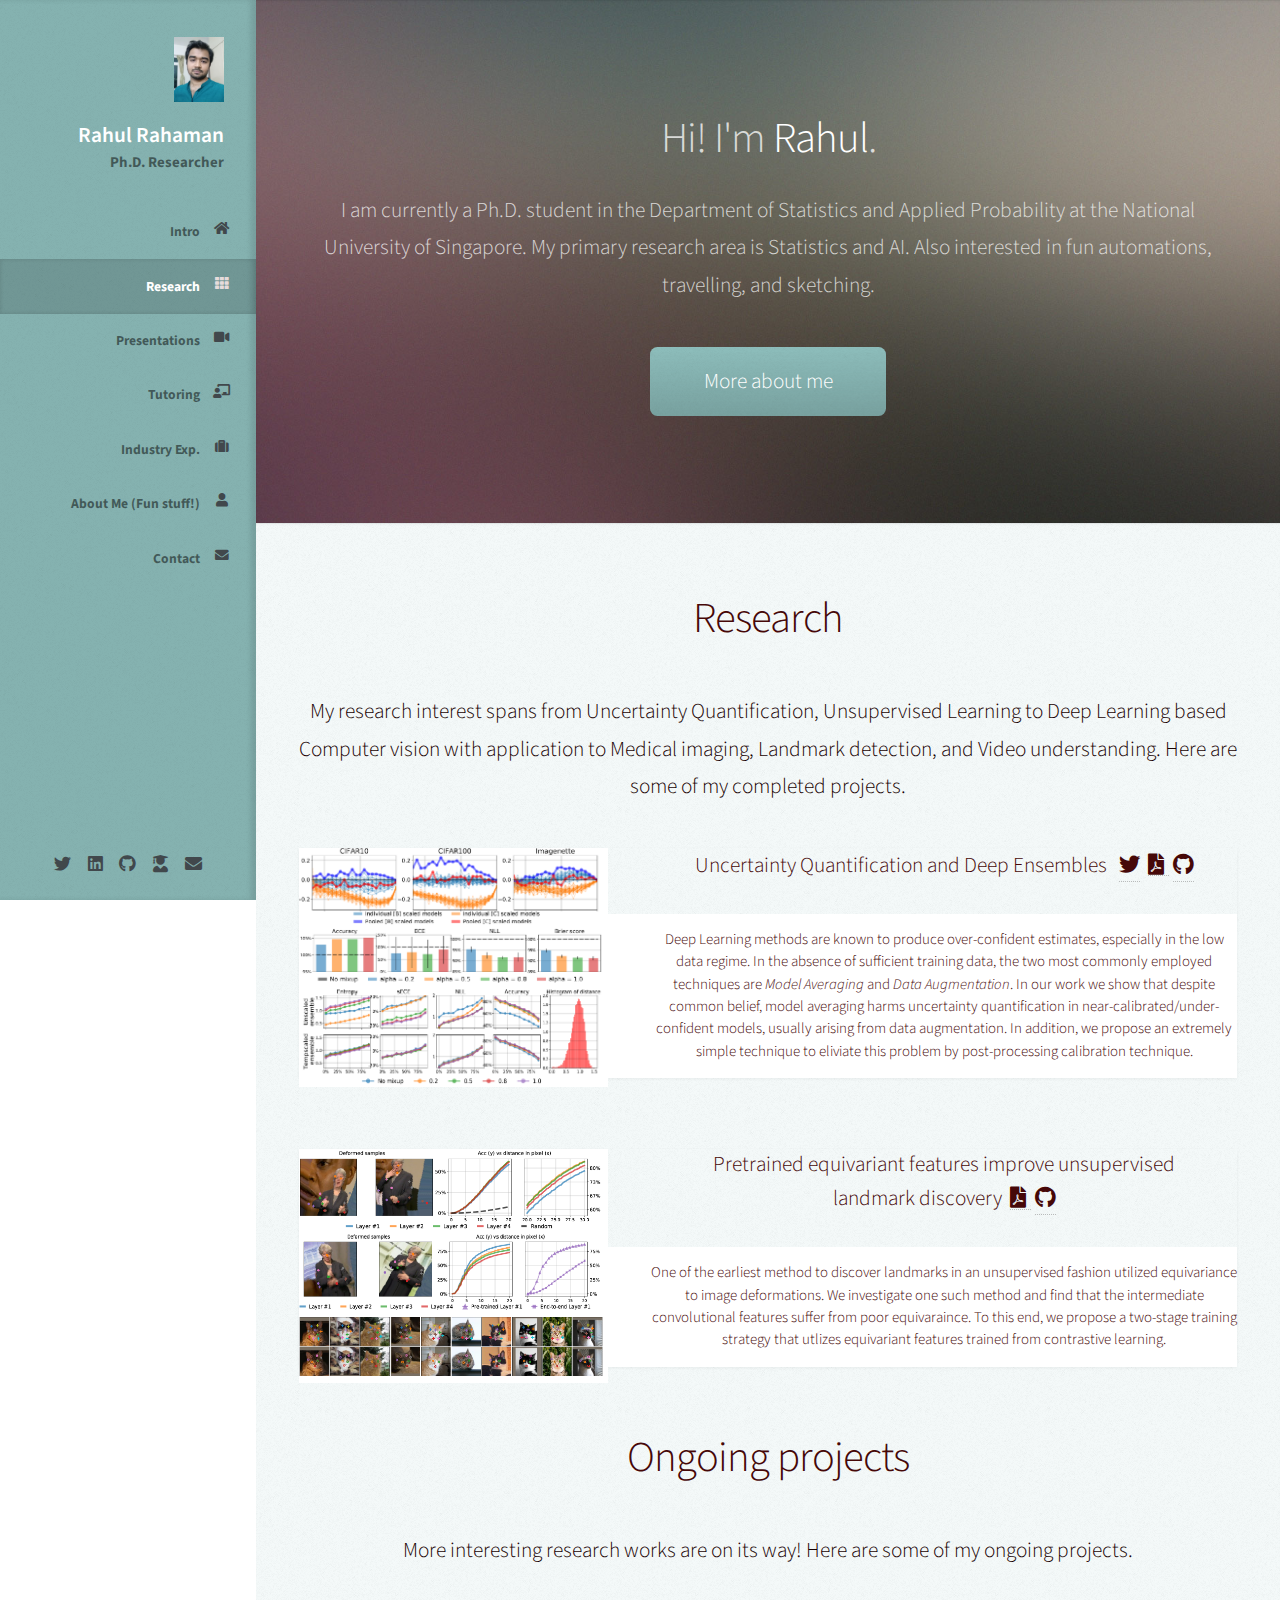
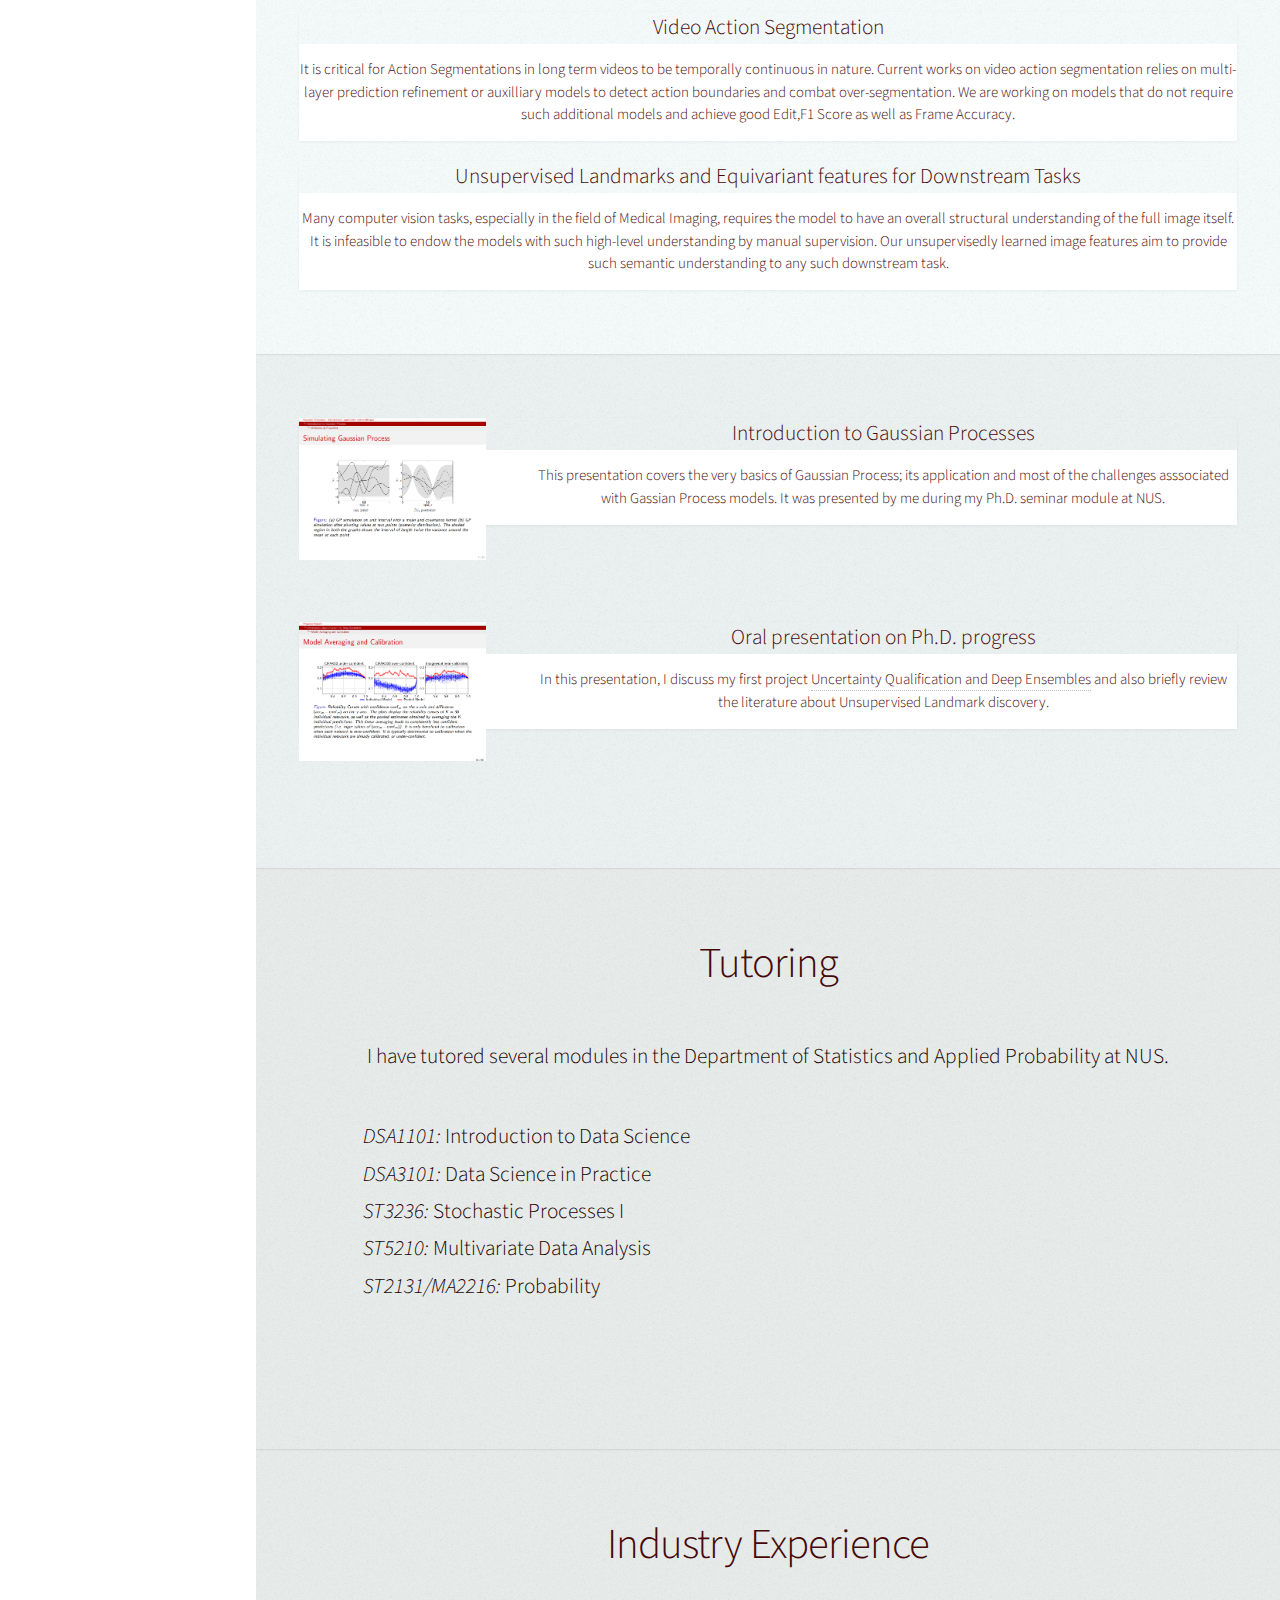
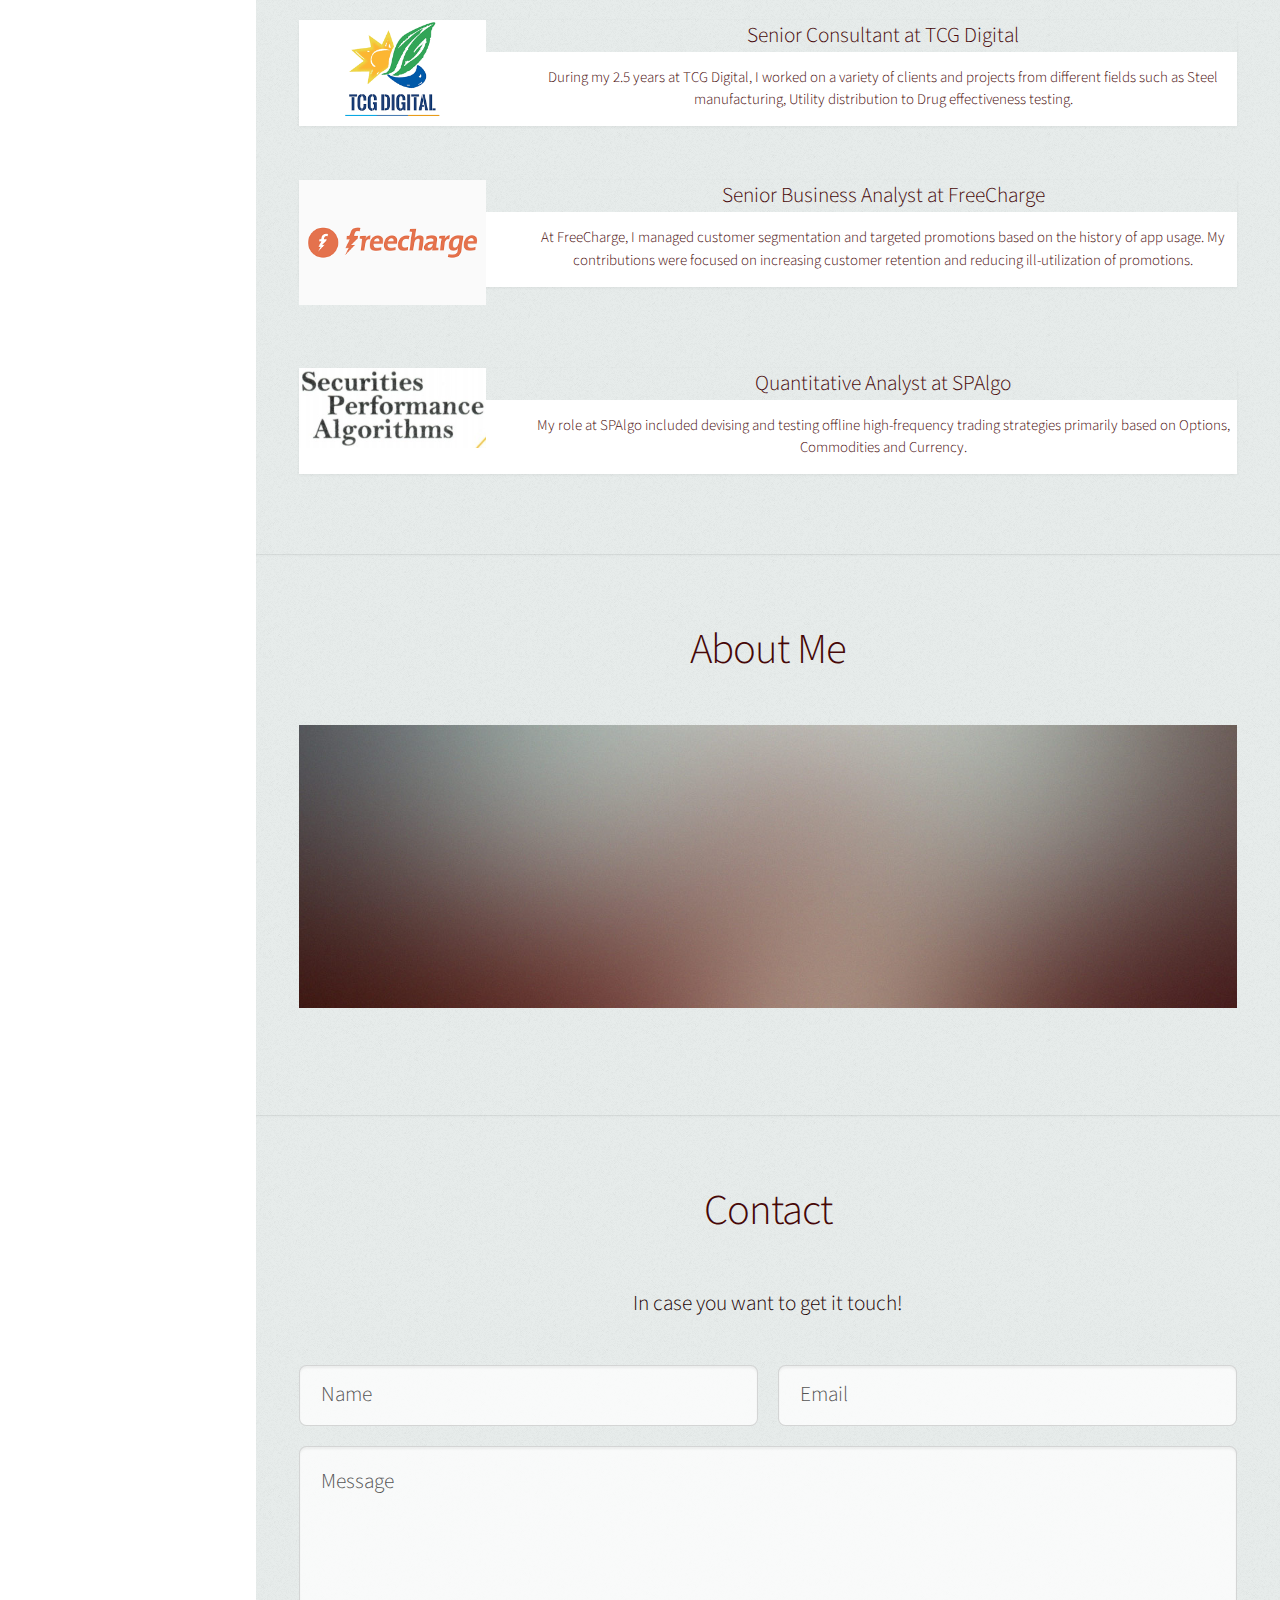
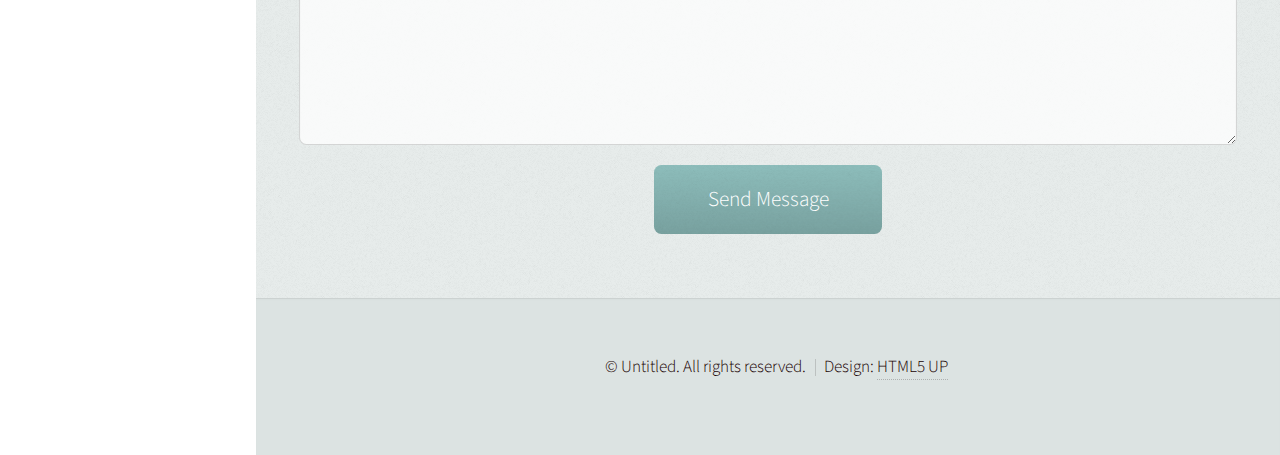
==== index.html @ bd205555 "some small changes" ====
<!DOCTYPE HTML>
<!--
	Prologue by HTML5 UP
	html5up.net | @ajlkn
	Free for personal and commercial use under the CCA 3.0 license (html5up.net/license)
-->
<html>
	<head>
		<title>Rahul Rahaman</title>
		<meta charset="utf-8" />
		<meta name="viewport" content="width=device-width, initial-scale=1, user-scalable=no" />
		<link rel="stylesheet" href="assets/css/main.css" />
	</head>
	<body class="is-preload">

		<!-- Header -->
			<div id="header">

				<div class="top">

					<!-- Logo -->
						<div id="logo">
							<span class="image avatar48"><img src="images/me_avatar.jpg" alt="" /></span>
							<h1 id="title">Rahul Rahaman</h1>
							<p>Ph.D. Researcher</p>
						</div>

					<!-- Nav -->
						<nav id="nav">
							<ul>
								<li><a href="#top" id="top-link"><span class="icon solid fa-home">Intro</span></a></li>
								<li><a href="#research" id="research-link"><span class="icon solid fa-th">Research</span></a></li>
								<li><a href="#presentation" id="portfolio-link"><span class="icon solid fa-video">Presentations</span></a></li>
								<li><a href="#tutoring" id="tutoring-link"><span class="icon solid fa-chalkboard-teacher">Tutoring</span></a></li>
								<li><a href="#workex" id="workex-link"><span class="icon solid fa-suitcase">Industry Exp.</span></a></li>
								<li><a href="#about" id="about-link"><span class="icon solid fa-user">About Me (Fun stuff!)</span></a></li>
								<li><a href="#contact" id="contact-link"><span class="icon solid fa-envelope">Contact</span></a></li>
							</ul>
						</nav>

				</div>

				<div class="bottom">

					<!-- Social Icons -->
						<ul class="icons">
							<li><a href="https://twitter.com/RahulRahaman_" class="icon brands fa-twitter"><span class="label">Twitter</span></a></li>
							<li><a href="https://www.linkedin.com/in/rahul-rahaman-8433b59a/" class="icon brands fa-linkedin"><span class="label">LinkedIn</span></a></li>
							<li><a href="https://github.com/rahulrahaman" class="icon brands fa-github"><span class="label">Github</span></a></li>
							<li><a href="https://scholar.google.com.sg/citations?user=TW2DK8cAAAAJ&hl=en" class="fas fa-user-graduate"><span class="label"> </span></a></li>
							<li><a href="mailto:rahul.rahaman@u.nus.edu" class="icon solid fa-envelope"><span class="label">Email</span></a></li>
						</ul>

				</div>

			</div>

		<!-- Main -->
			<div id="main">

				<!-- Intro -->
					<section id="top" class="one dark cover">
						<div class="container">

							<header>
								<h2 class="alt">Hi! I'm <strong>Rahul</strong>.</h2>
								<p>I am currently a Ph.D. student in the Department of Statistics and Applied
								Probability at the National University of Singapore. My primary research area is 
								Statistics and AI. Also interested in fun automations, travelling, and sketching.</p>
							</header>

							<footer>
								<a href="#research" class="button scrolly">More about me</a>
							</footer>

						</div>
					</section>

				<!-- Portfolio -->
					<section id="research" class="two">
						<div class="container">

							<header>
								<h2>Research</h2>
							</header>

							<p>My research interest spans from Uncertainty Quantification, Unsupervised Learning to Deep 
							Learning based Computer vision with application to Medical imaging, Landmark detection, and 
							Video understanding. Here are some of my completed projects.</p>

							<div class="row">
								<div id="project:UQDE" class="col-12 col-8-mobile">
									<article class="item">
										<a class="image left"><img src="images/Uncertainty_thumbnail.png" alt="" /></a>
										<h4><pre>Uncertainty Quantification and Deep Ensembles   <a href="https://twitter.com/alek_thiery/status/1285462192305827843" class="icon brands fa-twitter"><span class="label">Twitter</span></a>  <a href="https://arxiv.org/abs/2007.08792" class="fas fa-file-pdf"><span class="label"> </span></a> <a href="https://github.com/rahulrahaman" class="icon brands fa-github"><span class="label">Github</span></a>
										</pre></h4>
										<header>
											<h3>Deep Learning methods are known to produce over-confident estimates, especially in the low data regime. In the absence of sufficient training data, the two most commonly employed techniques are <i>Model Averaging</i> and <i>Data Augmentation</i>. In our work we show that despite common belief, model averaging harms uncertainty quantification in near-calibrated/under-confident models, usually arising from data augmentation. In addition, we propose an extremely simple technique to eliviate this problem by post-processing calibration technique.</h3>
										</header>
									</article>
								</div>
								<div id="project:Landmark" class="col-12 col-8-mobile">
									<article class="item">
										<a class="image left"><img src="images/Landmark_project_thumbnail.png" alt="" /></a>
										<h4>Pretrained equivariant features improve unsupervised 
										   <pre>landmark discovery  <a href="https://arxiv.org/abs/2104.02925" class="fas fa-file-pdf"><span class="label"> </span></a> <a href="https://github.com/rahulrahaman" class="icon brands fa-github"><span class="label">Github</span></a>
										</pre></h4>
										<header>
											<h3>One of the earliest method to discover landmarks in an unsupervised fashion utilized equivariance to image deformations. We investigate one such method and find that the intermediate convolutional features suffer from poor equivaraince. To this end, we propose a two-stage training strategy that utlizes equivariant features trained from contrastive learning.</h3>
										</header>
									</article>
								</div>
								
							</div>

							<header>
								<h2>Ongoing projects</h2>
							</header>

							<p>More interesting research works are on its way! Here are some of my ongoing projects. </p>

							<div class="row">
								<div class="col-12 col-8-mobile">
									<article class="item">
										<!--<a href="#" class="image left"><img src="images/pic02.jpg" alt="" /></a>-->
										<h4>Video Action Segmentation</h4>
										<header>
											<h3>It is critical for Action Segmentations in long term videos to be temporally continuous in nature. Current works on video action segmentation relies on multi-layer prediction refinement or auxilliary models to detect action boundaries and combat over-segmentation. We are working on models that do not require such additional models and achieve good Edit,F1 Score as well as Frame Accuracy.</h3>
										</header>
									</article>
								</div>
								
								<div class="col-12 col-8-mobile">
									<article class="item">
										<!--<a href="#" class="image left"><img src="images/pic02.jpg" alt="" /></a>-->
										<h4>Unsupervised Landmarks and Equivariant features for Downstream Tasks</h4>
										<header>
											<h3>Many computer vision tasks, especially in the field of Medical Imaging, requires the model to have
											an overall structural understanding of the full image itself. It is infeasible to endow the models with such high-level understanding by manual supervision. Our unsupervisedly learned image features aim to provide such semantic understanding to any such downstream task.</h3>
										</header>
									</article>
								</div>
								
							</div>

						</div>
					</section>
					
				<!-- Presentations -->
					<section id="presentation" class="three">
						<div class="container">
							<div class="row">
								<div class="col-12 col-8-mobile">
									<article class="item">
										<a href="shared/Gaussian process.pdf" class="image leftsmall"><img src="images/GP_presentation_thumbnail.PNG" alt="" /></a>
										<h4>Introduction to Gaussian Processes</h4>
										<header>
											<h3>This presentation covers the very basics of Gaussian Process; its application and most of the challenges asssociated with Gassian Process models. It was presented by me during my Ph.D. seminar module at NUS.</h3>
										</header>
									</article>
								</div>
								
								<div class="col-12 col-8-mobile">
									<article class="item">
										<a href="shared/Qualification exam.pdf" class="image leftsmall"><img src="images/Quals_presentation_thumbnail.PNG" alt="" /></a>
										<h4>Oral presentation on Ph.D. progress</h4>
										<header>
											<h3>In this presentation, I discuss my first project <a href="#project:UQDE">Uncertainty Qualification and Deep Ensembles</a> and also briefly review the literature about Unsupervised Landmark discovery.</h3>
										</header>
									</article>
								</div>
							</div>
						</div>
					</section>

					<!-- Tutoring -->
					<section id="tutoring" class="four">
						<div class="container">
							<header>
								<h2>Tutoring</h2>
							</header>

							<p>I have tutored several modules in the Department of Statistics and Applied Probability at NUS.</p>
							<pre ><p style="text-align:left;">		<i>DSA1101:</i> Introduction to Data Science
		<i>DSA3101:</i> Data Science in Practice
		<i>ST3236:</i> Stochastic Processes I
		<i>ST5210:</i> Multivariate Data Analysis
		<i>ST2131/MA2216:</i> Probability
							</p></pre>


						</div>
					</section>
					
					<!-- Workex -->
					<section id="workex" class="five">
						<div class="container">
							
							<header>
								<h2>Industry Experience</h2>
							</header>
							
							<div class="row">
								<div class="col-12 col-8-mobile">
									<article class="item">
										<a href="#" class="image leftsmall"><img src="images/tcg-digital.png" alt="" /></a>
										<h4><pre>Senior Consultant at TCG Digital</pre></h4>
										<header>
											<h3>During my 2.5 years at TCG Digital, I worked on a variety of clients and projects from different fields such as Steel manufacturing, Utility distribution to Drug effectiveness testing. </h3>
										</header>
									</article>
								</div>
								<div class="col-12 col-8-mobile">
									<article class="item">
										<a href="#" class="image leftsmall"><img src="images/freecharge.png" alt="" /></a>
										<h4><pre>Senior Business Analyst at FreeCharge</pre></h4>
										<header>
											<h3>At FreeCharge, I managed customer segmentation and targeted promotions based on the history of
											app usage. My contributions were focused on increasing customer retention and reducing ill-utilization
											of promotions.</h3>
										</header>
									</article>
								</div>
								
								<div class="col-12 col-8-mobile">
									<article class="item">
										<a href="#" class="image leftsmall"><img src="images/spalgo.jpeg" alt="" /></a>
										<h4><pre>Quantitative Analyst at SPAlgo</pre></h4>
										<header>
											<h3>My role at SPAlgo included devising and testing offline high-frequency trading strategies primarily based on Options, Commodities and Currency.</h3>
										</header>
									</article>
								</div>
								
							</div>

						</div>
					</section>
					
				<!-- About Me -->
					<section id="about" class="six">
						<div class="container">

							<header>
								<h2>About Me</h2>
							</header>

							<a href="#" class="image featured"><img src="images/pic08.jpg" alt="" /></a>

							<!-- <p>Blah Blah Blah!</p> -->

						</div>
					</section>

				<!-- Contact -->
					<section id="contact" class="seven">
						<div class="container">

							<header>
								<h2>Contact</h2>
							</header>

							<p>In case you want to get it touch!</p>

							<form method="post" action="#">
								<div class="row">
									<div class="col-6 col-12-mobile"><input type="text" name="name" placeholder="Name" /></div>
									<div class="col-6 col-12-mobile"><input type="text" name="email" placeholder="Email" /></div>
									<div class="col-12">
										<textarea name="message" placeholder="Message"></textarea>
									</div>
									<div class="col-12">
										<input type="submit" value="Send Message" />
									</div>
								</div>
							</form>

						</div>
					</section>

			</div>

		<!-- Footer -->
			<div id="footer">

				<!-- Copyright -->
					<ul class="copyright">
						<li>&copy; Untitled. All rights reserved.</li><li>Design: <a href="http://html5up.net">HTML5 UP</a></li>
					</ul>

			</div>

		<!-- Scripts -->
			<script src="assets/js/jquery.min.js"></script>
			<script src="assets/js/jquery.scrolly.min.js"></script>
			<script src="assets/js/jquery.scrollex.min.js"></script>
			<script src="assets/js/browser.min.js"></script>
			<script src="assets/js/breakpoints.min.js"></script>
			<script src="assets/js/util.js"></script>
			<script src="assets/js/main.js"></script>

	</body>
</html>
---- assets/css/main.css ----
@import url("fontawesome-all.min.css");
@import url("https://fonts.googleapis.com/css?family=Source+Sans+Pro:300,300italic,400,600");

/*
	Prologue by HTML5 UP
	html5up.net | @ajlkn
	Free for personal and commercial use under the CCA 3.0 license (html5up.net/license)
*/

html, body, div, span, applet, object,
iframe, h1, h2, h3, h4, h5, h6, p, blockquote,
pre, a, abbr, acronym, address, big, cite,
code, del, dfn, em, img, ins, kbd, q, s, samp,
small, strike, strong, sub, sup, tt, var, b,
u, i, center, dl, dt, dd, ol, ul, li, fieldset,
form, label, legend, table, caption, tbody,
tfoot, thead, tr, th, td, article, aside,
canvas, details, embed, figure, figcaption,
footer, header, hgroup, menu, nav, output, ruby,
section, summary, time, mark, audio, video {
	margin: 0;
	padding: 0;
	border: 0;
	font-size: 100%;
	font: inherit;
	vertical-align: baseline;}

article, aside, details, figcaption, figure,
footer, header, hgroup, menu, nav, section {
	display: block;}

body {
	line-height: 1;
}

ol, ul {
	list-style: none;
}

blockquote, q {
	quotes: none;
}

	blockquote:before, blockquote:after, q:before, q:after {
		content: '';
		content: none;
	}

table {
	border-collapse: collapse;
	border-spacing: 0;
}

body {
	-webkit-text-size-adjust: none;
}

mark {
	background-color: transparent;
	color: inherit;
}

input::-moz-focus-inner {
	border: 0;
	padding: 0;
}

input, select, textarea {
	-moz-appearance: none;
	-webkit-appearance: none;
	-ms-appearance: none;
	appearance: none;
}

/* Basic */

	html {
		box-sizing: border-box;
	}

	*, *:before, *:after {
		box-sizing: inherit;
	}

	body {
		background: #fff;
		font-family: 'Source Sans Pro', sans-serif;
		font-size: 19pt;
		font-weight: 300;
		line-height: 1.75em;
		color: #190101;
	}

		body.is-preload *, body.is-preload *:before, body.is-preload *:after {
			-moz-animation: none !important;
			-webkit-animation: none !important;
			-ms-animation: none !important;
			animation: none !important;
			-moz-transition: none !important;
			-webkit-transition: none !important;
			-ms-transition: none !important;
			transition: none !important;
		}

	input, textarea, select {
		font-family: 'Source Sans Pro', sans-serif;
		font-size: 19pt;
		font-weight: 300;
		line-height: 1.75em;
		color: #888;
	}

	h1, h2, h3, h4, h5, h6 {
		font-weight: 300;
		color: #460808;
		line-height: 1.5em;
	}

	h1 a, h2 a, h3 a, h4 a, h5 a, h6 a {
		color: inherit;
		text-decoration: none;
	}

		h1 a strong, h2 a strong, h3 a strong, h4 a strong, h5 a strong, h6 a strong {
			color: #333;
		}

	h2 {
		font-size: 2em;
		letter-spacing: -1px;
	}

		h2.alt {
			color: #888;
		}

			h2.alt strong {
				color: #666;
			}

	h3 {
		font-size: 1.5em;
	}

	header {
		margin: 0 0 2em 0;
	}

		header > p {
			margin: 1em 0 0 0;
		}

	footer {
		margin: 2em 0 0 0;
	}

	strong, b {
		font-weight: 300;
		color: #666;
	}

	em, i {
		font-style: italic;
	}

	a {
		text-decoration: none;
		color: inherit;
		border-bottom: dotted 1px rgba(128, 128, 128, 0.5);
		-moz-transition: color 0.35s ease-in-out, border-bottom-color 0.35s ease-in-out;
		-webkit-transition: color 0.35s ease-in-out, border-bottom-color 0.35s ease-in-out;
		-ms-transition: color 0.35s ease-in-out, border-bottom-color 0.35s ease-in-out;
		transition: color 0.35s ease-in-out, border-bottom-color 0.35s ease-in-out;
		outline: 0;
	}

		a:hover {
			color: #E27689;
			border-bottom-color: rgba(255, 255, 255, 0);
		}

	sub {
		position: left;
		top: 0.5em;
		font-size: 0.8em;
	}
	
	sup {
		position: relative;
		top: -0.5em;
		font-size: 0.8em;
	}

	hr {
		border: 0;
		border-top: solid 1px #ddd;
	}

	blockquote {
		border-left: solid 0.5em #ddd;
		padding: 1em 0 1em 2em;
		font-style: italic;
	}

	p, ul, ol, dl, table {
		margin-bottom: 2em;
	}

	br.clear {
		clear: both;
	}

/* Container */

	.container {
		margin: 0 auto;
		max-width: 100%;
		width: 1400px;
	}

		@media screen and (min-width: 961px) and (max-width: 1880px) {

			.container {
				width: 1200px;
			}

		}

		@media screen and (min-width: 961px) and (max-width: 1620px) {

			.container {
				width: 960px;
			}

		}

		@media screen and (min-width: 961px) and (max-width: 1320px) {

			.container {
				width: 100%;
			}

		}

		@media screen and (max-width: 960px) {

			.container {
				width: 100%;
			}

		}

		@media screen and (max-width: 736px) {

			.container {
				width: 100%;
			}

		}

/* Row */

	.row {
		display: grid;
		flex-wrap: wrap;
		box-sizing: border-box;
		align-items: stretch;
	}

		.row > * {
			box-sizing: border-box;
		}

		.row.gtr-uniform > * > :last-child {
			margin-bottom: 0;
		}

		.row.aln-left {
			justify-content: flex-start;
		}

		.row.aln-center {
			justify-content: center;
		}

		.row.aln-right {
			justify-content: flex-end;
		}

		.row.aln-top {
			align-items: flex-start;
		}

		.row.aln-middle {
			align-items: center;
		}

		.row.aln-bottom {
			align-items: flex-end;
		}

		.row > .imp {
			order: -1;
		}

		.row > .col-1 {
			width: 8.33333%;
		}

		.row > .off-1 {
			margin-left: 8.33333%;
		}

		.row > .col-2 {
			width: 16.66667%;
		}

		.row > .off-2 {
			margin-left: 16.66667%;
		}

		.row > .col-3 {
			width: 25%;
		}

		.row > .off-3 {
			margin-left: 25%;
		}

		.row > .col-4 {
			width: 33.33333%;
		}

		.row > .off-4 {
			margin-left: 33.33333%;
		}

		.row > .col-5 {
			width: 41.66667%;
		}

		.row > .off-5 {
			margin-left: 41.66667%;
		}

		.row > .col-6 {
			width: 50%;
		}

		.row > .off-6 {
			margin-left: 50%;
		}

		.row > .col-7 {
			width: 58.33333%;
		}

		.row > .off-7 {
			margin-left: 58.33333%;
		}

		.row > .col-8 {
			width: 66.66667%;
		}

		.row > .off-8 {
			margin-left: 66.66667%;
		}

		.row > .col-9 {
			width: 75%;
		}

		.row > .off-9 {
			margin-left: 75%;
		}

		.row > .col-10 {
			width: 83.33333%;
		}

		.row > .off-10 {
			margin-left: 83.33333%;
		}

		.row > .col-11 {
			width: 91.66667%;
		}

		.row > .off-11 {
			margin-left: 91.66667%;
		}

		.row > .col-12 {
			width: 100%;
		}

		.row > .off-12 {
			margin-left: 100%;
		}

		.row.gtr-0 {
			margin-top: 0px;
			margin-left: 0px;
		}

			.row.gtr-0 > * {
				padding: 0px 0 0 0px;
			}

			.row.gtr-0.gtr-uniform {
				margin-top: 0px;
			}

				.row.gtr-0.gtr-uniform > * {
					padding-top: 0px;
				}

		.row.gtr-25 {
			margin-top: -10px;
			margin-left: -10px;
		}

			.row.gtr-25 > * {
				padding: 10px 0 0 10px;
			}

			.row.gtr-25.gtr-uniform {
				margin-top: -10px;
			}

				.row.gtr-25.gtr-uniform > * {
					padding-top: 10px;
				}

		.row.gtr-50 {
			margin-top: -20px;
			margin-left: -20px;
		}

			.row.gtr-50 > * {
				padding: 20px 0 0 20px;
			}

			.row.gtr-50.gtr-uniform {
				margin-top: -20px;
			}

				.row.gtr-50.gtr-uniform > * {
					padding-top: 20px;
				}

		.row {
			margin-top: -40px;
			margin-left: -40px;
		}

			.row > * {
				padding: 40px 0 0 40px;
			}

			.row.gtr-uniform {
				margin-top: -40px;
			}

				.row.gtr-uniform > * {
					padding-top: 40px;
				}

		.row.gtr-150 {
			margin-top: -60px;
			margin-left: -60px;
		}

			.row.gtr-150 > * {
				padding: 60px 0 0 60px;
			}

			.row.gtr-150.gtr-uniform {
				margin-top: -60px;
			}

				.row.gtr-150.gtr-uniform > * {
					padding-top: 60px;
				}

		.row.gtr-200 {
			margin-top: -80px;
			margin-left: -80px;
		}

			.row.gtr-200 > * {
				padding: 80px 0 0 80px;
			}

			.row.gtr-200.gtr-uniform {
				margin-top: -80px;
			}

				.row.gtr-200.gtr-uniform > * {
					padding-top: 80px;
				}

		@media screen and (min-width: 961px) and (max-width: 1880px) {

			.row {
				display: flex;
				flex-wrap: wrap;
				box-sizing: border-box;
				align-items: stretch;
			}

				.row > * {
					box-sizing: border-box;
				}

				.row.gtr-uniform > * > :last-child {
					margin-bottom: 0;
				}

				.row.aln-left {
					justify-content: flex-start;
				}

				.row.aln-center {
					justify-content: center;
				}

				.row.aln-right {
					justify-content: flex-end;
				}

				.row.aln-top {
					align-items: flex-start;
				}

				.row.aln-middle {
					align-items: center;
				}

				.row.aln-bottom {
					align-items: flex-end;
				}

				.row > .imp-wide {
					order: -1;
				}

				.row > .col-1-wide {
					width: 8.33333%;
				}

				.row > .off-1-wide {
					margin-left: 8.33333%;
				}

				.row > .col-2-wide {
					width: 16.66667%;
				}

				.row > .off-2-wide {
					margin-left: 16.66667%;
				}

				.row > .col-3-wide {
					width: 25%;
				}

				.row > .off-3-wide {
					margin-left: 25%;
				}

				.row > .col-4-wide {
					width: 33.33333%;
				}

				.row > .off-4-wide {
					margin-left: 33.33333%;
				}

				.row > .col-5-wide {
					width: 41.66667%;
				}

				.row > .off-5-wide {
					margin-left: 41.66667%;
				}

				.row > .col-6-wide {
					width: 50%;
				}

				.row > .off-6-wide {
					margin-left: 50%;
				}

				.row > .col-7-wide {
					width: 58.33333%;
				}

				.row > .off-7-wide {
					margin-left: 58.33333%;
				}

				.row > .col-8-wide {
					width: 66.66667%;
				}

				.row > .off-8-wide {
					margin-left: 66.66667%;
				}

				.row > .col-9-wide {
					width: 75%;
				}

				.row > .off-9-wide {
					margin-left: 75%;
				}

				.row > .col-10-wide {
					width: 83.33333%;
				}

				.row > .off-10-wide {
					margin-left: 83.33333%;
				}

				.row > .col-11-wide {
					width: 91.66667%;
				}

				.row > .off-11-wide {
					margin-left: 91.66667%;
				}

				.row > .col-12-wide {
					width: 100%;
				}

				.row > .off-12-wide {
					margin-left: 100%;
				}

				.row.gtr-0 {
					margin-top: 0px;
					margin-left: 0px;
				}

					.row.gtr-0 > * {
						padding: 0px 0 0 0px;
					}

					.row.gtr-0.gtr-uniform {
						margin-top: 0px;
					}

						.row.gtr-0.gtr-uniform > * {
							padding-top: 0px;
						}

				.row.gtr-25 {
					margin-top: -10px;
					margin-left: -10px;
				}

					.row.gtr-25 > * {
						padding: 10px 0 0 10px;
					}

					.row.gtr-25.gtr-uniform {
						margin-top: -10px;
					}

						.row.gtr-25.gtr-uniform > * {
							padding-top: 10px;
						}

				.row.gtr-50 {
					margin-top: -20px;
					margin-left: -20px;
				}

					.row.gtr-50 > * {
						padding: 20px 0 0 20px;
					}

					.row.gtr-50.gtr-uniform {
						margin-top: -20px;
					}

						.row.gtr-50.gtr-uniform > * {
							padding-top: 20px;
						}

				.row {
					margin-top: -40px;
					margin-left: -40px;
				}

					.row > * {
						padding: 40px 0 0 40px;
					}

					.row.gtr-uniform {
						margin-top: -40px;
					}

						.row.gtr-uniform > * {
							padding-top: 40px;
						}

				.row.gtr-150 {
					margin-top: -60px;
					margin-left: -60px;
				}

					.row.gtr-150 > * {
						padding: 60px 0 0 60px;
					}

					.row.gtr-150.gtr-uniform {
						margin-top: -60px;
					}

						.row.gtr-150.gtr-uniform > * {
							padding-top: 60px;
						}

				.row.gtr-200 {
					margin-top: -80px;
					margin-left: -80px;
				}

					.row.gtr-200 > * {
						padding: 80px 0 0 80px;
					}

					.row.gtr-200.gtr-uniform {
						margin-top: -80px;
					}

						.row.gtr-200.gtr-uniform > * {
							padding-top: 80px;
						}

		}

		@media screen and (min-width: 961px) and (max-width: 1620px) {

			.row {
				display: flex;
				flex-wrap: wrap;
				box-sizing: border-box;
				align-items: stretch;
			}

				.row > * {
					box-sizing: border-box;
				}

				.row.gtr-uniform > * > :last-child {
					margin-bottom: 0;
				}

				.row.aln-left {
					justify-content: flex-start;
				}

				.row.aln-center {
					justify-content: center;
				}

				.row.aln-right {
					justify-content: flex-end;
				}

				.row.aln-top {
					align-items: flex-start;
				}

				.row.aln-middle {
					align-items: center;
				}

				.row.aln-bottom {
					align-items: flex-end;
				}

				.row > .imp-normal {
					order: -1;
				}

				.row > .col-1-normal {
					width: 8.33333%;
				}

				.row > .off-1-normal {
					margin-left: 8.33333%;
				}

				.row > .col-2-normal {
					width: 16.66667%;
				}

				.row > .off-2-normal {
					margin-left: 16.66667%;
				}

				.row > .col-3-normal {
					width: 25%;
				}

				.row > .off-3-normal {
					margin-left: 25%;
				}

				.row > .col-4-normal {
					width: 33.33333%;
				}

				.row > .off-4-normal {
					margin-left: 33.33333%;
				}

				.row > .col-5-normal {
					width: 41.66667%;
				}

				.row > .off-5-normal {
					margin-left: 41.66667%;
				}

				.row > .col-6-normal {
					width: 50%;
				}

				.row > .off-6-normal {
					margin-left: 50%;
				}

				.row > .col-7-normal {
					width: 58.33333%;
				}

				.row > .off-7-normal {
					margin-left: 58.33333%;
				}

				.row > .col-8-normal {
					width: 66.66667%;
				}

				.row > .off-8-normal {
					margin-left: 66.66667%;
				}

				.row > .col-9-normal {
					width: 75%;
				}

				.row > .off-9-normal {
					margin-left: 75%;
				}

				.row > .col-10-normal {
					width: 83.33333%;
				}

				.row > .off-10-normal {
					margin-left: 83.33333%;
				}

				.row > .col-11-normal {
					width: 91.66667%;
				}

				.row > .off-11-normal {
					margin-left: 91.66667%;
				}

				.row > .col-12-normal {
					width: 100%;
				}

				.row > .off-12-normal {
					margin-left: 100%;
				}

				.row.gtr-0 {
					margin-top: 0px;
					margin-left: 0px;
				}

					.row.gtr-0 > * {
						padding: 0px 0 0 0px;
					}

					.row.gtr-0.gtr-uniform {
						margin-top: 0px;
					}

						.row.gtr-0.gtr-uniform > * {
							padding-top: 0px;
						}

				.row.gtr-25 {
					margin-top: -10px;
					margin-left: -10px;
				}

					.row.gtr-25 > * {
						padding: 10px 0 0 10px;
					}

					.row.gtr-25.gtr-uniform {
						margin-top: -10px;
					}

						.row.gtr-25.gtr-uniform > * {
							padding-top: 10px;
						}

				.row.gtr-50 {
					margin-top: -20px;
					margin-left: -20px;
				}

					.row.gtr-50 > * {
						padding: 20px 0 0 20px;
					}

					.row.gtr-50.gtr-uniform {
						margin-top: -20px;
					}

						.row.gtr-50.gtr-uniform > * {
							padding-top: 20px;
						}

				.row {
					margin-top: -40px;
					margin-left: -40px;
				}

					.row > * {
						padding: 40px 0 0 40px;
					}

					.row.gtr-uniform {
						margin-top: -40px;
					}

						.row.gtr-uniform > * {
							padding-top: 40px;
						}

				.row.gtr-150 {
					margin-top: -60px;
					margin-left: -60px;
				}

					.row.gtr-150 > * {
						padding: 60px 0 0 60px;
					}

					.row.gtr-150.gtr-uniform {
						margin-top: -60px;
					}

						.row.gtr-150.gtr-uniform > * {
							padding-top: 60px;
						}

				.row.gtr-200 {
					margin-top: -80px;
					margin-left: -80px;
				}

					.row.gtr-200 > * {
						padding: 80px 0 0 80px;
					}

					.row.gtr-200.gtr-uniform {
						margin-top: -80px;
					}

						.row.gtr-200.gtr-uniform > * {
							padding-top: 80px;
						}

		}

		@media screen and (min-width: 961px) and (max-width: 1320px) {

			.row {
				display: flex;
				flex-wrap: wrap;
				box-sizing: border-box;
				align-items: stretch;
			}

				.row > * {
					box-sizing: border-box;
				}

				.row.gtr-uniform > * > :last-child {
					margin-bottom: 0;
				}

				.row.aln-left {
					justify-content: flex-start;
				}

				.row.aln-center {
					justify-content: center;
				}

				.row.aln-right {
					justify-content: flex-end;
				}

				.row.aln-top {
					align-items: flex-start;
				}

				.row.aln-middle {
					align-items: center;
				}

				.row.aln-bottom {
					align-items: flex-end;
				}

				.row > .imp-narrow {
					order: -1;
				}

				.row > .col-1-narrow {
					width: 8.33333%;
				}

				.row > .off-1-narrow {
					margin-left: 8.33333%;
				}

				.row > .col-2-narrow {
					width: 16.66667%;
				}

				.row > .off-2-narrow {
					margin-left: 16.66667%;
				}

				.row > .col-3-narrow {
					width: 25%;
				}

				.row > .off-3-narrow {
					margin-left: 25%;
				}

				.row > .col-4-narrow {
					width: 33.33333%;
				}

				.row > .off-4-narrow {
					margin-left: 33.33333%;
				}

				.row > .col-5-narrow {
					width: 41.66667%;
				}

				.row > .off-5-narrow {
					margin-left: 41.66667%;
				}

				.row > .col-6-narrow {
					width: 50%;
				}

				.row > .off-6-narrow {
					margin-left: 50%;
				}

				.row > .col-7-narrow {
					width: 58.33333%;
				}

				.row > .off-7-narrow {
					margin-left: 58.33333%;
				}

				.row > .col-8-narrow {
					width: 66.66667%;
				}

				.row > .off-8-narrow {
					margin-left: 66.66667%;
				}

				.row > .col-9-narrow {
					width: 75%;
				}

				.row > .off-9-narrow {
					margin-left: 75%;
				}

				.row > .col-10-narrow {
					width: 83.33333%;
				}

				.row > .off-10-narrow {
					margin-left: 83.33333%;
				}

				.row > .col-11-narrow {
					width: 91.66667%;
				}

				.row > .off-11-narrow {
					margin-left: 91.66667%;
				}

				.row > .col-12-narrow {
					width: 100%;
				}

				.row > .off-12-narrow {
					margin-left: 100%;
				}

				.row.gtr-0 {
					margin-top: 0px;
					margin-left: 0px;
				}

					.row.gtr-0 > * {
						padding: 0px 0 0 0px;
					}

					.row.gtr-0.gtr-uniform {
						margin-top: 0px;
					}

						.row.gtr-0.gtr-uniform > * {
							padding-top: 0px;
						}

				.row.gtr-25 {
					margin-top: -5px;
					margin-left: -5px;
				}

					.row.gtr-25 > * {
						padding: 5px 0 0 5px;
					}

					.row.gtr-25.gtr-uniform {
						margin-top: -5px;
					}

						.row.gtr-25.gtr-uniform > * {
							padding-top: 5px;
						}

				.row.gtr-50 {
					margin-top: -10px;
					margin-left: -10px;
				}

					.row.gtr-50 > * {
						padding: 10px 0 0 10px;
					}

					.row.gtr-50.gtr-uniform {
						margin-top: -10px;
					}

						.row.gtr-50.gtr-uniform > * {
							padding-top: 10px;
						}

				.row {
					margin-top: -20px;
					margin-left: -20px;
				}

					.row > * {
						padding: 20px 0 0 20px;
					}

					.row.gtr-uniform {
						margin-top: -20px;
					}

						.row.gtr-uniform > * {
							padding-top: 20px;
						}

				.row.gtr-150 {
					margin-top: -30px;
					margin-left: -30px;
				}

					.row.gtr-150 > * {
						padding: 30px 0 0 30px;
					}

					.row.gtr-150.gtr-uniform {
						margin-top: -30px;
					}

						.row.gtr-150.gtr-uniform > * {
							padding-top: 30px;
						}

				.row.gtr-200 {
					margin-top: -40px;
					margin-left: -40px;
				}

					.row.gtr-200 > * {
						padding: 40px 0 0 40px;
					}

					.row.gtr-200.gtr-uniform {
						margin-top: -40px;
					}

						.row.gtr-200.gtr-uniform > * {
							padding-top: 40px;
						}

		}

		@media screen and (max-width: 960px) {

			.row {
				display: flex;
				flex-wrap: wrap;
				box-sizing: border-box;
				align-items: stretch;
			}

				.row > * {
					box-sizing: border-box;
				}

				.row.gtr-uniform > * > :last-child {
					margin-bottom: 0;
				}

				.row.aln-left {
					justify-content: flex-start;
				}

				.row.aln-center {
					justify-content: center;
				}

				.row.aln-right {
					justify-content: flex-end;
				}

				.row.aln-top {
					align-items: flex-start;
				}

				.row.aln-middle {
					align-items: center;
				}

				.row.aln-bottom {
					align-items: flex-end;
				}

				.row > .imp-narrower {
					order: -1;
				}

				.row > .col-1-narrower {
					width: 8.33333%;
				}

				.row > .off-1-narrower {
					margin-left: 8.33333%;
				}

				.row > .col-2-narrower {
					width: 16.66667%;
				}

				.row > .off-2-narrower {
					margin-left: 16.66667%;
				}

				.row > .col-3-narrower {
					width: 25%;
				}

				.row > .off-3-narrower {
					margin-left: 25%;
				}

				.row > .col-4-narrower {
					width: 33.33333%;
				}

				.row > .off-4-narrower {
					margin-left: 33.33333%;
				}

				.row > .col-5-narrower {
					width: 41.66667%;
				}

				.row > .off-5-narrower {
					margin-left: 41.66667%;
				}

				.row > .col-6-narrower {
					width: 50%;
				}

				.row > .off-6-narrower {
					margin-left: 50%;
				}

				.row > .col-7-narrower {
					width: 58.33333%;
				}

				.row > .off-7-narrower {
					margin-left: 58.33333%;
				}

				.row > .col-8-narrower {
					width: 66.66667%;
				}

				.row > .off-8-narrower {
					margin-left: 66.66667%;
				}

				.row > .col-9-narrower {
					width: 75%;
				}

				.row > .off-9-narrower {
					margin-left: 75%;
				}

				.row > .col-10-narrower {
					width: 83.33333%;
				}

				.row > .off-10-narrower {
					margin-left: 83.33333%;
				}

				.row > .col-11-narrower {
					width: 91.66667%;
				}

				.row > .off-11-narrower {
					margin-left: 91.66667%;
				}

				.row > .col-12-narrower {
					width: 100%;
				}

				.row > .off-12-narrower {
					margin-left: 100%;
				}

				.row.gtr-0 {
					margin-top: 0px;
					margin-left: 0px;
				}

					.row.gtr-0 > * {
						padding: 0px 0 0 0px;
					}

					.row.gtr-0.gtr-uniform {
						margin-top: 0px;
					}

						.row.gtr-0.gtr-uniform > * {
							padding-top: 0px;
						}

				.row.gtr-25 {
					margin-top: -5px;
					margin-left: -5px;
				}

					.row.gtr-25 > * {
						padding: 5px 0 0 5px;
					}

					.row.gtr-25.gtr-uniform {
						margin-top: -5px;
					}

						.row.gtr-25.gtr-uniform > * {
							padding-top: 5px;
						}

				.row.gtr-50 {
					margin-top: -10px;
					margin-left: -10px;
				}

					.row.gtr-50 > * {
						padding: 10px 0 0 10px;
					}

					.row.gtr-50.gtr-uniform {
						margin-top: -10px;
					}

						.row.gtr-50.gtr-uniform > * {
							padding-top: 10px;
						}

				.row {
					margin-top: -20px;
					margin-left: -20px;
				}

					.row > * {
						padding: 20px 0 0 20px;
					}

					.row.gtr-uniform {
						margin-top: -20px;
					}

						.row.gtr-uniform > * {
							padding-top: 20px;
						}

				.row.gtr-150 {
					margin-top: -30px;
					margin-left: -30px;
				}

					.row.gtr-150 > * {
						padding: 30px 0 0 30px;
					}

					.row.gtr-150.gtr-uniform {
						margin-top: -30px;
					}

						.row.gtr-150.gtr-uniform > * {
							padding-top: 30px;
						}

				.row.gtr-200 {
					margin-top: -40px;
					margin-left: -40px;
				}

					.row.gtr-200 > * {
						padding: 40px 0 0 40px;
					}

					.row.gtr-200.gtr-uniform {
						margin-top: -40px;
					}

						.row.gtr-200.gtr-uniform > * {
							padding-top: 40px;
						}

		}

		@media screen and (max-width: 736px) {

			.row {
				display: flex;
				flex-wrap: wrap;
				box-sizing: border-box;
				align-items: stretch;
			}

				.row > * {
					box-sizing: border-box;
				}

				.row.gtr-uniform > * > :last-child {
					margin-bottom: 0;
				}

				.row.aln-left {
					justify-content: flex-start;
				}

				.row.aln-center {
					justify-content: center;
				}

				.row.aln-right {
					justify-content: flex-end;
				}

				.row.aln-top {
					align-items: flex-start;
				}

				.row.aln-middle {
					align-items: center;
				}

				.row.aln-bottom {
					align-items: flex-end;
				}

				.row > .imp-mobile {
					order: -1;
				}

				.row > .col-1-mobile {
					width: 8.33333%;
				}

				.row > .off-1-mobile {
					margin-left: 8.33333%;
				}

				.row > .col-2-mobile {
					width: 16.66667%;
				}

				.row > .off-2-mobile {
					margin-left: 16.66667%;
				}

				.row > .col-3-mobile {
					width: 25%;
				}

				.row > .off-3-mobile {
					margin-left: 25%;
				}

				.row > .col-4-mobile {
					width: 33.33333%;
				}

				.row > .off-4-mobile {
					margin-left: 33.33333%;
				}

				.row > .col-5-mobile {
					width: 41.66667%;
				}

				.row > .off-5-mobile {
					margin-left: 41.66667%;
				}

				.row > .col-6-mobile {
					width: 50%;
				}

				.row > .off-6-mobile {
					margin-left: 50%;
				}

				.row > .col-7-mobile {
					width: 58.33333%;
				}

				.row > .off-7-mobile {
					margin-left: 58.33333%;
				}

				.row > .col-8-mobile {
					width: 66.66667%;
				}

				.row > .off-8-mobile {
					margin-left: 66.66667%;
				}

				.row > .col-9-mobile {
					width: 75%;
				}

				.row > .off-9-mobile {
					margin-left: 75%;
				}

				.row > .col-10-mobile {
					width: 83.33333%;
				}

				.row > .off-10-mobile {
					margin-left: 83.33333%;
				}

				.row > .col-11-mobile {
					width: 91.66667%;
				}

				.row > .off-11-mobile {
					margin-left: 91.66667%;
				}

				.row > .col-12-mobile {
					width: 100%;
				}

				.row > .off-12-mobile {
					margin-left: 100%;
				}

				.row.gtr-0 {
					margin-top: 0px;
					margin-left: 0px;
				}

					.row.gtr-0 > * {
						padding: 0px 0 0 0px;
					}

					.row.gtr-0.gtr-uniform {
						margin-top: 0px;
					}

						.row.gtr-0.gtr-uniform > * {
							padding-top: 0px;
						}

				.row.gtr-25 {
					margin-top: -5px;
					margin-left: -5px;
				}

					.row.gtr-25 > * {
						padding: 5px 0 0 5px;
					}

					.row.gtr-25.gtr-uniform {
						margin-top: -5px;
					}

						.row.gtr-25.gtr-uniform > * {
							padding-top: 5px;
						}

				.row.gtr-50 {
					margin-top: -10px;
					margin-left: -10px;
				}

					.row.gtr-50 > * {
						padding: 10px 0 0 10px;
					}

					.row.gtr-50.gtr-uniform {
						margin-top: -10px;
					}

						.row.gtr-50.gtr-uniform > * {
							padding-top: 10px;
						}

				.row {
					margin-top: -20px;
					margin-left: -20px;
				}

					.row > * {
						padding: 20px 0 0 20px;
					}

					.row.gtr-uniform {
						margin-top: -20px;
					}

						.row.gtr-uniform > * {
							padding-top: 20px;
						}

				.row.gtr-150 {
					margin-top: -30px;
					margin-left: -30px;
				}

					.row.gtr-150 > * {
						padding: 30px 0 0 30px;
					}

					.row.gtr-150.gtr-uniform {
						margin-top: -30px;
					}

						.row.gtr-150.gtr-uniform > * {
							padding-top: 30px;
						}

				.row.gtr-200 {
					margin-top: -40px;
					margin-left: -40px;
				}

					.row.gtr-200 > * {
						padding: 40px 0 0 40px;
					}

					.row.gtr-200.gtr-uniform {
						margin-top: -40px;
					}

						.row.gtr-200.gtr-uniform > * {
							padding-top: 40px;
						}

		}

/* Sections/Article */

	section, article {
		margin-bottom: 3em;
	}

		section > :last-child,
		section > .container, section:last-child, article > :last-child,
		article > .container, article:last-child {
			margin-bottom: 0;
		}

		.row > section, .row > article {
			margin-bottom: 0;
		}

/* Image */

	.image {
		display: inline-block;
		border: 0;
	}

		.image img {
			display: block;
			width: 100%;
		}

		.image.avatar48 {
			width: 50px;
			height: 65px;
			background: #f00;
		}

			.image.avatar48 img {
				width: 50px;
				height: 65px;
			}

		.image.fit {
			display: block;
			width: 100%;
		}

		.image.featured {
			display: block;
			width: 100%;
			margin: 0 0 2em 0;
		}

		.image.left {
			float: left;
			width: 33%;
			margin: 0 2em 2em 0;
		}

		.image.leftsmall {
			float: left;
			width: 20%;
			margin: 0 2em 2em 0;
		}
		
		.image.leftsmaller {
			float: left;
			width: 10%;
			margin: 0 2em 2em 0;
		}

		.image.centered {
			display: block;
			margin: 0 0 2em 0;
		}

			.image.centered img {
				margin: 0 auto;
				width: auto;
			}

/* List */

	ul {
		list-style: disc;
		padding-left: 1em;
	}

		ul li {
			padding-left: 0.5em;
		}

	ol {
		list-style: decimal;
		padding-left: 1.25em;
	}

		ol li {
			padding-left: 0.25em;
		}

/* Icons */

	ul.icons {
		cursor: default;
		list-style: none;
		padding-left: 0;
	}

		ul.icons li {
			display: inline-block;
			padding-left: 0;
		}

		ul.icons a {
			display: inline-block;
			width: 2em;
			height: 2em;
			line-height: 2em;
			text-align: center;
			border: 0;
		}

/* Form */

	form label {
		display: block;
		text-align: left;
		margin-bottom: 0.5em;
	}

	form input[type="text"],
	form input[type="email"],
	form input[type="password"],
	form select,
	form textarea {
		position: relative;
		-webkit-appearance: none;
		display: block;
		border: 0;
		outline: 0;
		background: #fff;
		background: rgba(255, 255, 255, 0.75);
		width: 100%;
		border-radius: 0.35em;
		padding: 0.75em 1em 0.75em 1em;
		box-shadow: inset 0 0.1em 0.1em 0 rgba(0, 0, 0, 0.05);
		border: solid 1px rgba(0, 0, 0, 0.15);
		-moz-transition: all 0.35s ease-in-out;
		-webkit-transition: all 0.35s ease-in-out;
		-ms-transition: all 0.35s ease-in-out;
		transition: all 0.35s ease-in-out;
	}

		form input[type="text"]:focus,
		form input[type="email"]:focus,
		form input[type="password"]:focus,
		form select:focus,
		form textarea:focus {
			box-shadow: 0 0 2px 1px #8ebebc;
			background: #fff;
		}

	form input[type="text"],
	form input[type="email"],
	form input[type="password"],
	form select {
		line-height: 1.25em;
	}

	form textarea {
		min-height: 14em;
	}

	form ::-webkit-input-placeholder {
		color: #555 !important;
	}

	form :-moz-placeholder {
		color: #555 !important;
	}

	form ::-moz-placeholder {
		color: #555 !important;
	}

	form :-ms-input-placeholder {
		color: #555 !important;
	}

	form ::-moz-focus-inner {
		border: 0;
	}

/* Table */

	table {
		width: 100%;
		text-align: left;
	}

		table tbody tr:nth-child(2n+2) {
			background: #f4f4f4;
		}

		table td {
			padding: 0.5em 1em 0.5em 1em;
		}

		table th {
			text-align: left;
			padding: 0.5em 1em 0.5em 1em;
			color: #fff;
			background: #222729 url("images/overlay.png");
		}

		table thead {
			background: #444;
			color: #fff;
		}

		table tfoot {
			background: #eee;
		}

/* Button */

	input[type="button"],
	input[type="submit"],
	input[type="reset"],
	button,
	.button {
		position: relative;
		display: inline-block;
		border-radius: 0.35em;
		color: #fff !important;
		text-decoration: none;
		padding: 0.75em 2.5em 0.75em 2.5em;
		background-color: #8ebebc;
		border: 0;
		cursor: pointer;
		background-image: -moz-linear-gradient(top, rgba(0, 0, 0, 0), rgba(0, 0, 0, 0.15)), url("images/overlay.png");
		background-image: -webkit-linear-gradient(top, rgba(0, 0, 0, 0), rgba(0, 0, 0, 0.15)), url("images/overlay.png");
		background-image: -ms-linear-gradient(top, rgba(0, 0, 0, 0), rgba(0, 0, 0, 0.15)), url("images/overlay.png");
		background-image: linear-gradient(top, rgba(0, 0, 0, 0), rgba(0, 0, 0, 0.15)), url("images/overlay.png");
		-moz-transition: background-color 0.35s ease-in-out;
		-webkit-transition: background-color 0.35s ease-in-out;
		-ms-transition: background-color 0.35s ease-in-out;
		transition: background-color 0.35s ease-in-out;
	}

		input[type="button"]:hover,
		input[type="submit"]:hover,
		input[type="reset"]:hover,
		button:hover,
		.button:hover {
			background-color: #9ececc;
		}

		input[type="button"]:active,
		input[type="submit"]:active,
		input[type="reset"]:active,
		button:active,
		.button:active {
			background-color: #7eaeac;
		}

/* Item */

	.item {
		box-shadow: 0 0.05em 0.15em 0 rgba(0, 0, 0, 0.05);
		margin-bottom: 40px;
	}

		.item header {
			background: #fff;
			margin: 0;
			padding: 1em 0 1em 0;
			font-size: 0.7em;
		}

			.item header h3 {
				font-size: 1em;
			}

/* Icons */

	.icon {
		text-decoration: none;
		text-decoration: none;
	}

		.icon:before {
			-moz-osx-font-smoothing: grayscale;
			-webkit-font-smoothing: antialiased;
			display: inline-block;
			font-style: normal;
			font-variant: normal;
			text-rendering: auto;
			line-height: 1;
			text-transform: none !important;
			font-family: 'Font Awesome 5 Free';
			font-weight: 400;
		}

		.icon:before {
			line-height: inherit;
		}

		.icon > .label {
			display: none;
		}

		.icon.solid:before {
			font-weight: 900;
		}

		.icon.brands:before {
			font-family: 'Font Awesome 5 Brands';
		}

/* Header */

	#header {
		display: -moz-flex;
		display: -webkit-flex;
		display: -ms-flex;
		display: flex;
		-moz-flex-direction: column;
		-webkit-flex-direction: column;
		-ms-flex-direction: column;
		flex-direction: column;
		-moz-justify-content: space-between;
		-webkit-justify-content: space-between;
		-ms-justify-content: space-between;
		justify-content: space-between;
		background: #86b3b1 url("images/overlay.png");
		box-shadow: inset -0.25em 0 0.25em 0 rgba(0, 0, 0, 0.1);
		color: #fff;
		height: 100%;
		left: 0;
		overflow-y: auto;
		position: fixed;
		text-align: right;
		top: 0;
		width: 375px;
	}

		#header .top {
			-moz-flex-grow: 1;
			-webkit-flex-grow: 1;
			-ms-flex-grow: 1;
			flex-grow: 1;
		}

		#header .bottom {
			-moz-flex-shrink: 0;
			-webkit-flex-shrink: 0;
			-ms-flex-shrink: 0;
			flex-shrink: 0;
			padding: 1.5em 0 0.75em 0;
		}

			#header .bottom > :last-child {
				margin-bottom: 0;
			}

		#header .icons {
			font-size: 0.8em;
			text-align: center;
		}

			#header .icons a {
				color: #41484c;
				-moz-transition: color 0.35s ease-in-out;
				-webkit-transition: color 0.35s ease-in-out;
				-ms-transition: color 0.35s ease-in-out;
				transition: color 0.35s ease-in-out;
			}

				#header .icons a:hover {
					color: #fff;
				}

	#logo {
		position: relative;
		margin: 1.75em 1.5em 1.5em 1.5em;
		min-height: 48px;
		cursor: default;
	}

		#logo h1 {
			position: relative;
			color: #fff;
			font-weight: 600;
			font-size: 1em;
			line-height: 1em;
		}

		#logo p {
			position: relative;
			display: block;
			font-size: 0.7em;
			color: rgba(0, 0, 0, 0.5);
			font-weight: bold;
			line-height: 1.25em;
			margin: 0.5em 0 0 0;
		}

		#logo .image {
			position: absolute;
			left: 0;
			top: 0;
		}

	#nav ul {
		list-style: none;
		padding-left: 0;
		margin-bottom: 0;
	}

		#nav ul li {
			padding-left: 0;
		}

			#nav ul li a {
				display: block;
				padding: 0.5em 1.5em 0.5em 1.5em;
				color: rgba(0, 0, 0, 0.5);
				font-weight: bold;
				text-decoration: none;
				outline: 0;
				border: 0;
				-moz-transition: none;
				-webkit-transition: none;
				-ms-transition: none;
				transition: none;
			}

				#nav ul li a span {
					position: relative;
					display: block;
					font-size: 0.8em;
				}

					#nav ul li a span:before {
						position: absolute;
						left: 0;
						color: #41484c;
						text-align: center;
						width: 1.25em;
						line-height: 1.75em;
					}

				#nav ul li a.active {
					background: rgba(0, 0, 0, 0.15);
					box-shadow: inset 0 0 0.25em 0 rgba(0, 0, 0, 0.125);
					color: #fff;
				}

					#nav ul li a.active span:before {
						color: #e6dbdb;
					}

/* Footer */

	#footer {
		margin-left: 375px;
		text-align: center;
		background-color: #dce3e2;
		padding: 3em 0 4em 0;
		box-shadow: inset 0 1px 0 0 rgba(0, 0, 0, 0.05), inset 0 0.1em 0.1em 0 rgba(0, 0, 0, 0.025);
		font-size: 0.8em;
	}

		#footer .copyright {
			cursor: default;
			margin: 0;
		}

			#footer .copyright li {
				display: inline-block;
				line-height: 1em;
				border-left: solid 1px rgba(128, 128, 128, 0.35);
				padding: 0 0 0 0.5em;
				margin: 0 0 0 0.5em;
			}

				#footer .copyright li:first-child {
					border-left: 0;
					padding-left: 0;
					margin-left: 0;
				}

/* Main */

	#main {
		margin-left: 375px;
	}

		#main > section {
			margin: 0;
			overflow: hidden;
			padding: 4em 0;
			box-shadow: inset 0 1px 0 0 rgba(0, 0, 0, 0.05), inset 0 0.1em 0.1em 0 rgba(0, 0, 0, 0.025);
			text-align: center;
			background-image: url("images/overlay.png");
		}

			#main > section.dark {
				color: #ddd;
				color: rgba(255, 255, 255, 0.75);
			}

				#main > section.dark h2, #main > section.dark h3, #main > section.dark h4, #main > section.dark h5, #main > section.dark h6 {
					color: inherit;
				}

				#main > section.dark strong {
					color: #fff;
					border-color: inherit;
				}

				#main > section.dark a {
					color: #fff;
					border-color: inherit;
				}

					#main > section.dark a:hover {
						border-bottom-color: rgba(255, 255, 255, 0);
					}

			#main > section.cover {
				padding: 10em 0;
				background-size: cover;
				background-position: center center;
			}

			#main > section.one {
				background-color: #81918E;
				background-image: url("../../images/banner.jpg");
			}

			#main > section.two {
				background-color: #f5fafa;
			}

			#main > section.three {
				background-color: #ecf1f1;
			}

			#main > section.four {
				background-color: #e8edec;
			}
			
			#main > section.five {
				background-color: #e8edec;
			}

			#main > section.six {
				background-color: #e8edec;
			}

			#main > section.seven {
				background-color: #e8edec;
			}


/* Wide */

	@media screen and (min-width: 961px) and (max-width: 1880px) {

		/* Basic */

			body, input, textarea, select {
				font-size: 17pt;
			}

		/* Header */

			#header {
				width: 300px;
			}

		/* Footer */

			#footer {
				margin-left: 300px;
			}

		/* Main */

			#main {
				margin-left: 300px;
			}

	}

/* Normal */

	@media screen and (min-width: 961px) and (max-width: 1620px) {

		/* Main */

			#main > section {
				padding: 3em 0;
			}

			#main section.cover {
				padding: 5em 0;
			}

	}

/* Narrow */

	@media screen and (min-width: 961px) and (max-width: 1320px) {

		/* Basic */

			body, input, textarea, select {
				font-size: 16pt;
			}

			.container {
				padding: 0 2em 0 2em;
			}

		/* Icons */

			ul.icons li a {
				width: 1.75em;
			}

		/* Item */

			.item {
				margin-bottom: 20px;
			}

		/* Header */

			#header {
				width: 20%;
			}

			#logo .image {
				position: relative;
				margin: 0 0 0.5em 0;
			}

			#nav ul li a {
				font-size: 0.8em;
				padding-top: 0.5em;
				padding-bottom: 0.5em;
			}

				#nav ul li a span {
					padding-right: 2.25em;
				}

					#nav ul li a span:before {
						left: 100%;
						margin-left: -1.25em;
						line-height: 2.25em;
					}

		/* Footer */

			#footer {
				margin-left: 20%;
			}

		/* Main */

			#main {
				margin-left: 20%;
			}

	}

/* Narrower */

	#headerToggle {
		display: none;
	}

	@media screen and (max-width: 960px) {

		/* Basic */

			html, body {
				overflow-x: hidden;
			}

			body, input, textarea, select {
				font-size: 16pt;
			}

			header br {
				display: none;
			}

			.container {
				padding: 0 2em 0 2em;
			}

		/* Item */

			.item {
				margin-bottom: 15px;
			}

		/* Icons */

			ul.icons a {
				width: 1.75em;
				font-size: 1.25em;
			}

		/* Header */

			#header {
				-moz-backface-visibility: hidden;
				-webkit-backface-visibility: hidden;
				-ms-backface-visibility: hidden;
				backface-visibility: hidden;
				-moz-transform: translateX(-275px);
				-webkit-transform: translateX(-275px);
				-ms-transform: translateX(-275px);
				transform: translateX(-275px);
				-moz-transition: -moz-transform 0.5s ease;
				-webkit-transition: -webkit-transform 0.5s ease;
				-ms-transition: -ms-transform 0.5s ease;
				transition: transform 0.5s ease;
				-webkit-overflow-scrolling: touch;
				display: block;
				height: 100%;
				left: 0;
				overflow-y: auto;
				position: fixed;
				top: 0;
				width: 275px;
				z-index: 10002;
				width: 275px;
				background: #86b3b1 url("images/overlay.png");
				box-shadow: inset -0.25em 0 0.25em 0 rgba(0, 0, 0, 0.125);
			}

				#header .top {
					position: relative;
				}

				#header .bottom {
					border-top: solid 1px rgba(255, 255, 255, 0.05);
					box-shadow: 0 -1px 0 0 rgba(0, 0, 0, 0.15);
					padding-top: 2em;
					margin-top: 2em;
					position: relative;
				}

			#logo {
				margin: 1.5em 1.25em 1.25em 1.25em;
			}

			#nav ul li a {
				padding: 0.5em 1.25em 0.5em 1.25em;
			}

			#headerToggle {
				-moz-backface-visibility: hidden;
				-webkit-backface-visibility: hidden;
				-ms-backface-visibility: hidden;
				backface-visibility: hidden;
				-moz-transition: -moz-transform 0.5s ease;
				-webkit-transition: -webkit-transform 0.5s ease;
				-ms-transition: -ms-transform 0.5s ease;
				transition: transform 0.5s ease;
				display: block;
				height: 2.25em;
				left: 0;
				position: fixed;
				top: 0;
				width: 3.25em;
				z-index: 10001;
			}

				#headerToggle .toggle {
					text-decoration: none;
					position: absolute;
					left: 0;
					top: 0;
					width: 100%;
					height: 100%;
					outline: 0;
					border: 0;
				}

					#headerToggle .toggle:before {
						-moz-osx-font-smoothing: grayscale;
						-webkit-font-smoothing: antialiased;
						display: inline-block;
						font-style: normal;
						font-variant: normal;
						text-rendering: auto;
						line-height: 1;
						text-transform: none !important;
						font-family: 'Font Awesome 5 Free';
						font-weight: 900;
					}

					#headerToggle .toggle:before {
						text-decoration: none;
						content: '\f0c9';
						color: #fff;
						font-size: 18px;
						background: rgba(128, 136, 144, 0.5);
						border-radius: 0.35em;
						text-align: center;
						position: absolute;
						left: 0.5em;
						top: 0.5em;
						display: block;
						width: 3.25em;
						height: 2.25em;
						line-height: 2.25em;
					}

			body.header-visible #main {
				-moz-transform: translateX(275px);
				-webkit-transform: translateX(275px);
				-ms-transform: translateX(275px);
				transform: translateX(275px);
			}

			body.header-visible #headerToggle {
				-moz-transform: translateX(275px);
				-webkit-transform: translateX(275px);
				-ms-transform: translateX(275px);
				transform: translateX(275px);
			}

			body.header-visible #header {
				-moz-transform: translateX(0);
				-webkit-transform: translateX(0);
				-ms-transform: translateX(0);
				transform: translateX(0);
			}

		/* Footer */

			#footer {
				margin-left: 0;
			}

		/* Main */

			#main {
				-moz-backface-visibility: hidden;
				-webkit-backface-visibility: hidden;
				-ms-backface-visibility: hidden;
				backface-visibility: hidden;
				-moz-transition: -moz-transform 0.5s ease;
				-webkit-transition: -webkit-transform 0.5s ease;
				-ms-transition: -ms-transform 0.5s ease;
				transition: transform 0.5s ease;
				padding-bottom: 1px;
				margin-left: 0;
			}

				#main > section {
					padding: 3em 0;
				}

				#main section.cover {
					padding: 4em 0;
				}

	}

/* Mobile */

	@media screen and (max-width: 736px) {

		/* Basic */

			body, input, textarea, select {
				font-size: 14pt;
			}

			h2 {
				font-size: 1.5em;
				letter-spacing: 0;
				font-weight: 300;
			}

			.container {
				padding: 0 15px 0 15px;
			}

		/* List */

			ul.icons a {
				width: 2em;
				font-size: 1.25em;
			}

		/* Main */

			#main > section {
				padding: 2em 0;
			}

			#main section.cover {
				padding: 4em 0em;
			}

				#main section.cover header {
					padding: 0 1em;
				}

		/* Footer */

			#footer .copyright li {
				display: block;
				line-height: 1.25em;
				border: 0;
				padding: 0;
				margin: 1em 0 0 0;
			}

				#footer .copyright li:first-child {
					margin-top: 0;
				}

	}
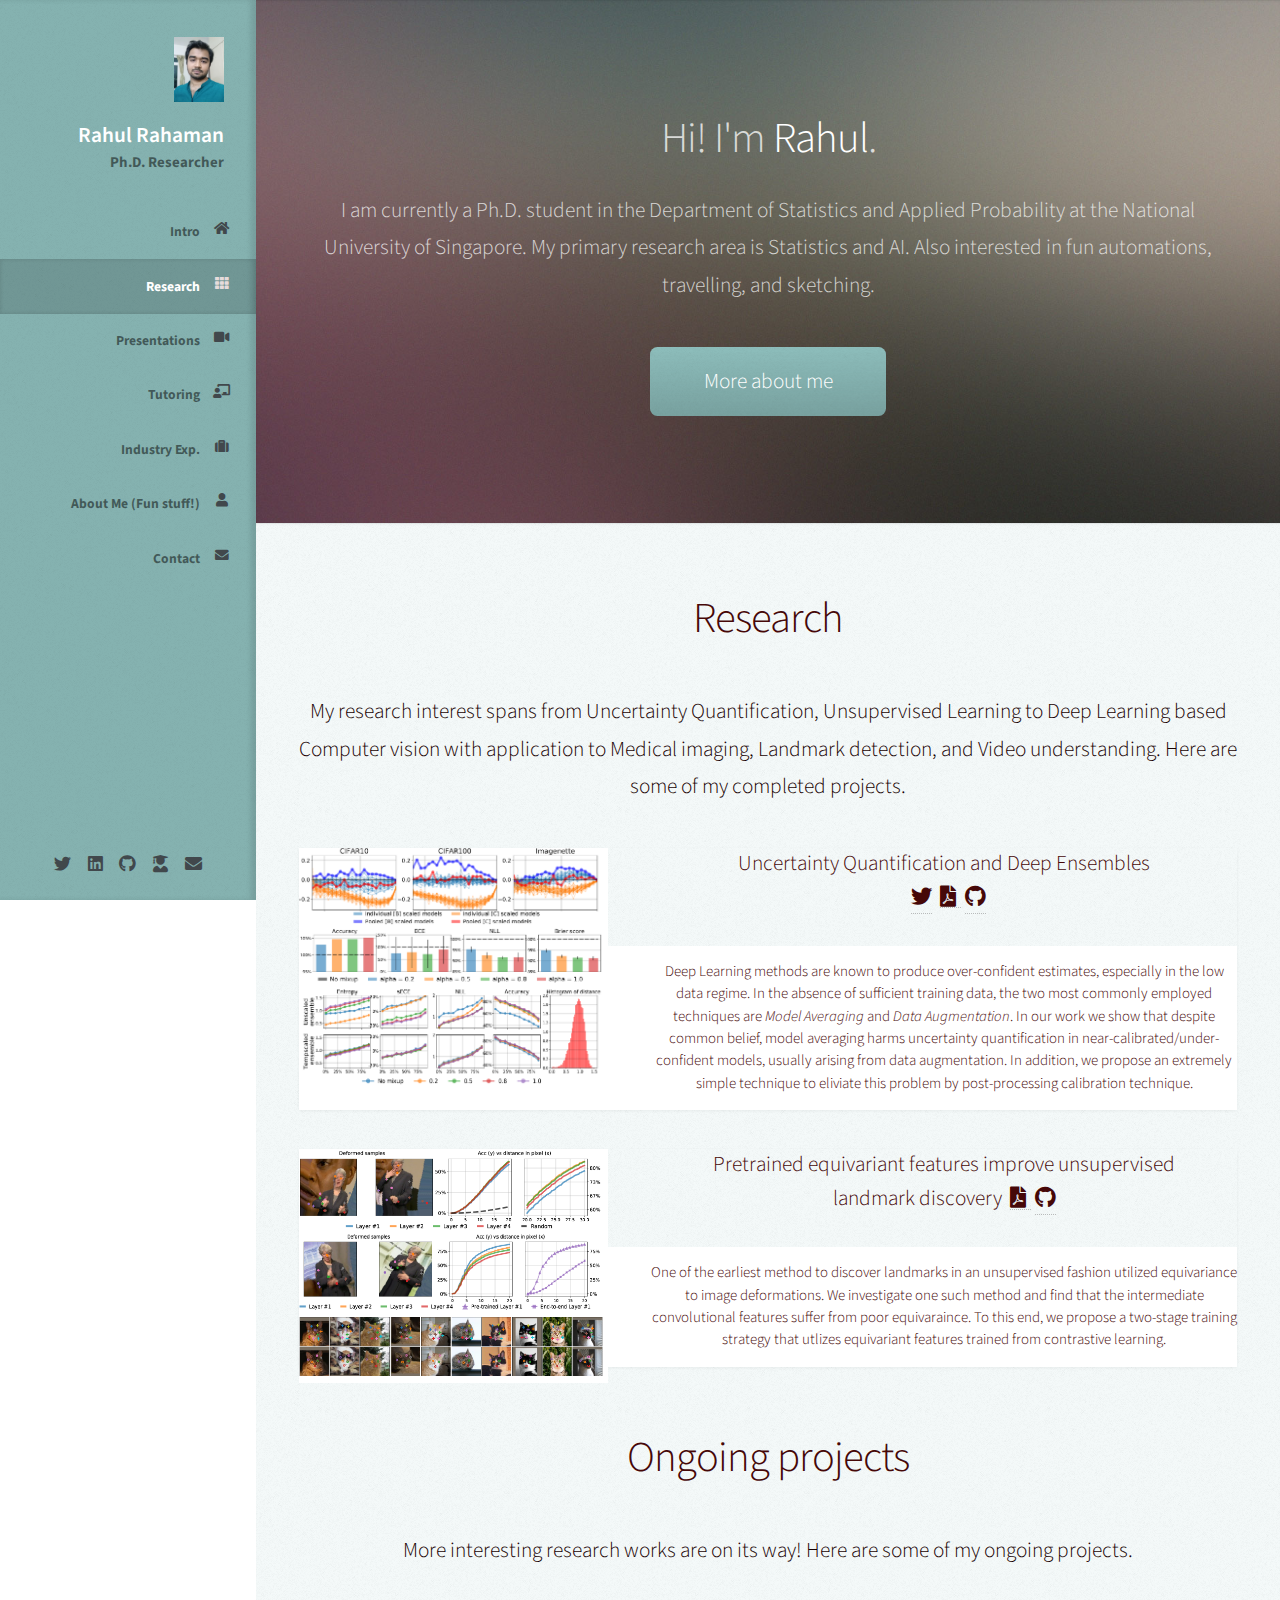
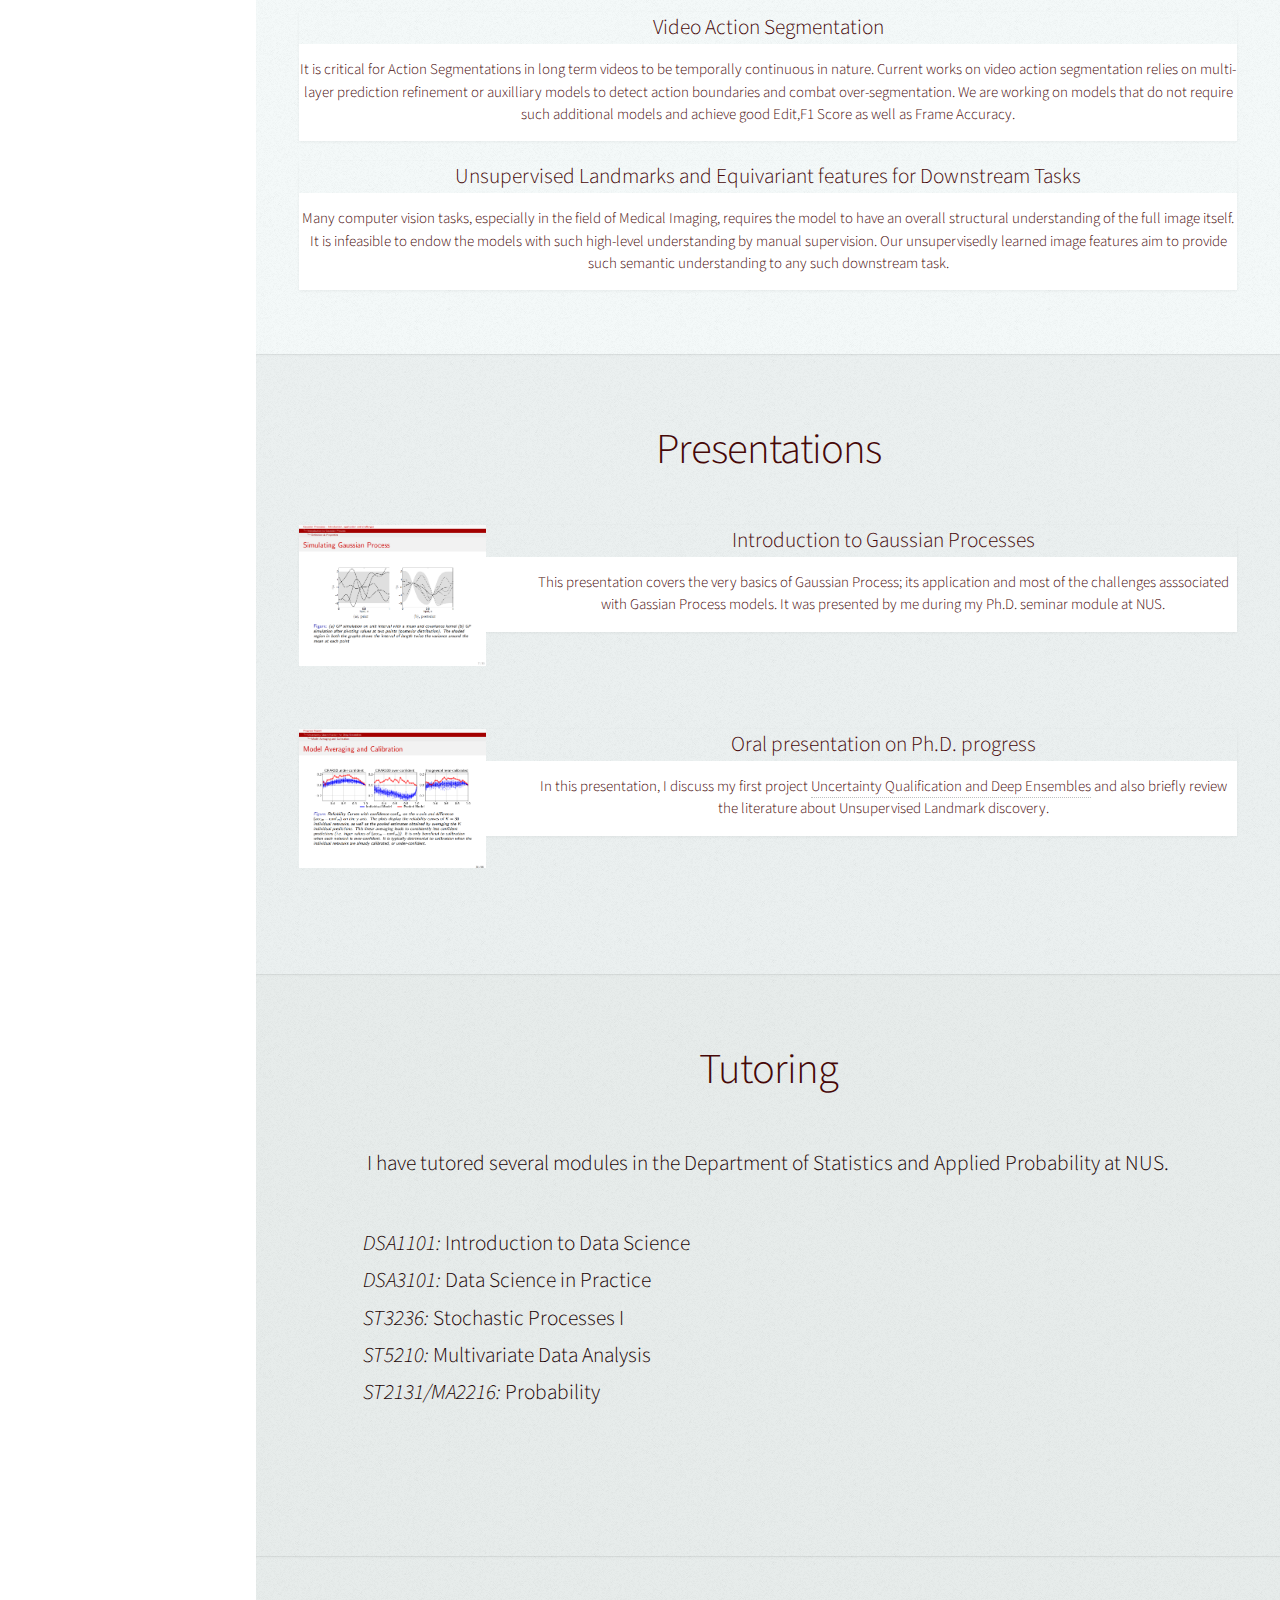
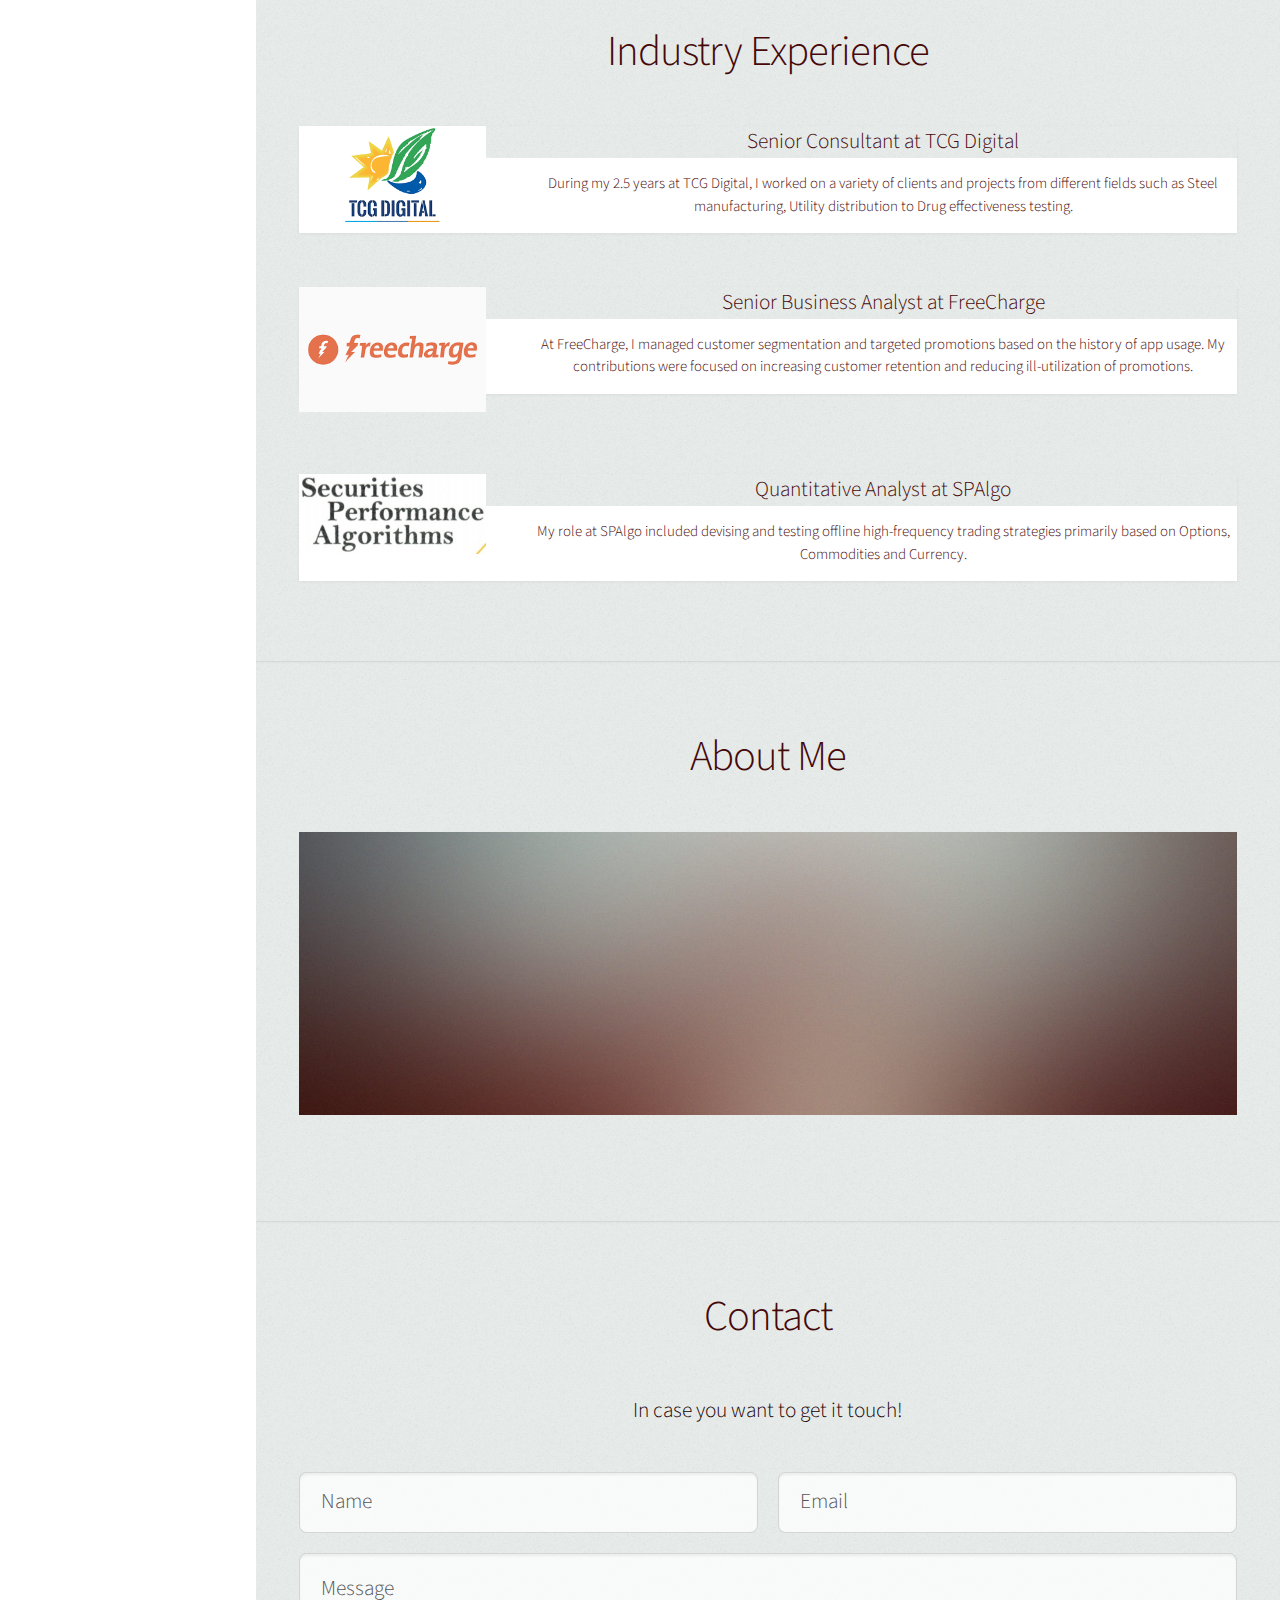
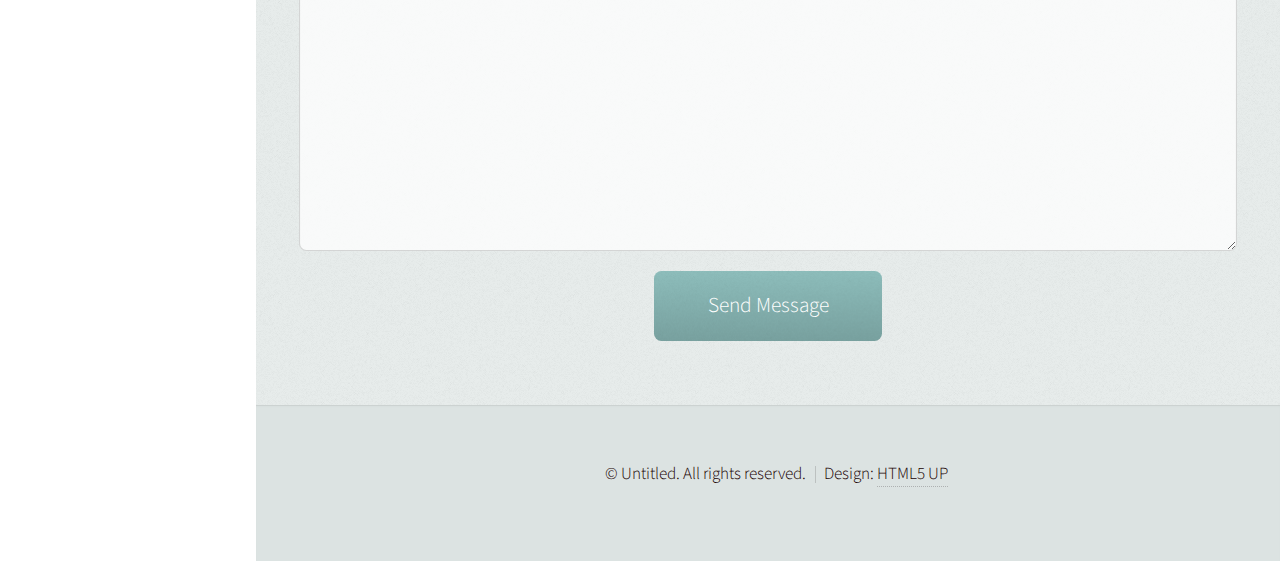
==== commit 5f865761: "fixed mobile view" ====
--- a/index.html
+++ b/index.html
@@ -89,17 +89,17 @@
 							Video understanding. Here are some of my completed projects.</p>
 
 							<div class="row">
-								<div id="project:UQDE" class="col-12 col-8-mobile">
+								<div id="project:UQDE" class="col-12 col-12-mobile">
 									<article class="item">
 										<a class="image left"><img src="images/Uncertainty_thumbnail.png" alt="" /></a>
-										<h4><pre>Uncertainty Quantification and Deep Ensembles   <a href="https://twitter.com/alek_thiery/status/1285462192305827843" class="icon brands fa-twitter"><span class="label">Twitter</span></a>  <a href="https://arxiv.org/abs/2007.08792" class="fas fa-file-pdf"><span class="label"> </span></a> <a href="https://github.com/rahulrahaman" class="icon brands fa-github"><span class="label">Github</span></a>
+										<h4>Uncertainty Quantification and Deep Ensembles <pre>  <a href "https://twitter.com/alek_thiery/status/1285462192305827843" class="icon brands fa-twitter"><span class="label">Twitter</span></a>  <a href="https://arxiv.org/abs/2007.08792" class="fas fa-file-pdf"><span class="label"> </span></a> <a href="https://github.com/rahulrahaman" class="icon brands fa-github"><span class="label">Github</span></a>
 										</pre></h4>
 										<header>
 											<h3>Deep Learning methods are known to produce over-confident estimates, especially in the low data regime. In the absence of sufficient training data, the two most commonly employed techniques are <i>Model Averaging</i> and <i>Data Augmentation</i>. In our work we show that despite common belief, model averaging harms uncertainty quantification in near-calibrated/under-confident models, usually arising from data augmentation. In addition, we propose an extremely simple technique to eliviate this problem by post-processing calibration technique.</h3>
 										</header>
 									</article>
 								</div>
-								<div id="project:Landmark" class="col-12 col-8-mobile">
+								<div id="project:Landmark" class="col-12 col-12-mobile">
 									<article class="item">
 										<a class="image left"><img src="images/Landmark_project_thumbnail.png" alt="" /></a>
 										<h4>Pretrained equivariant features improve unsupervised 
@@ -120,7 +120,7 @@
 							<p>More interesting research works are on its way! Here are some of my ongoing projects. </p>
 
 							<div class="row">
-								<div class="col-12 col-8-mobile">
+								<div class="col-12 col-12-mobile">
 									<article class="item">
 										<!--<a href="#" class="image left"><img src="images/pic02.jpg" alt="" /></a>-->
 										<h4>Video Action Segmentation</h4>
@@ -130,7 +130,7 @@
 									</article>
 								</div>
 								
-								<div class="col-12 col-8-mobile">
+								<div class="col-12 col-12-mobile">
 									<article class="item">
 										<!--<a href="#" class="image left"><img src="images/pic02.jpg" alt="" /></a>-->
 										<h4>Unsupervised Landmarks and Equivariant features for Downstream Tasks</h4>
@@ -149,8 +149,13 @@
 				<!-- Presentations -->
 					<section id="presentation" class="three">
 						<div class="container">
+							
+							<header>
+								<h2>Presentations</h2>
+							</header>
+							
 							<div class="row">
-								<div class="col-12 col-8-mobile">
+								<div class="col-12 col-12-mobile">
 									<article class="item">
 										<a href="shared/Gaussian process.pdf" class="image leftsmall"><img src="images/GP_presentation_thumbnail.PNG" alt="" /></a>
 										<h4>Introduction to Gaussian Processes</h4>
@@ -160,7 +165,7 @@
 									</article>
 								</div>
 								
-								<div class="col-12 col-8-mobile">
+								<div class="col-12 col-12-mobile">
 									<article class="item">
 										<a href="shared/Qualification exam.pdf" class="image leftsmall"><img src="images/Quals_presentation_thumbnail.PNG" alt="" /></a>
 										<h4>Oral presentation on Ph.D. progress</h4>
@@ -201,19 +206,19 @@
 							</header>
 							
 							<div class="row">
-								<div class="col-12 col-8-mobile">
-									<article class="item">
-										<a href="#" class="image leftsmall"><img src="images/tcg-digital.png" alt="" /></a>
-										<h4><pre>Senior Consultant at TCG Digital</pre></h4>
+								<div class="col-12 col-12-mobile">
+									<article class="item">
+										<a class="image leftsmall"><img src="images/tcg-digital.png" alt="" /></a>
+										<h4>Senior Consultant at TCG Digital</h4>
 										<header>
 											<h3>During my 2.5 years at TCG Digital, I worked on a variety of clients and projects from different fields such as Steel manufacturing, Utility distribution to Drug effectiveness testing. </h3>
 										</header>
 									</article>
 								</div>
-								<div class="col-12 col-8-mobile">
-									<article class="item">
-										<a href="#" class="image leftsmall"><img src="images/freecharge.png" alt="" /></a>
-										<h4><pre>Senior Business Analyst at FreeCharge</pre></h4>
+								<div class="col-12 col-12-mobile">
+									<article class="item">
+										<a class="image leftsmall"><img src="images/freecharge.png" alt="" /></a>
+										<h4>Senior Business Analyst at FreeCharge</h4>
 										<header>
 											<h3>At FreeCharge, I managed customer segmentation and targeted promotions based on the history of
 											app usage. My contributions were focused on increasing customer retention and reducing ill-utilization
@@ -222,10 +227,10 @@
 									</article>
 								</div>
 								
-								<div class="col-12 col-8-mobile">
-									<article class="item">
-										<a href="#" class="image leftsmall"><img src="images/spalgo.jpeg" alt="" /></a>
-										<h4><pre>Quantitative Analyst at SPAlgo</pre></h4>
+								<div class="col-12 col-12-mobile">
+									<article class="item">
+										<a class="image leftsmall"><img src="images/spalgo.jpeg" alt="" /></a>
+										<h4>Quantitative Analyst at SPAlgo</h4>
 										<header>
 											<h3>My role at SPAlgo included devising and testing offline high-frequency trading strategies primarily based on Options, Commodities and Currency.</h3>
 										</header>
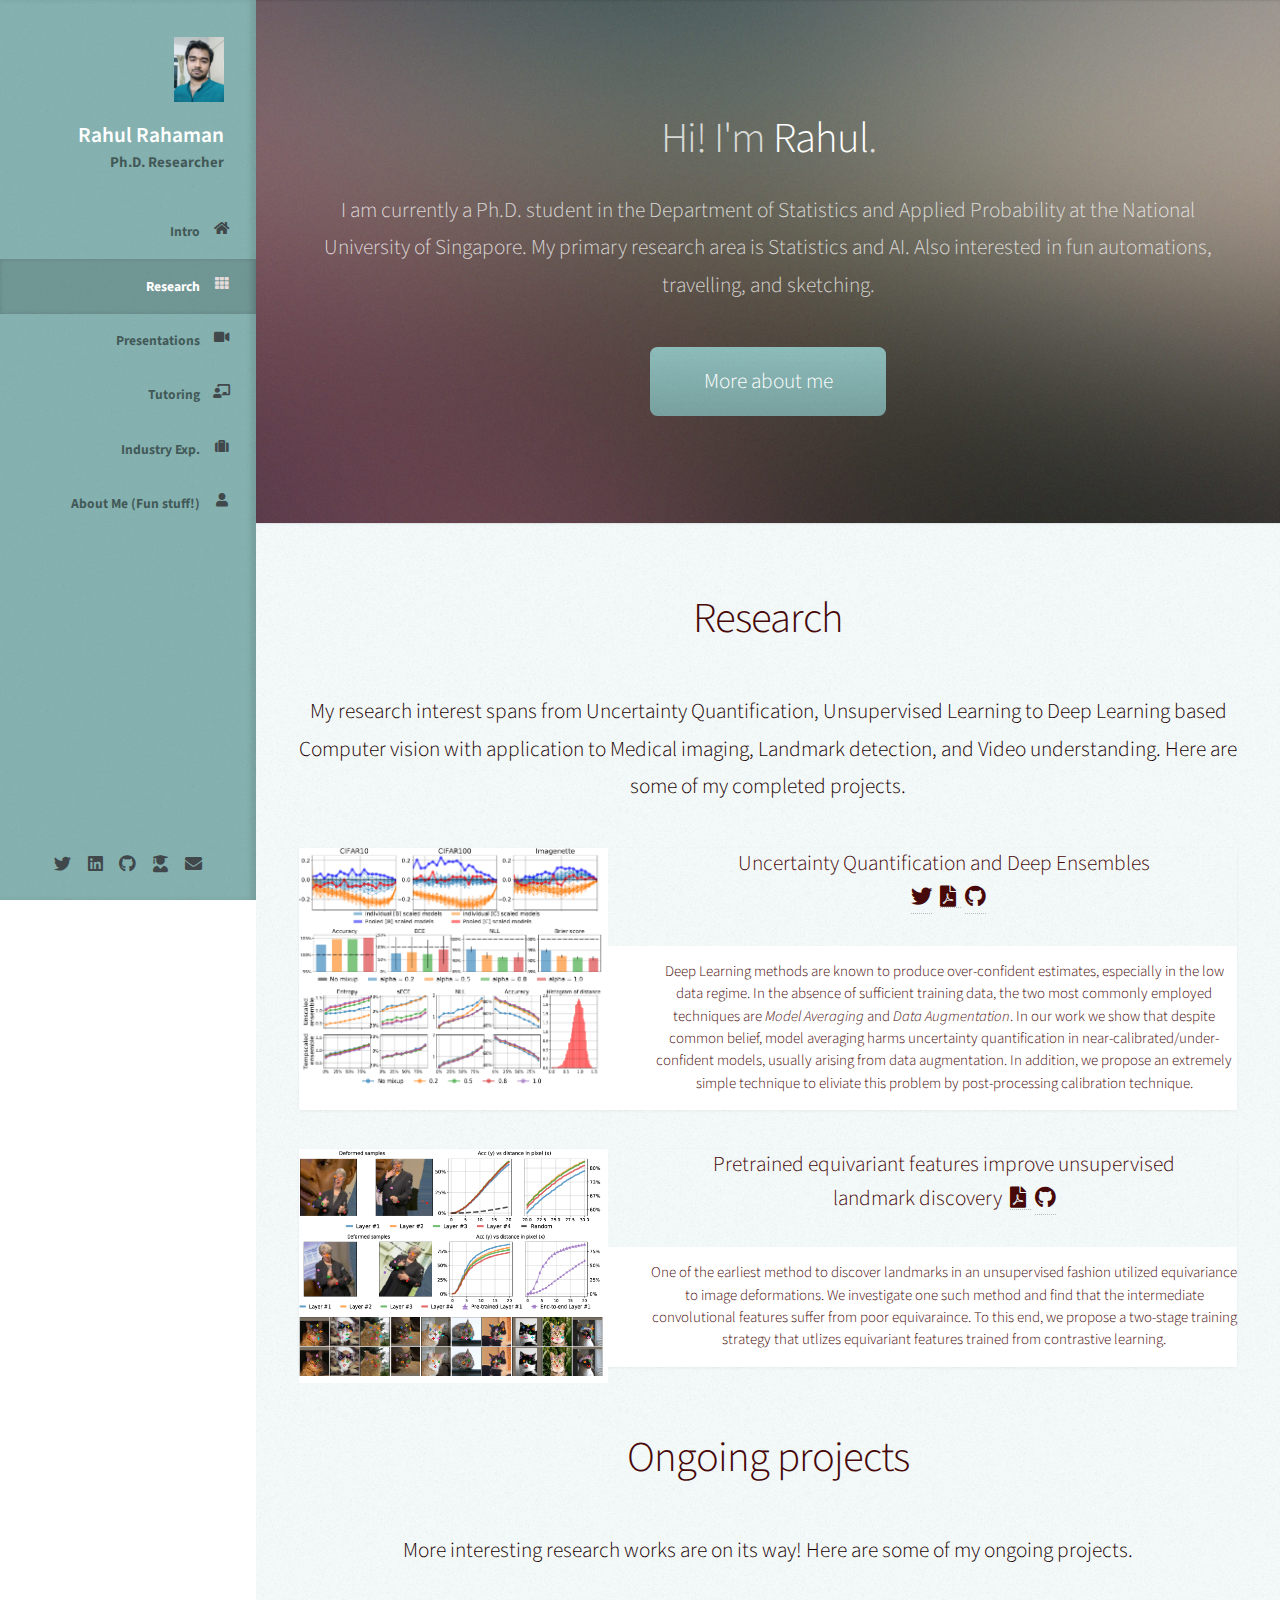
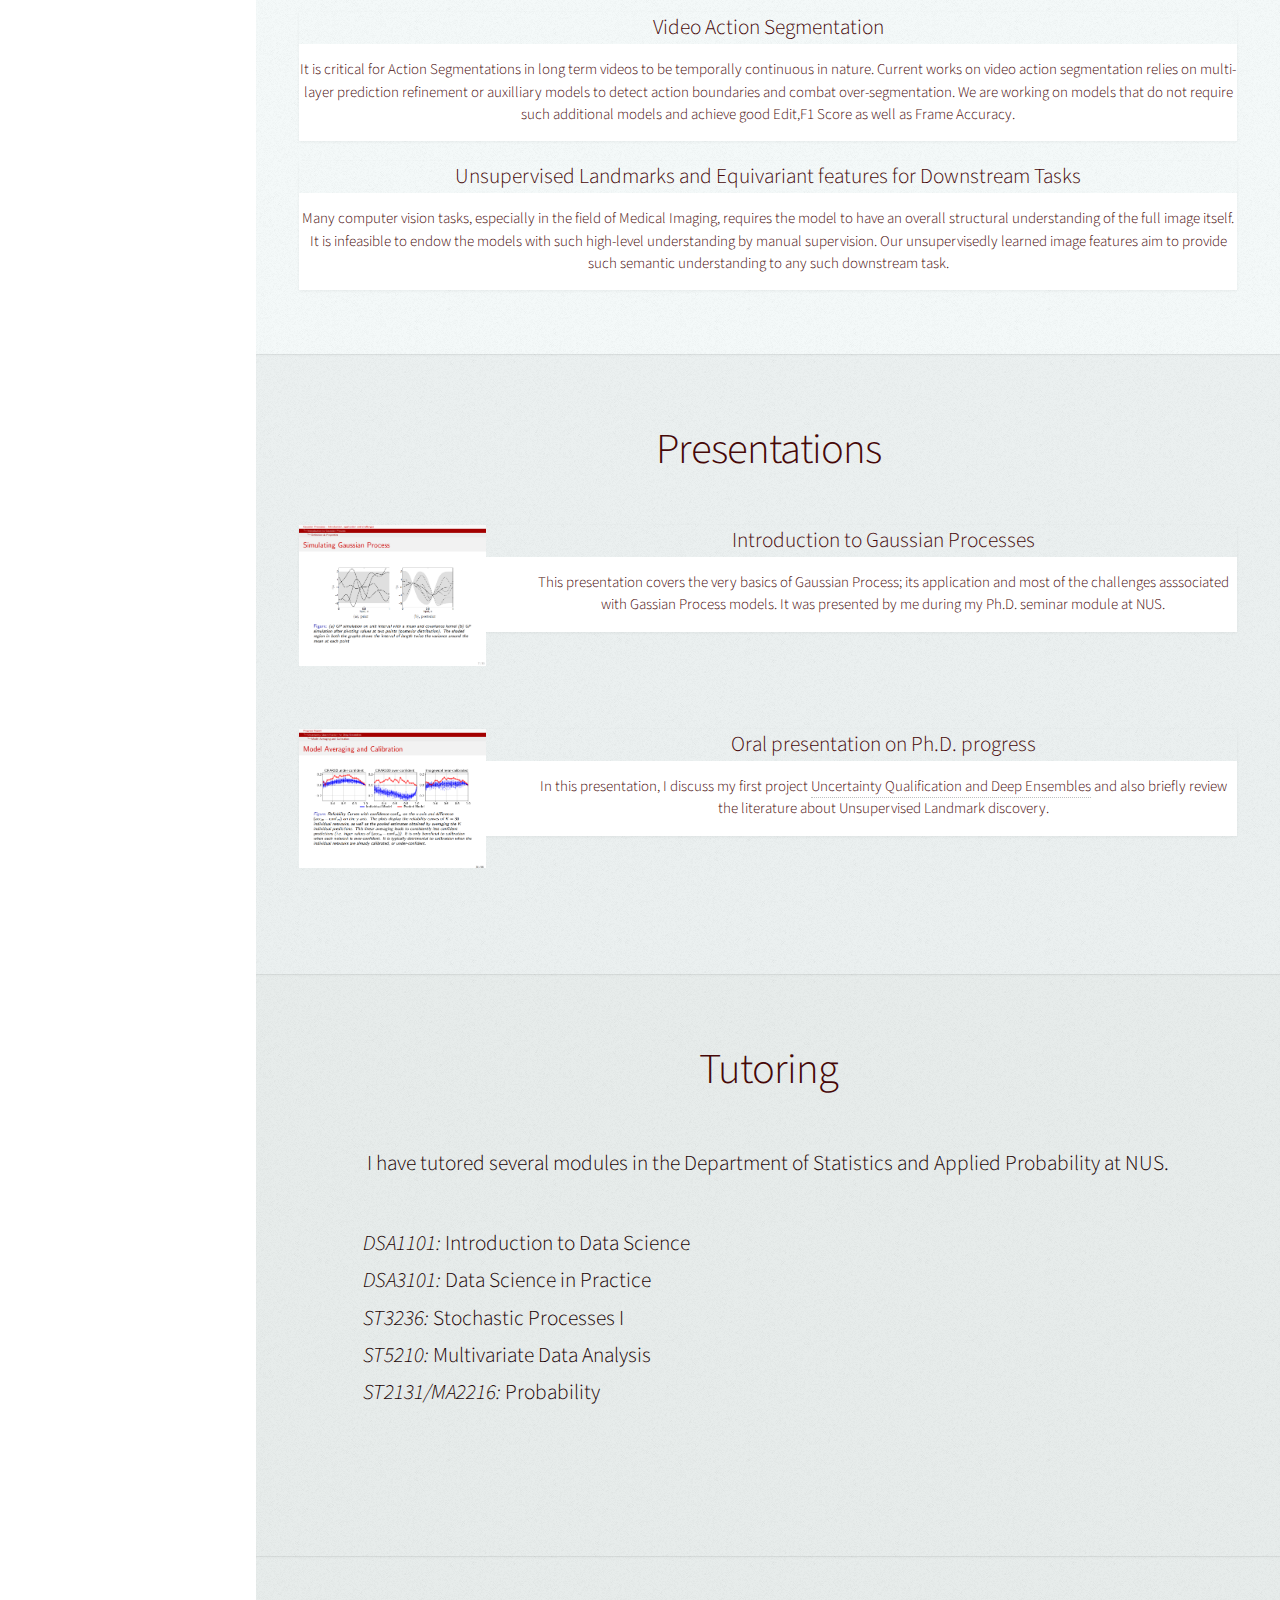
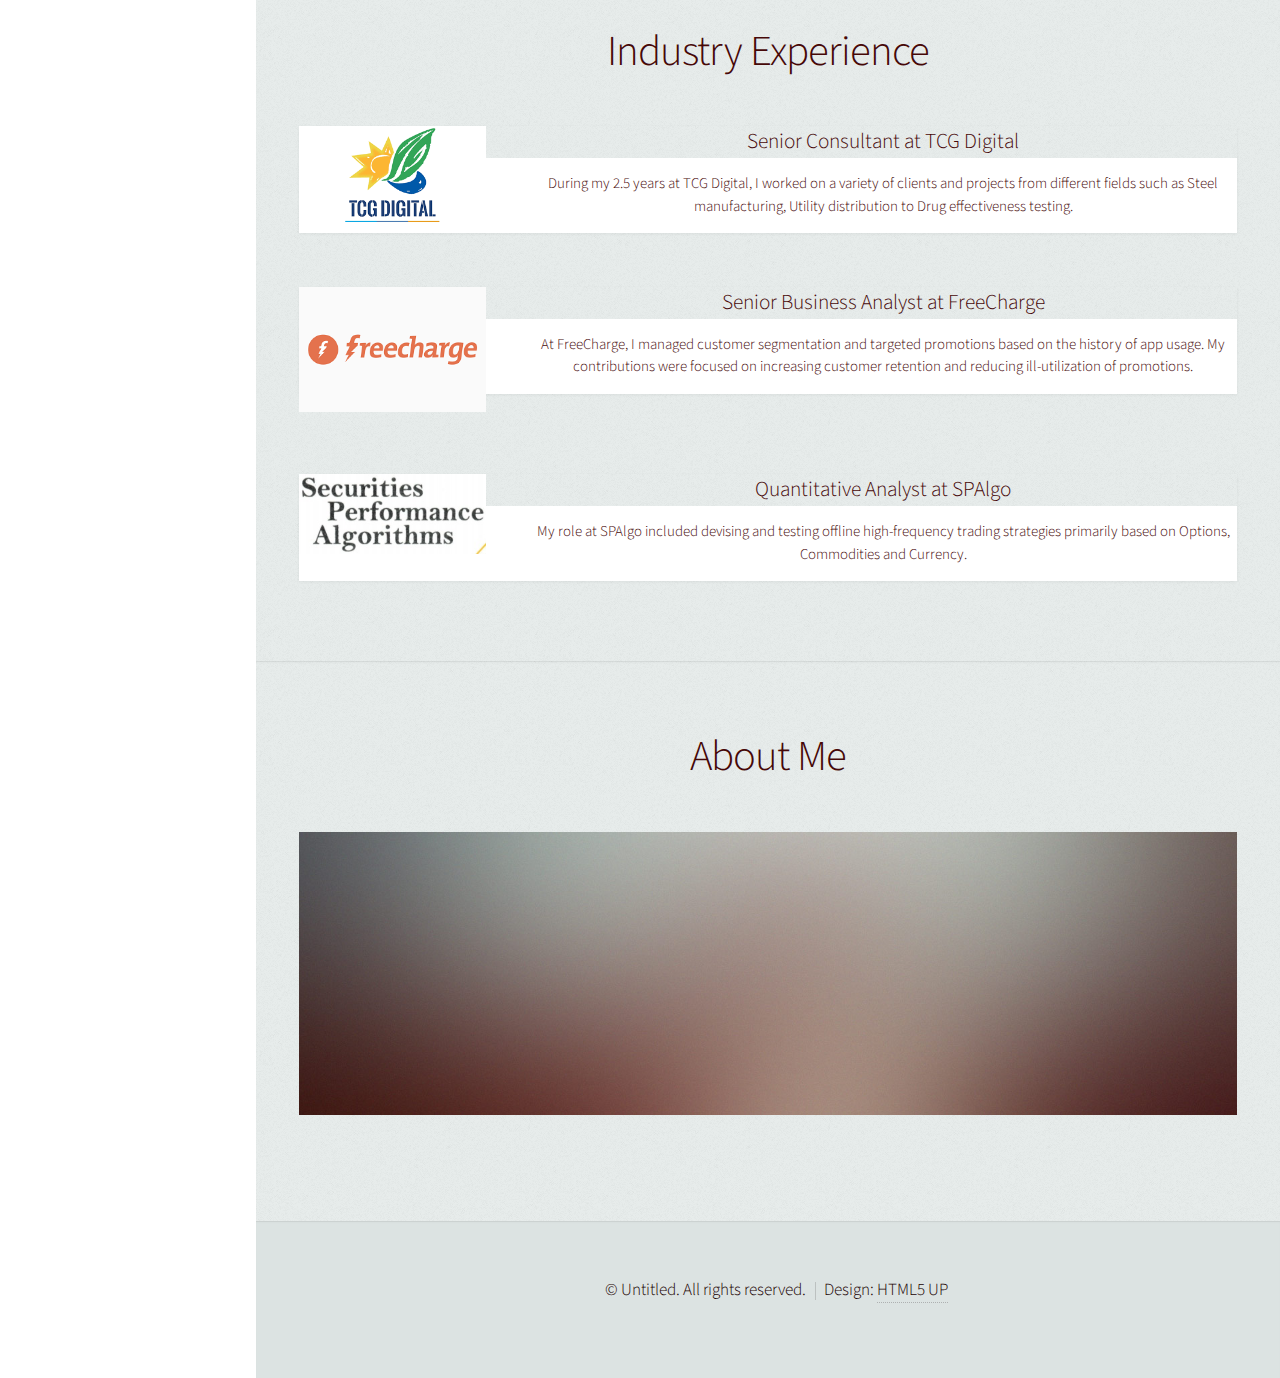
==== commit 2d19c924: "removed contact me" ====
--- a/index.html
+++ b/index.html
@@ -34,7 +34,7 @@
 								<li><a href="#tutoring" id="tutoring-link"><span class="icon solid fa-chalkboard-teacher">Tutoring</span></a></li>
 								<li><a href="#workex" id="workex-link"><span class="icon solid fa-suitcase">Industry Exp.</span></a></li>
 								<li><a href="#about" id="about-link"><span class="icon solid fa-user">About Me (Fun stuff!)</span></a></li>
-								<li><a href="#contact" id="contact-link"><span class="icon solid fa-envelope">Contact</span></a></li>
+								<!--<li><a href="#contact" id="contact-link"><span class="icon solid fa-envelope">Contact</span></a></li>-->
 							</ul>
 						</nav>
 
@@ -257,7 +257,7 @@
 						</div>
 					</section>
 
-				<!-- Contact -->
+				<!-- Contact 
 					<section id="contact" class="seven">
 						<div class="container">
 
@@ -267,7 +267,7 @@
 
 							<p>In case you want to get it touch!</p>
 
-							<form method="post" action="#">
+							<form method="post" action="mailto:rahul.rahaman@u.nus.edu">
 								<div class="row">
 									<div class="col-6 col-12-mobile"><input type="text" name="name" placeholder="Name" /></div>
 									<div class="col-6 col-12-mobile"><input type="text" name="email" placeholder="Email" /></div>
@@ -275,13 +275,13 @@
 										<textarea name="message" placeholder="Message"></textarea>
 									</div>
 									<div class="col-12">
-										<input type="submit" value="Send Message" />
+										<input type="submit" value="Send Message" /> 
 									</div>
 								</div>
 							</form>
 
 						</div>
-					</section>
+					</section> -->
 
 			</div>
 
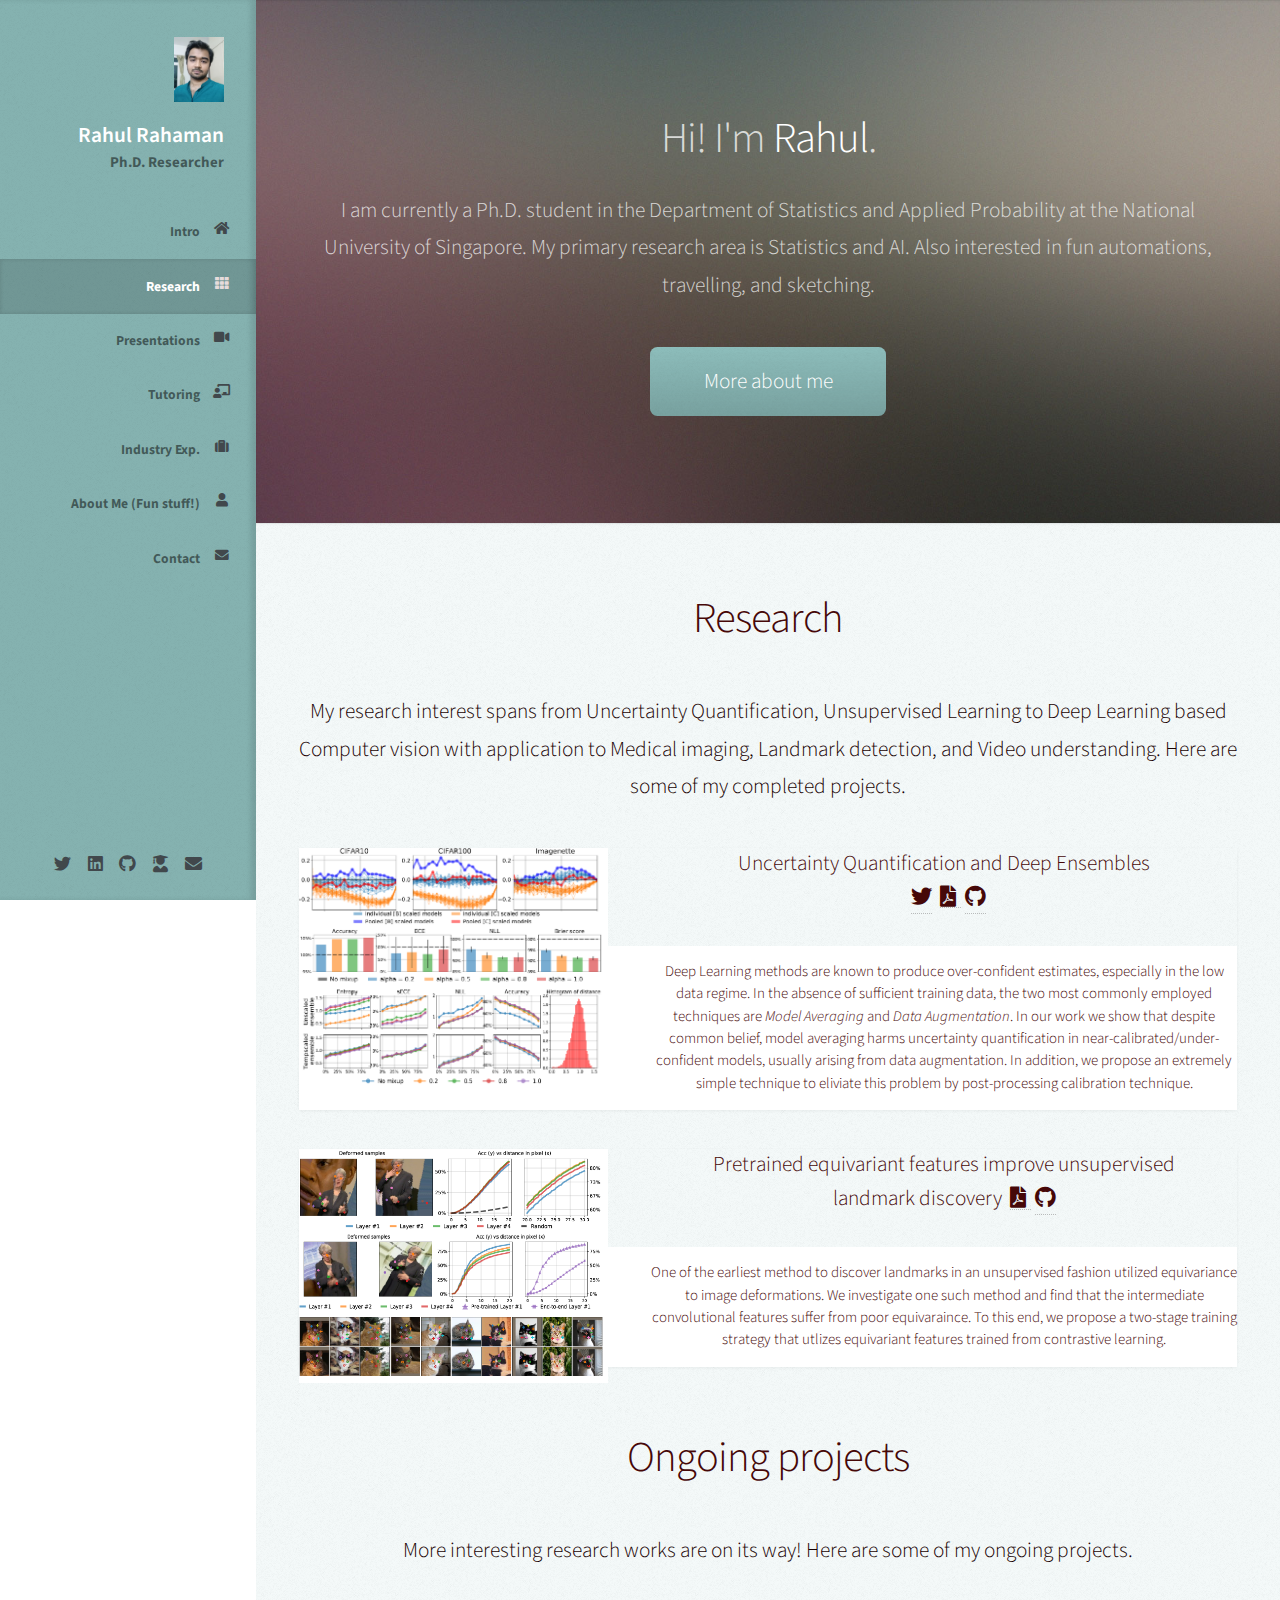
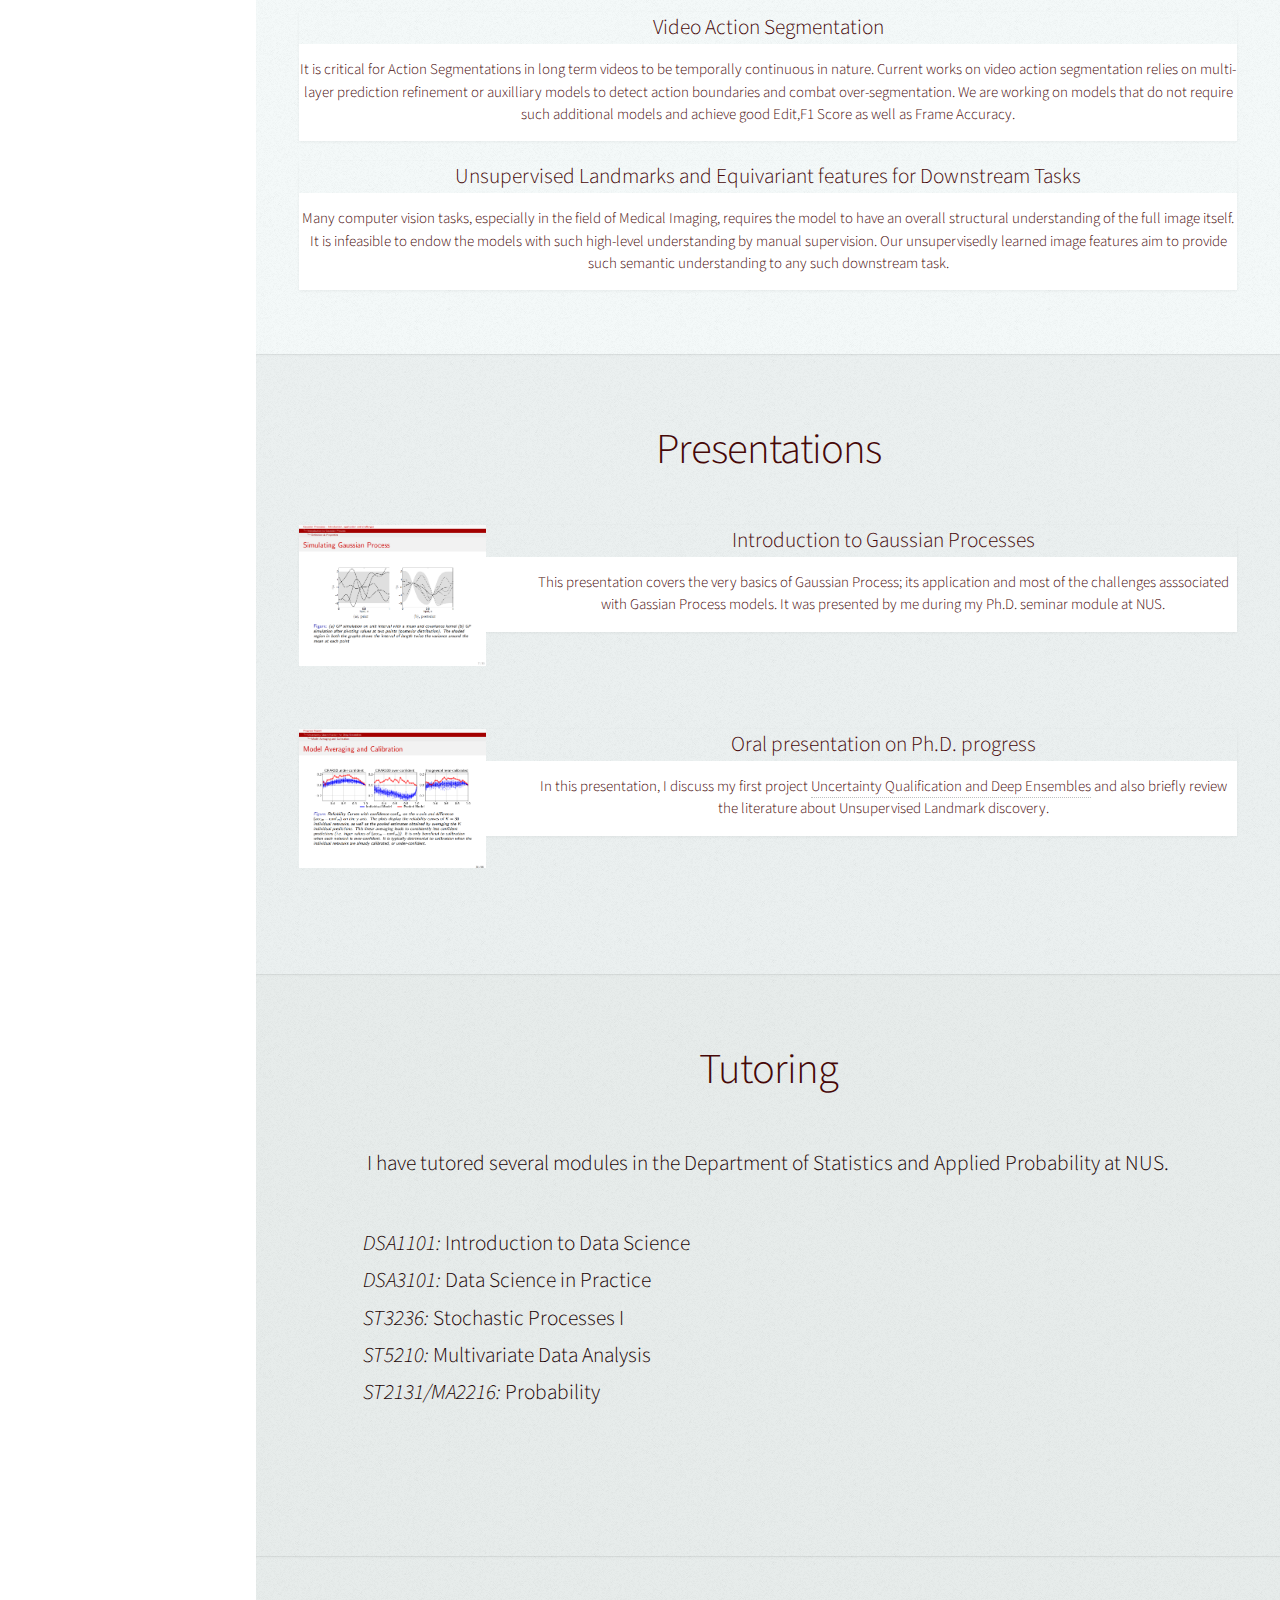
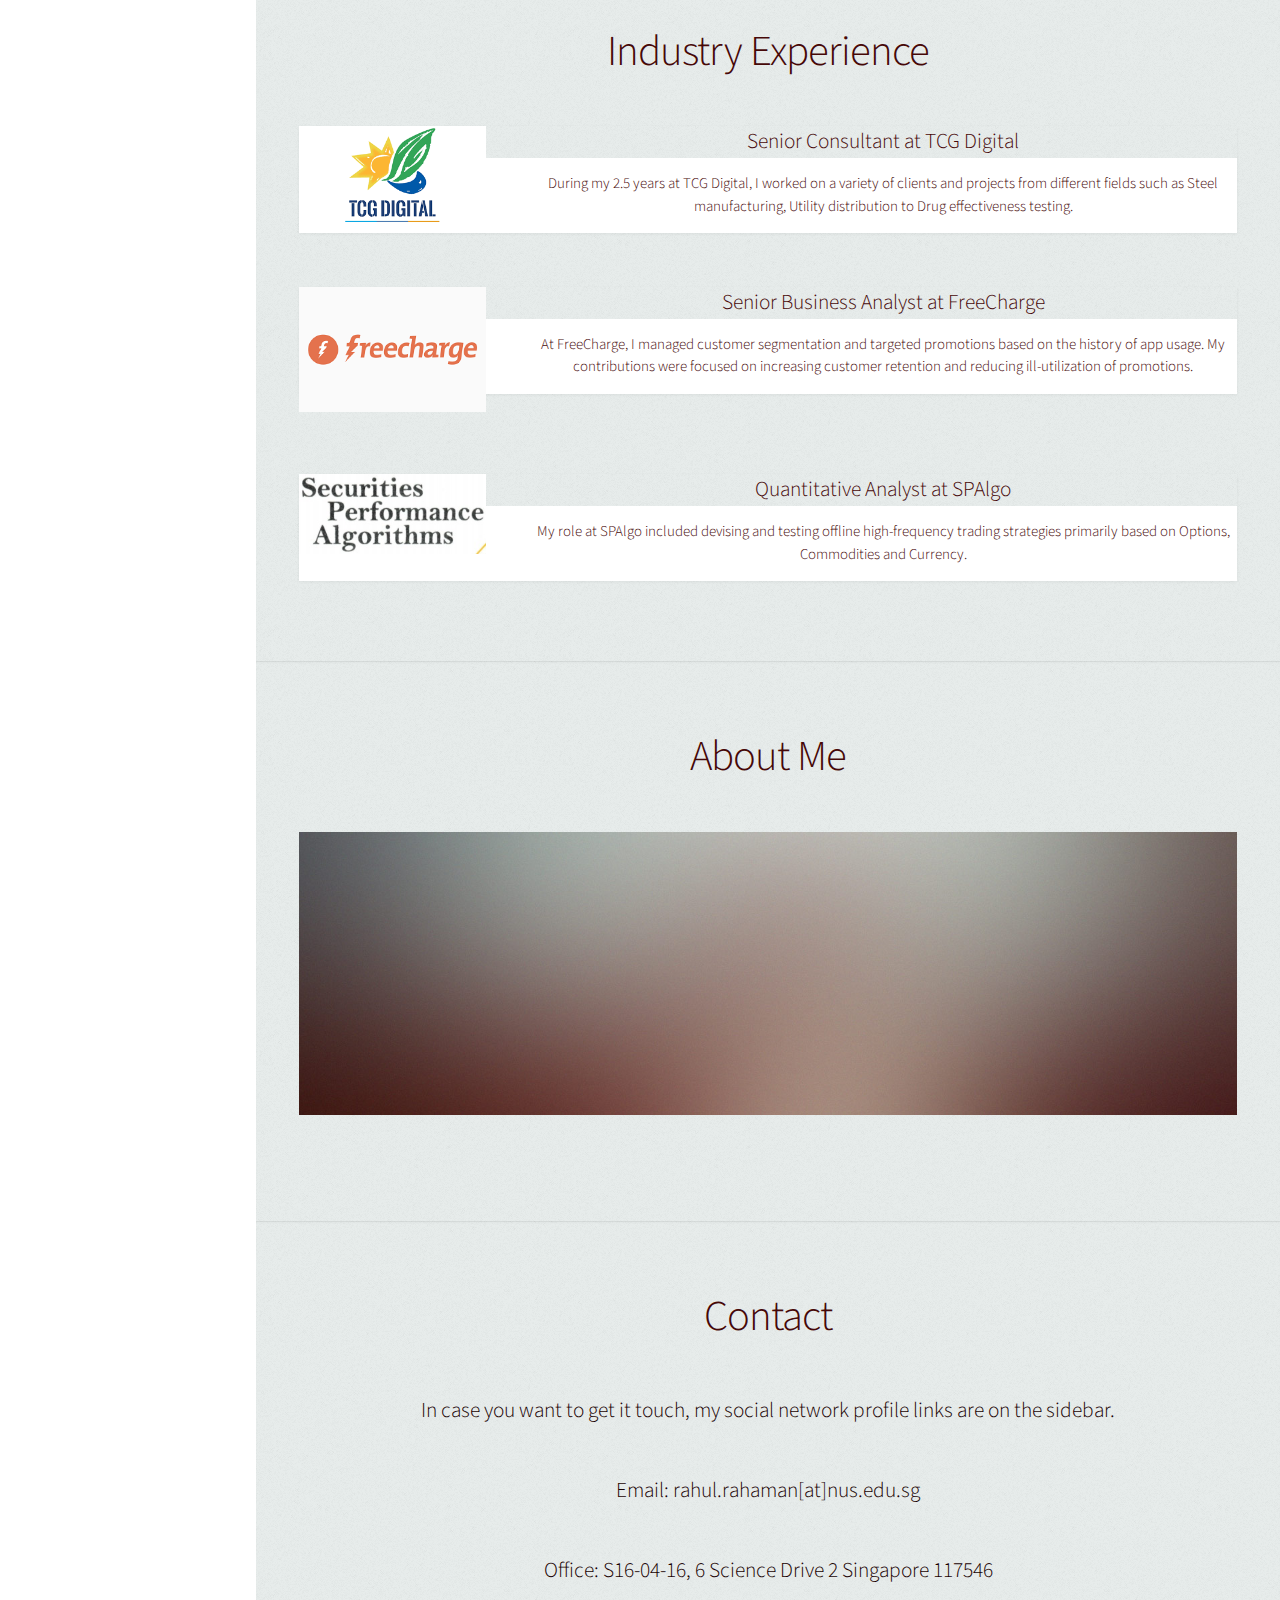
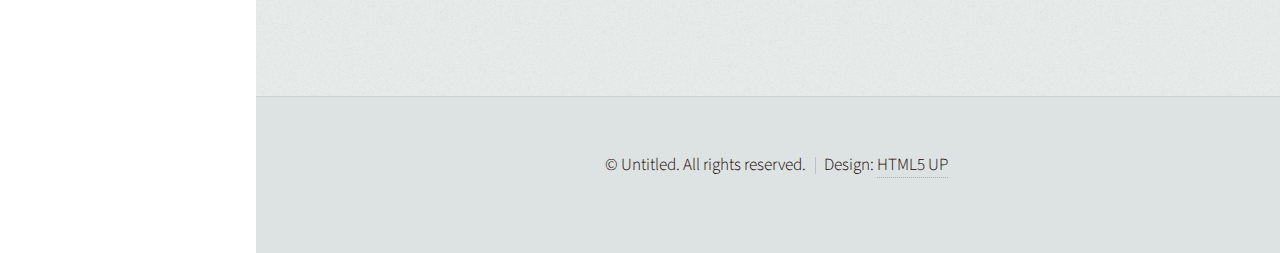
==== commit 14b6574b: "updated temporary contact me" ====
--- a/index.html
+++ b/index.html
@@ -34,7 +34,7 @@
 								<li><a href="#tutoring" id="tutoring-link"><span class="icon solid fa-chalkboard-teacher">Tutoring</span></a></li>
 								<li><a href="#workex" id="workex-link"><span class="icon solid fa-suitcase">Industry Exp.</span></a></li>
 								<li><a href="#about" id="about-link"><span class="icon solid fa-user">About Me (Fun stuff!)</span></a></li>
-								<!--<li><a href="#contact" id="contact-link"><span class="icon solid fa-envelope">Contact</span></a></li>-->
+								<li><a href="#contact" id="contact-link"><span class="icon solid fa-envelope">Contact</span></a></li>
 							</ul>
 						</nav>
 
@@ -257,7 +257,7 @@
 						</div>
 					</section>
 
-				<!-- Contact 
+				<!-- Contact -->
 					<section id="contact" class="seven">
 						<div class="container">
 
@@ -265,9 +265,12 @@
 								<h2>Contact</h2>
 							</header>
 
-							<p>In case you want to get it touch!</p>
-
-							<form method="post" action="mailto:rahul.rahaman@u.nus.edu">
+							<p>In case you want to get it touch, my social network profile links are on the sidebar.</p>
+							<p>Email: rahul.rahaman[at]nus.edu.sg</p>
+							<p>Office: S16-04-16, 6 Science Drive 2 Singapore 117546<p>
+
+							<!--
+							<form method="POST" action="https://script.google.com/macros/s/AKfycbx1yQWpqP1LX5u7OV6pIMZWGnuFu3R0oiE7g3BGE_zY5iJkMsDU16XHbQUY4aVgfdha0A/exec">
 								<div class="row">
 									<div class="col-6 col-12-mobile"><input type="text" name="name" placeholder="Name" /></div>
 									<div class="col-6 col-12-mobile"><input type="text" name="email" placeholder="Email" /></div>
@@ -278,10 +281,14 @@
 										<input type="submit" value="Send Message" /> 
 									</div>
 								</div>
-							</form>
-
-						</div>
-					</section> -->
+								<div style="display:none" class="thankyou_message">
+								<h2><em>Thanks</em> for contacting me! I will get back to you soon!
+								</h2>
+								</div>
+							</form>-->
+
+						</div>
+					</section>
 
 			</div>
 
@@ -303,6 +310,7 @@
 			<script src="assets/js/breakpoints.min.js"></script>
 			<script src="assets/js/util.js"></script>
 			<script src="assets/js/main.js"></script>
+			<script data-cfasync="false" type="text/javascript" src="assets/js/form-submission-handler.js"></script>
 
 	</body>
 </html>
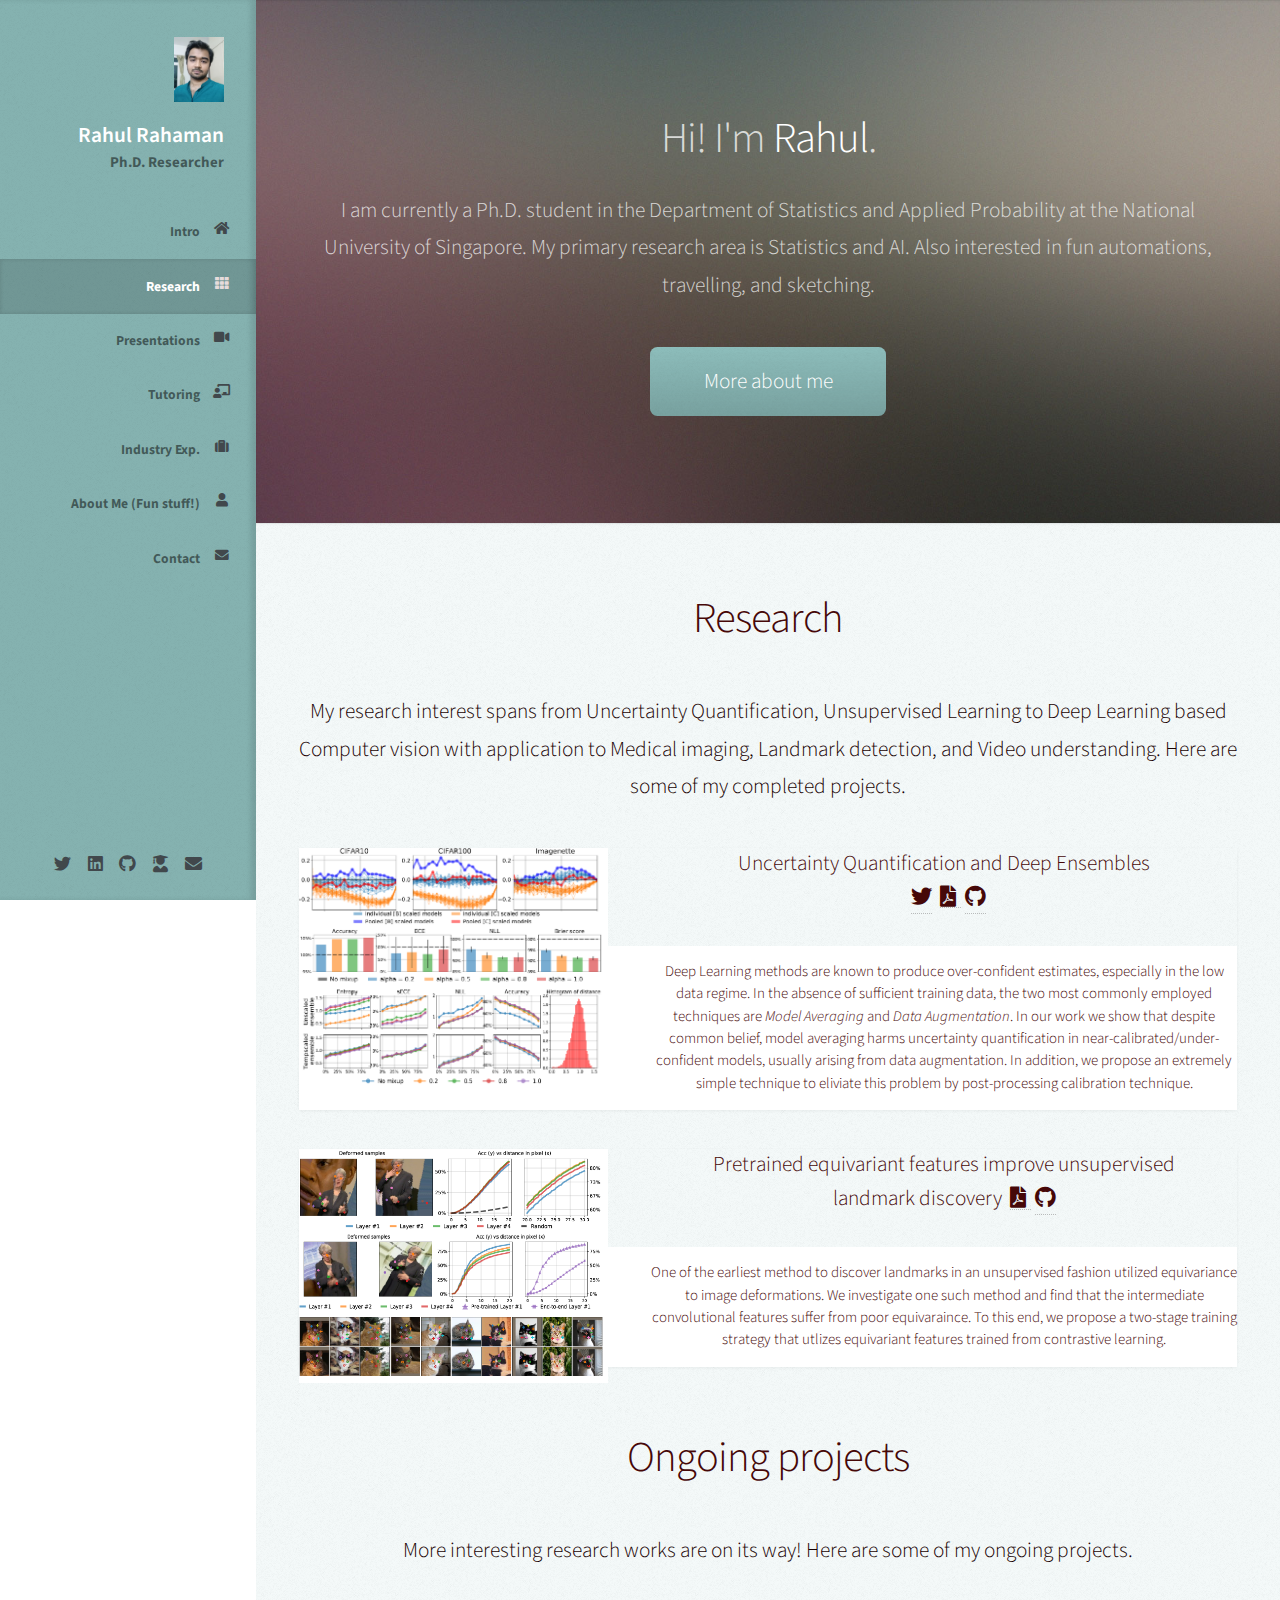
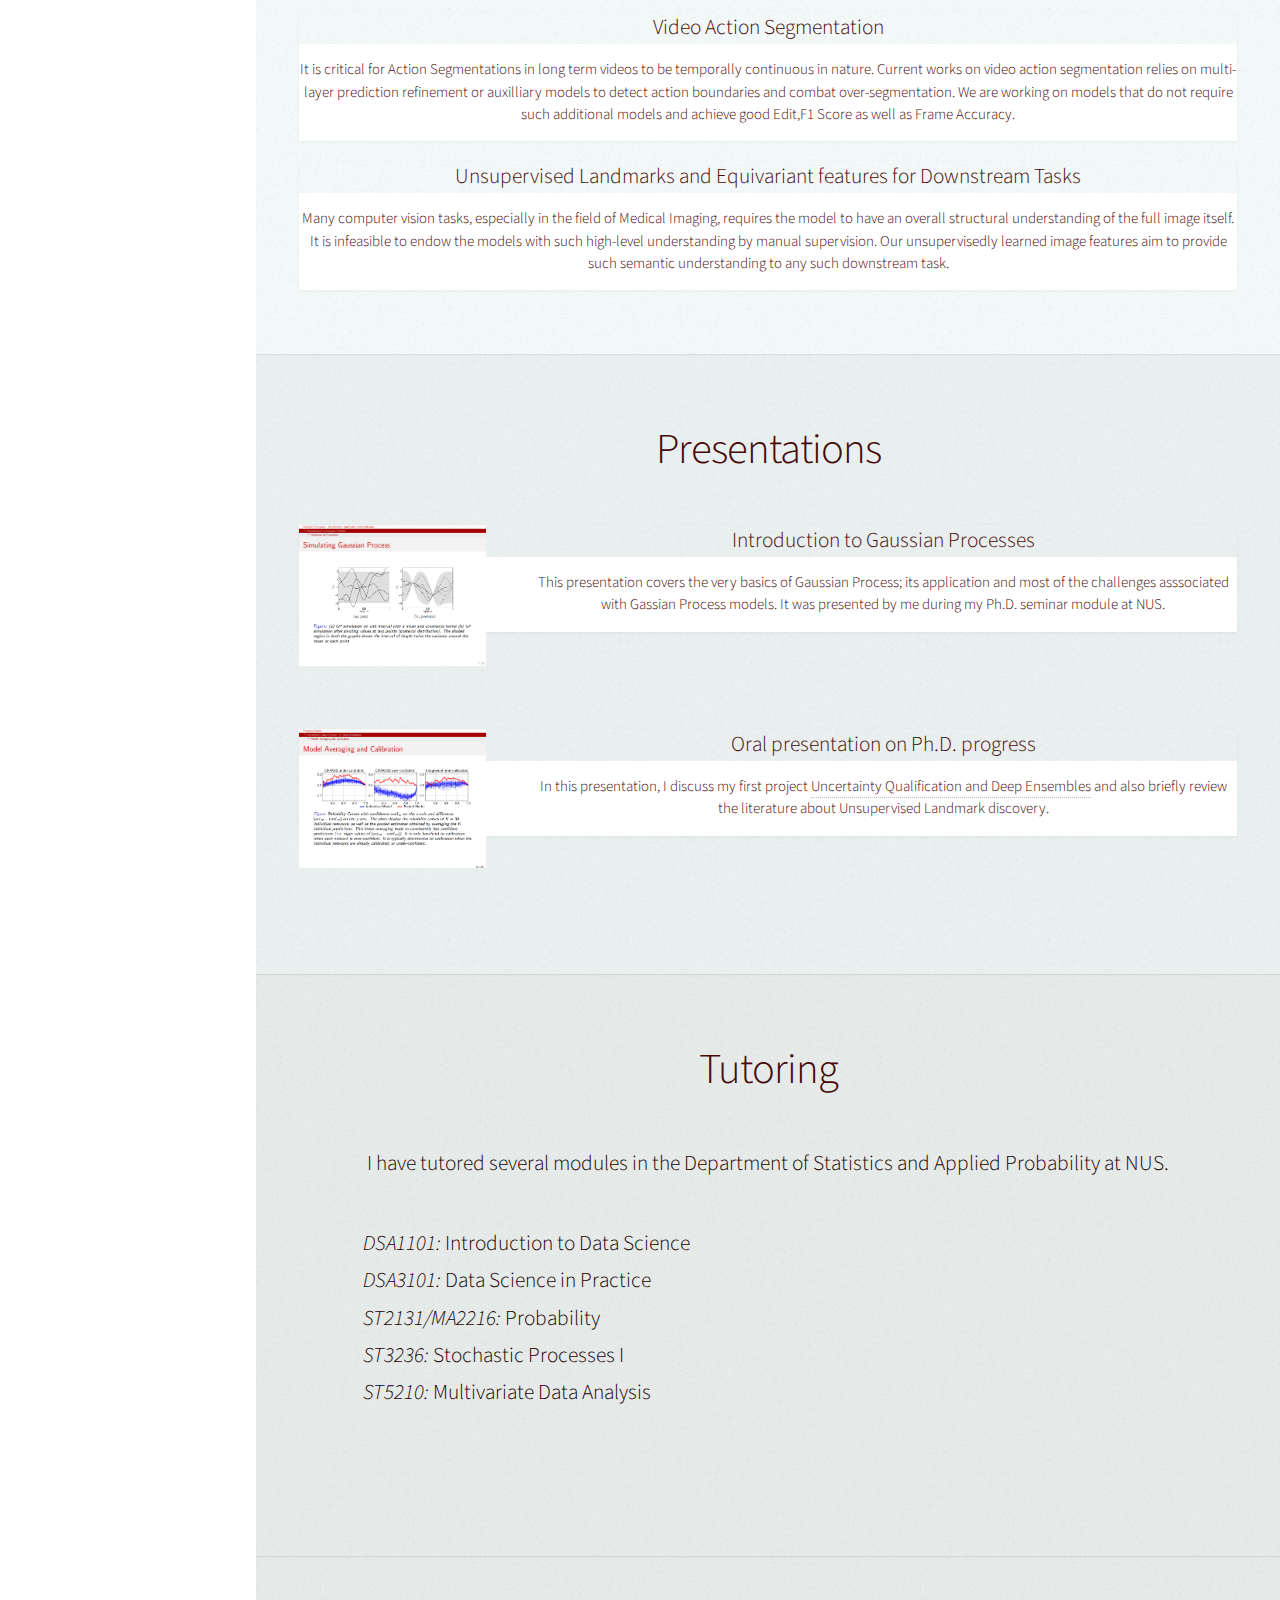
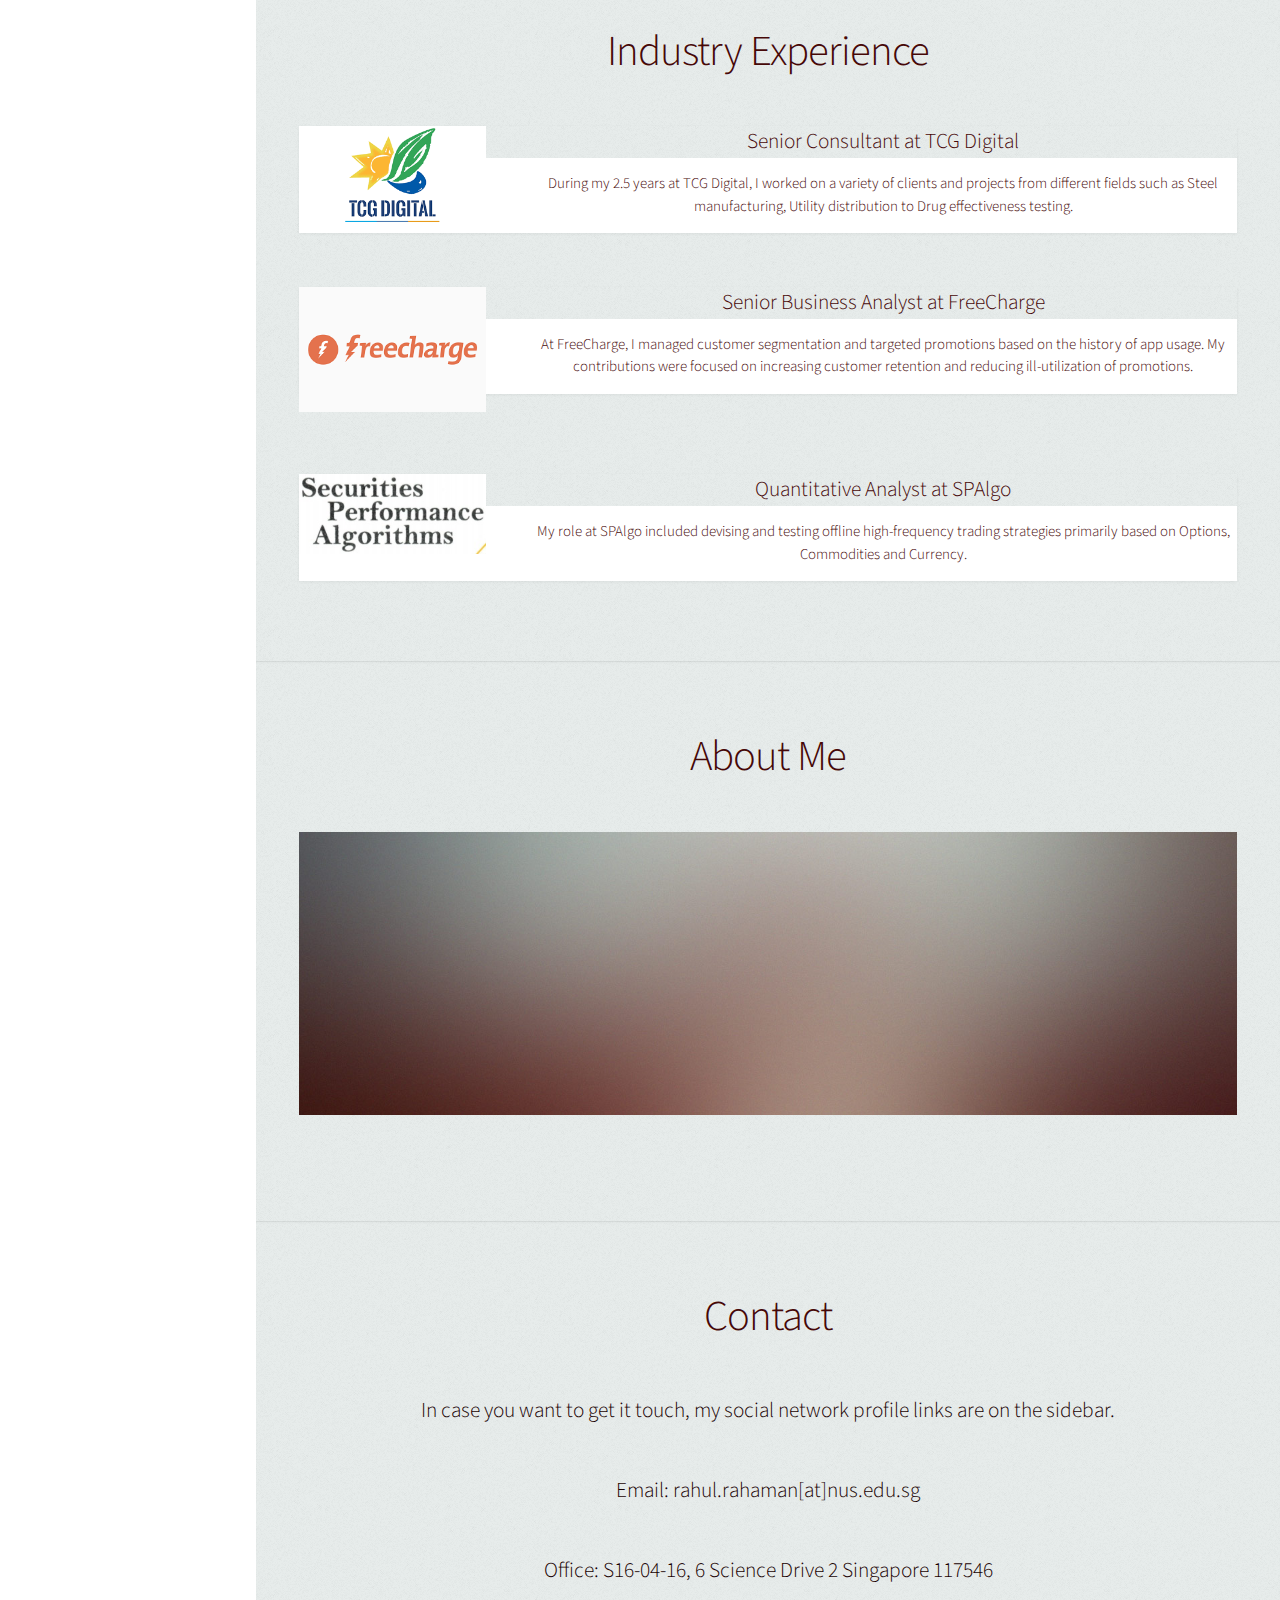
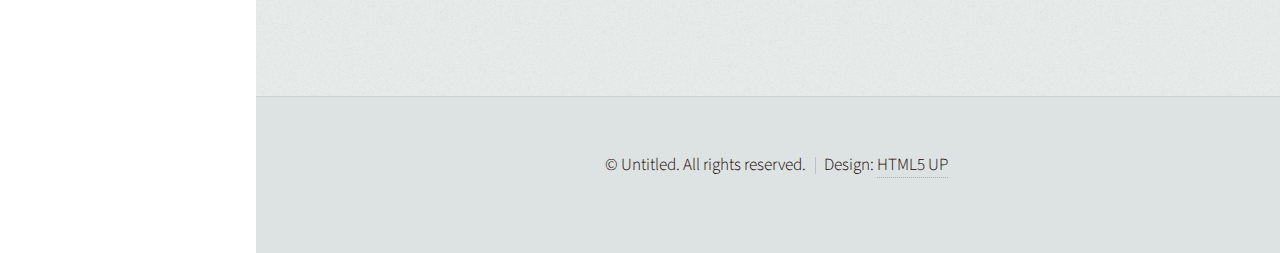
==== commit 26d3b26d: "reorder ST modules" ====
--- a/index.html
+++ b/index.html
@@ -188,9 +188,9 @@
 							<p>I have tutored several modules in the Department of Statistics and Applied Probability at NUS.</p>
 							<pre ><p style="text-align:left;">		<i>DSA1101:</i> Introduction to Data Science
 		<i>DSA3101:</i> Data Science in Practice
+		<i>ST2131/MA2216:</i> Probability
 		<i>ST3236:</i> Stochastic Processes I
 		<i>ST5210:</i> Multivariate Data Analysis
-		<i>ST2131/MA2216:</i> Probability
 							</p></pre>
 
 
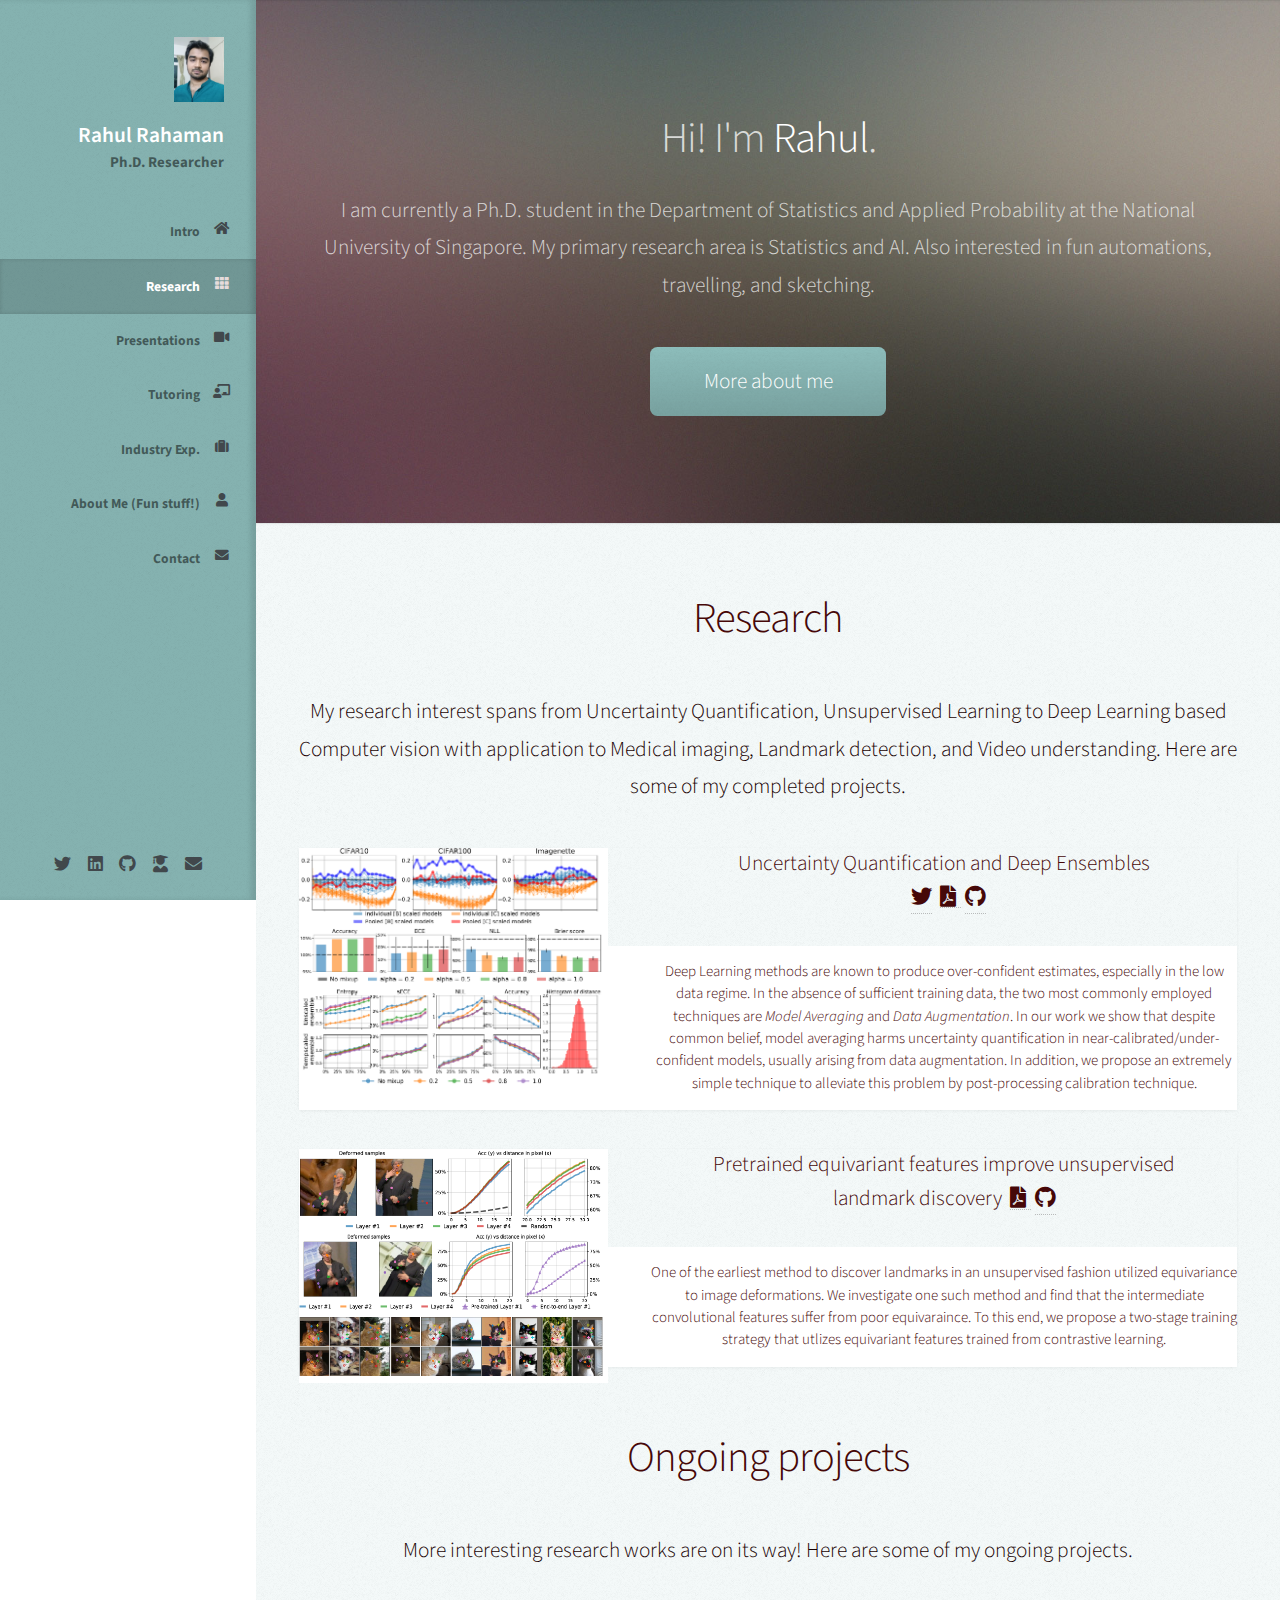
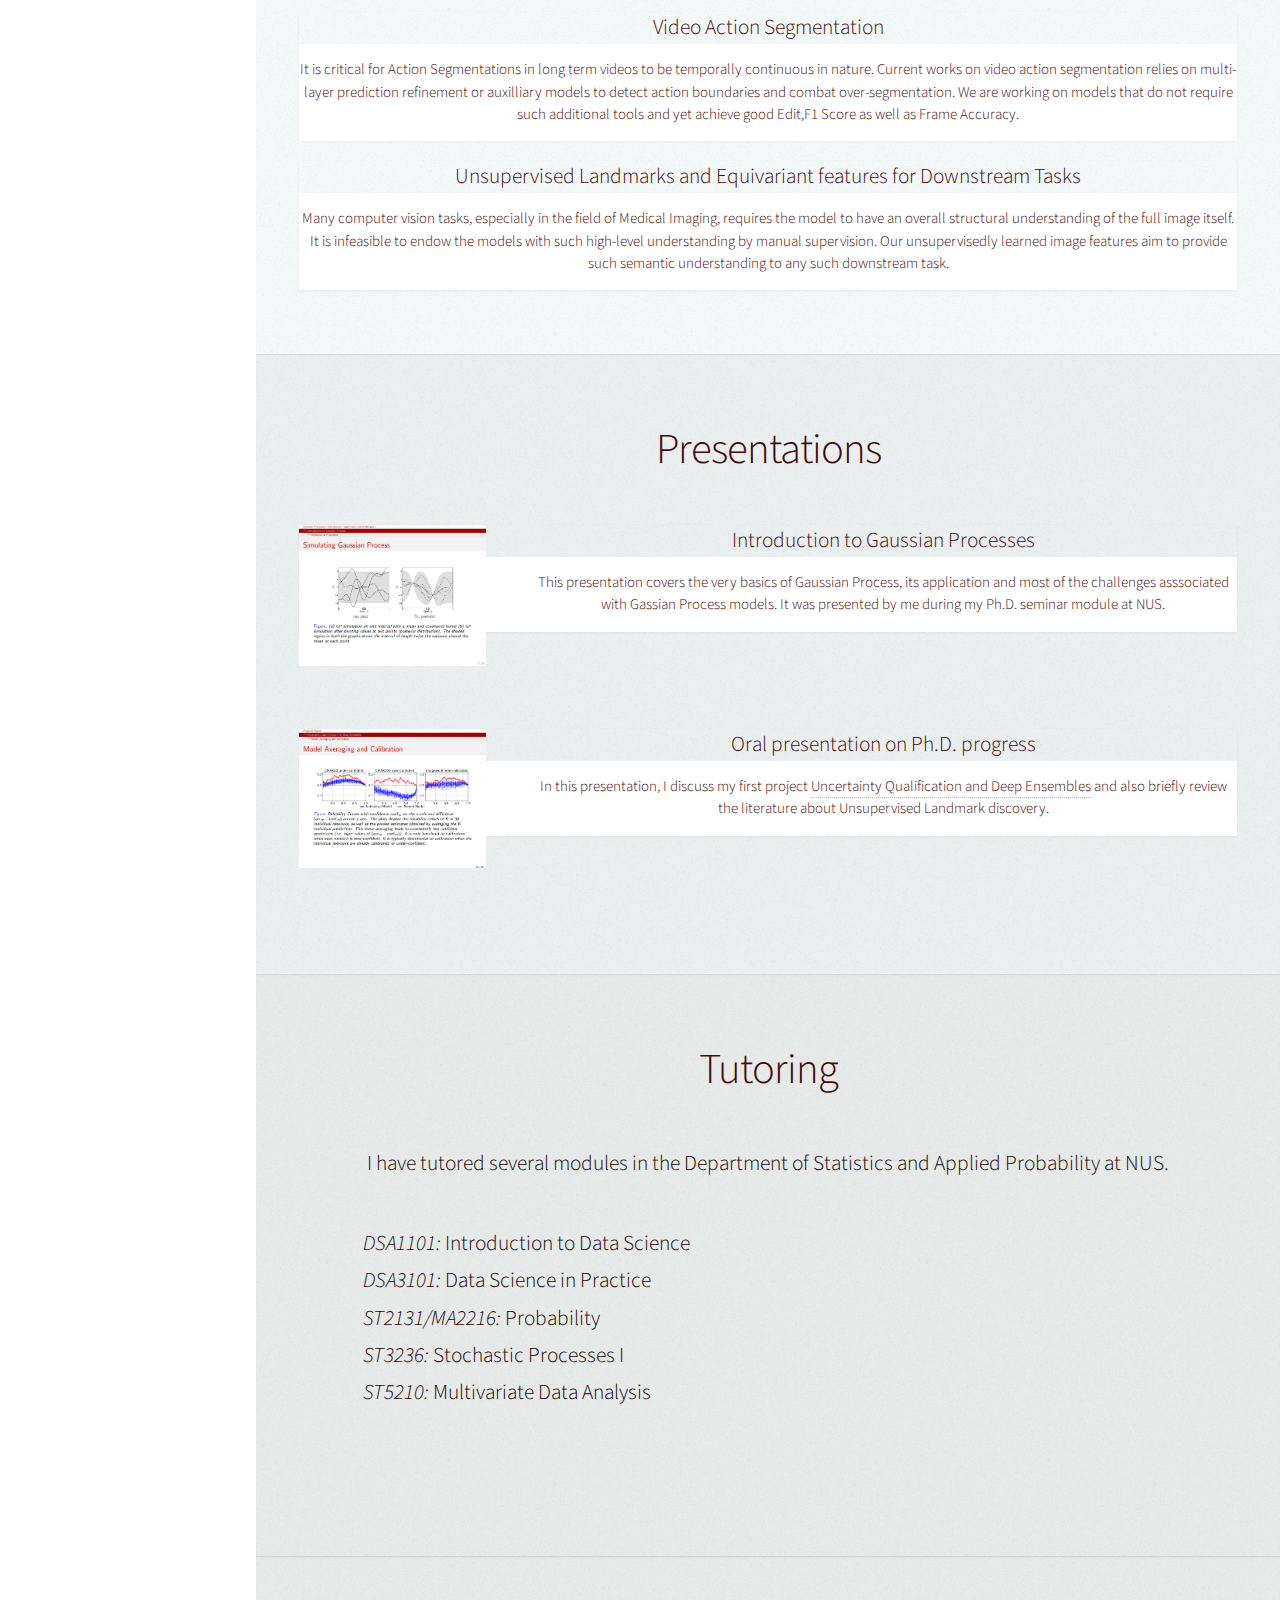
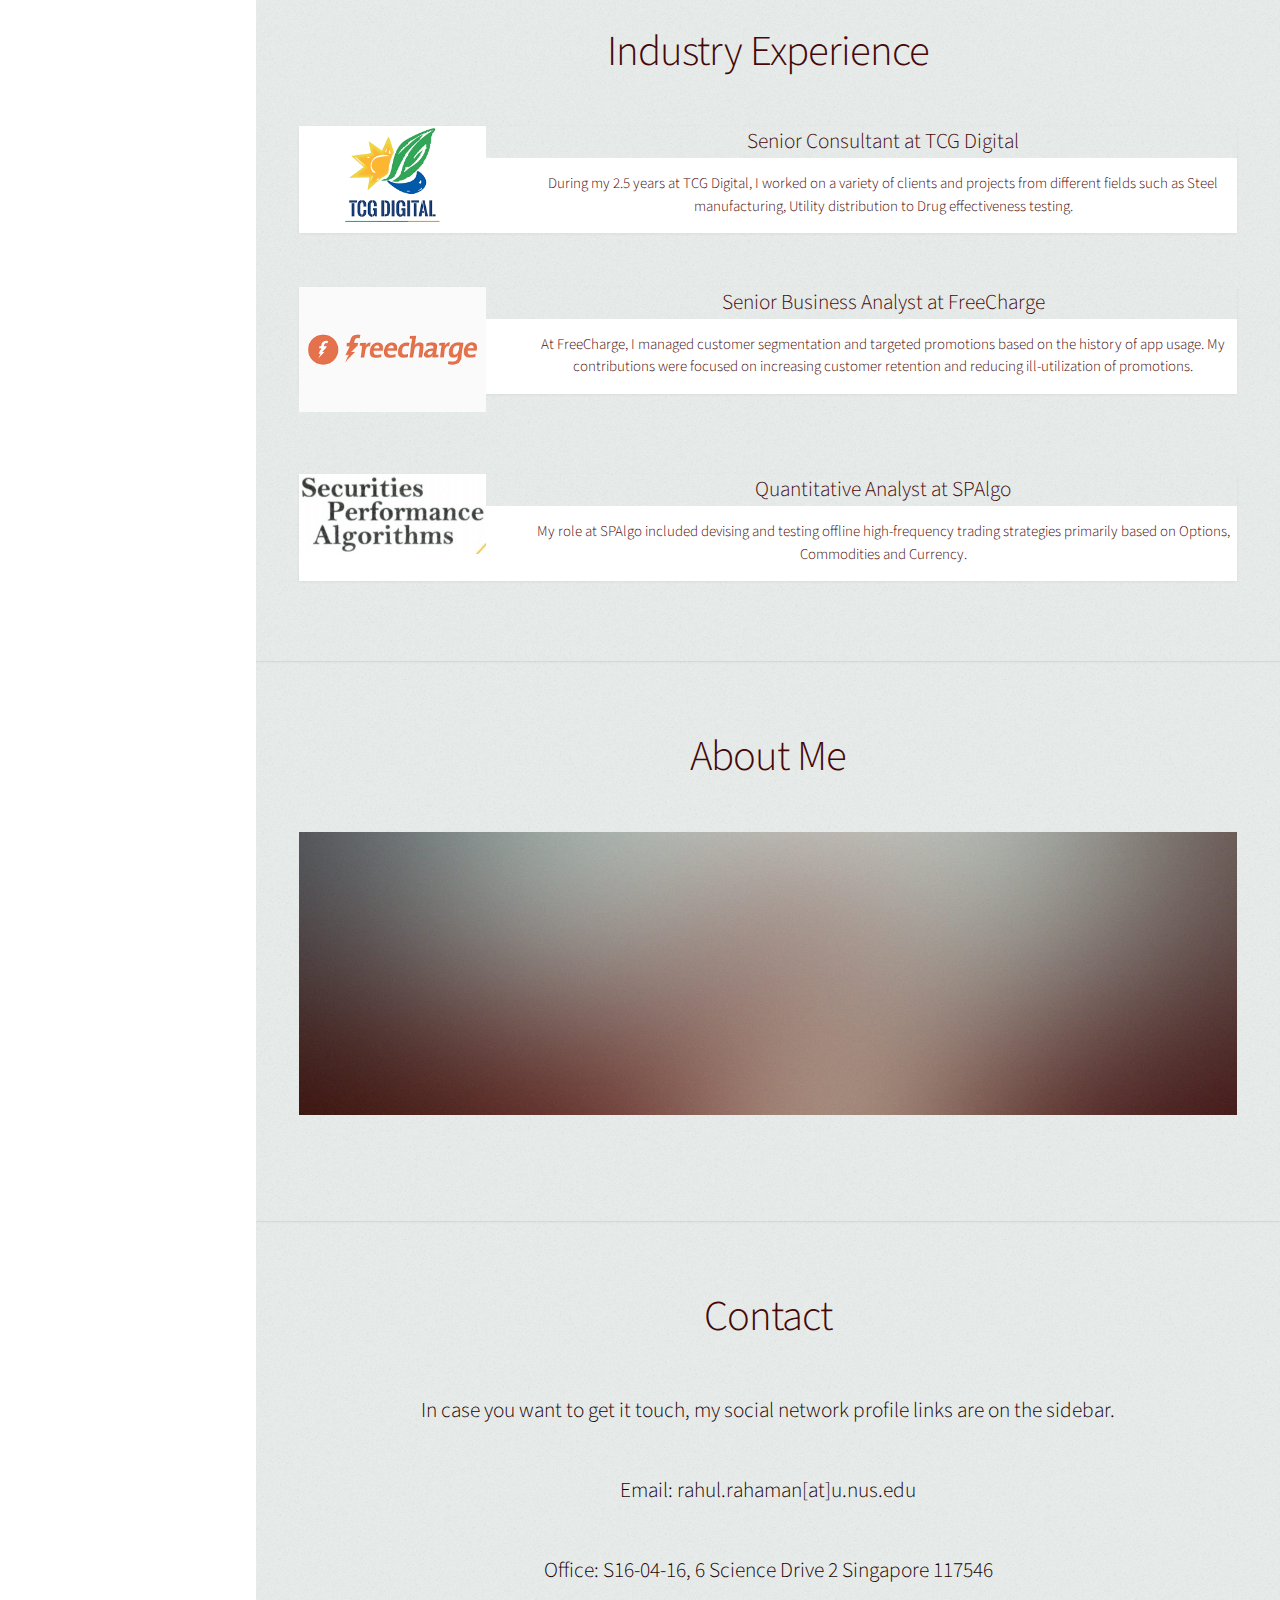
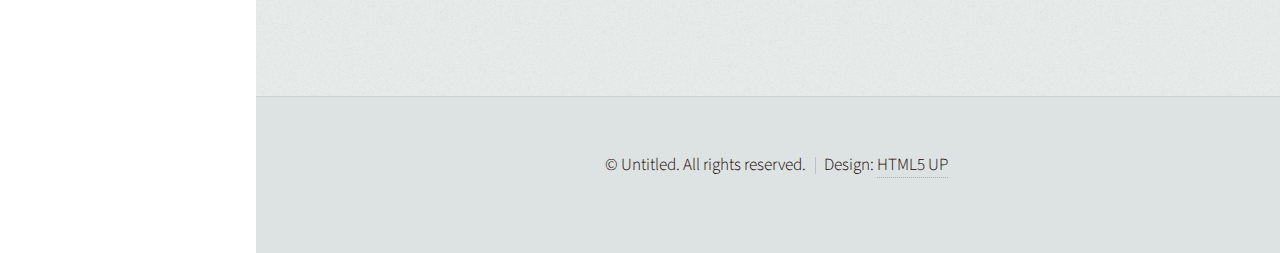
==== commit d9c9ceab: "minor spelling" ====
--- a/index.html
+++ b/index.html
@@ -95,7 +95,7 @@
 										<h4>Uncertainty Quantification and Deep Ensembles <pre>  <a href "https://twitter.com/alek_thiery/status/1285462192305827843" class="icon brands fa-twitter"><span class="label">Twitter</span></a>  <a href="https://arxiv.org/abs/2007.08792" class="fas fa-file-pdf"><span class="label"> </span></a> <a href="https://github.com/rahulrahaman" class="icon brands fa-github"><span class="label">Github</span></a>
 										</pre></h4>
 										<header>
-											<h3>Deep Learning methods are known to produce over-confident estimates, especially in the low data regime. In the absence of sufficient training data, the two most commonly employed techniques are <i>Model Averaging</i> and <i>Data Augmentation</i>. In our work we show that despite common belief, model averaging harms uncertainty quantification in near-calibrated/under-confident models, usually arising from data augmentation. In addition, we propose an extremely simple technique to eliviate this problem by post-processing calibration technique.</h3>
+											<h3>Deep Learning methods are known to produce over-confident estimates, especially in the low data regime. In the absence of sufficient training data, the two most commonly employed techniques are <i>Model Averaging</i> and <i>Data Augmentation</i>. In our work we show that despite common belief, model averaging harms uncertainty quantification in near-calibrated/under-confident models, usually arising from data augmentation. In addition, we propose an extremely simple technique to alleviate this problem by post-processing calibration technique.</h3>
 										</header>
 									</article>
 								</div>
@@ -125,7 +125,7 @@
 										<!--<a href="#" class="image left"><img src="images/pic02.jpg" alt="" /></a>-->
 										<h4>Video Action Segmentation</h4>
 										<header>
-											<h3>It is critical for Action Segmentations in long term videos to be temporally continuous in nature. Current works on video action segmentation relies on multi-layer prediction refinement or auxilliary models to detect action boundaries and combat over-segmentation. We are working on models that do not require such additional models and achieve good Edit,F1 Score as well as Frame Accuracy.</h3>
+											<h3>It is critical for Action Segmentations in long term videos to be temporally continuous in nature. Current works on video action segmentation relies on multi-layer prediction refinement or auxilliary models to detect action boundaries and combat over-segmentation. We are working on models that do not require such additional tools and yet achieve good Edit,F1 Score as well as Frame Accuracy.</h3>
 										</header>
 									</article>
 								</div>
@@ -160,7 +160,7 @@
 										<a href="shared/Gaussian process.pdf" class="image leftsmall"><img src="images/GP_presentation_thumbnail.PNG" alt="" /></a>
 										<h4>Introduction to Gaussian Processes</h4>
 										<header>
-											<h3>This presentation covers the very basics of Gaussian Process; its application and most of the challenges asssociated with Gassian Process models. It was presented by me during my Ph.D. seminar module at NUS.</h3>
+											<h3>This presentation covers the very basics of Gaussian Process, its application and most of the challenges asssociated with Gassian Process models. It was presented by me during my Ph.D. seminar module at NUS.</h3>
 										</header>
 									</article>
 								</div>
@@ -266,7 +266,7 @@
 							</header>
 
 							<p>In case you want to get it touch, my social network profile links are on the sidebar.</p>
-							<p>Email: rahul.rahaman[at]nus.edu.sg</p>
+							<p>Email: rahul.rahaman[at]u.nus.edu</p>
 							<p>Office: S16-04-16, 6 Science Drive 2 Singapore 117546<p>
 
 							<!--
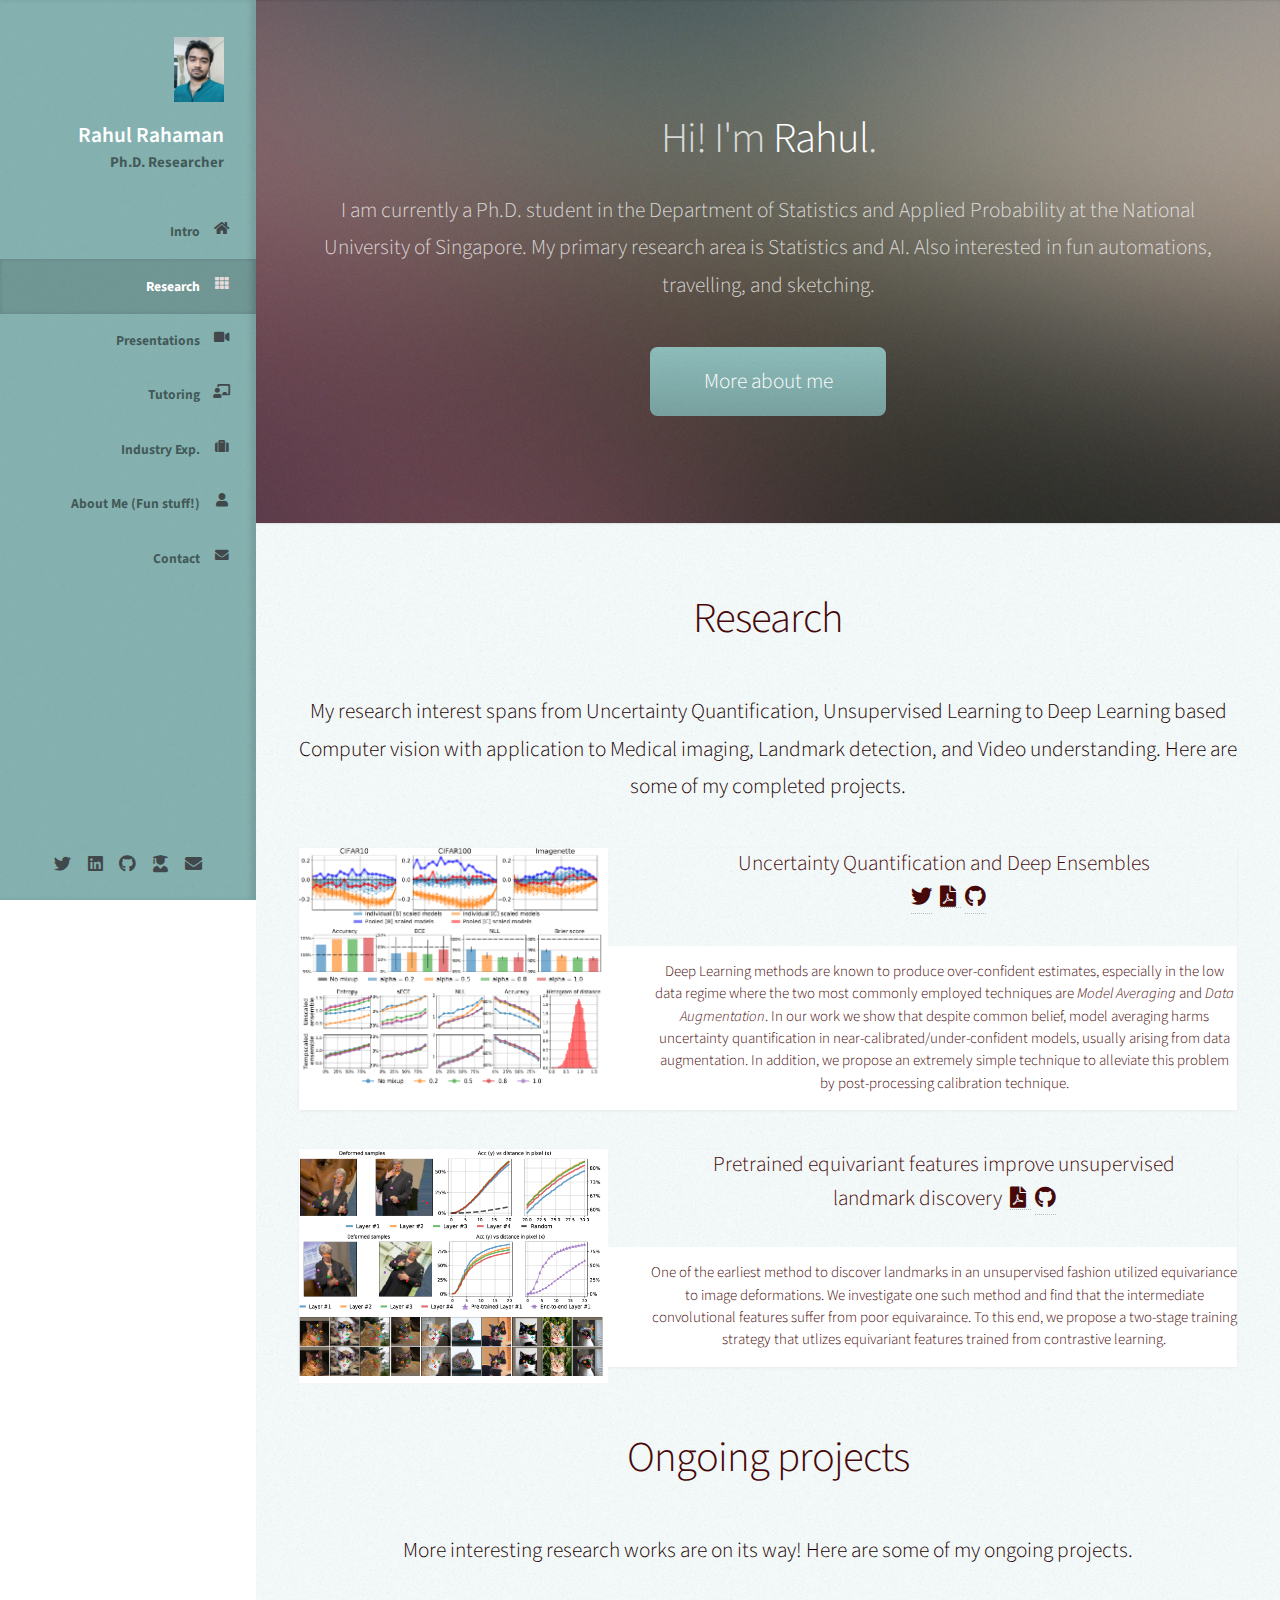
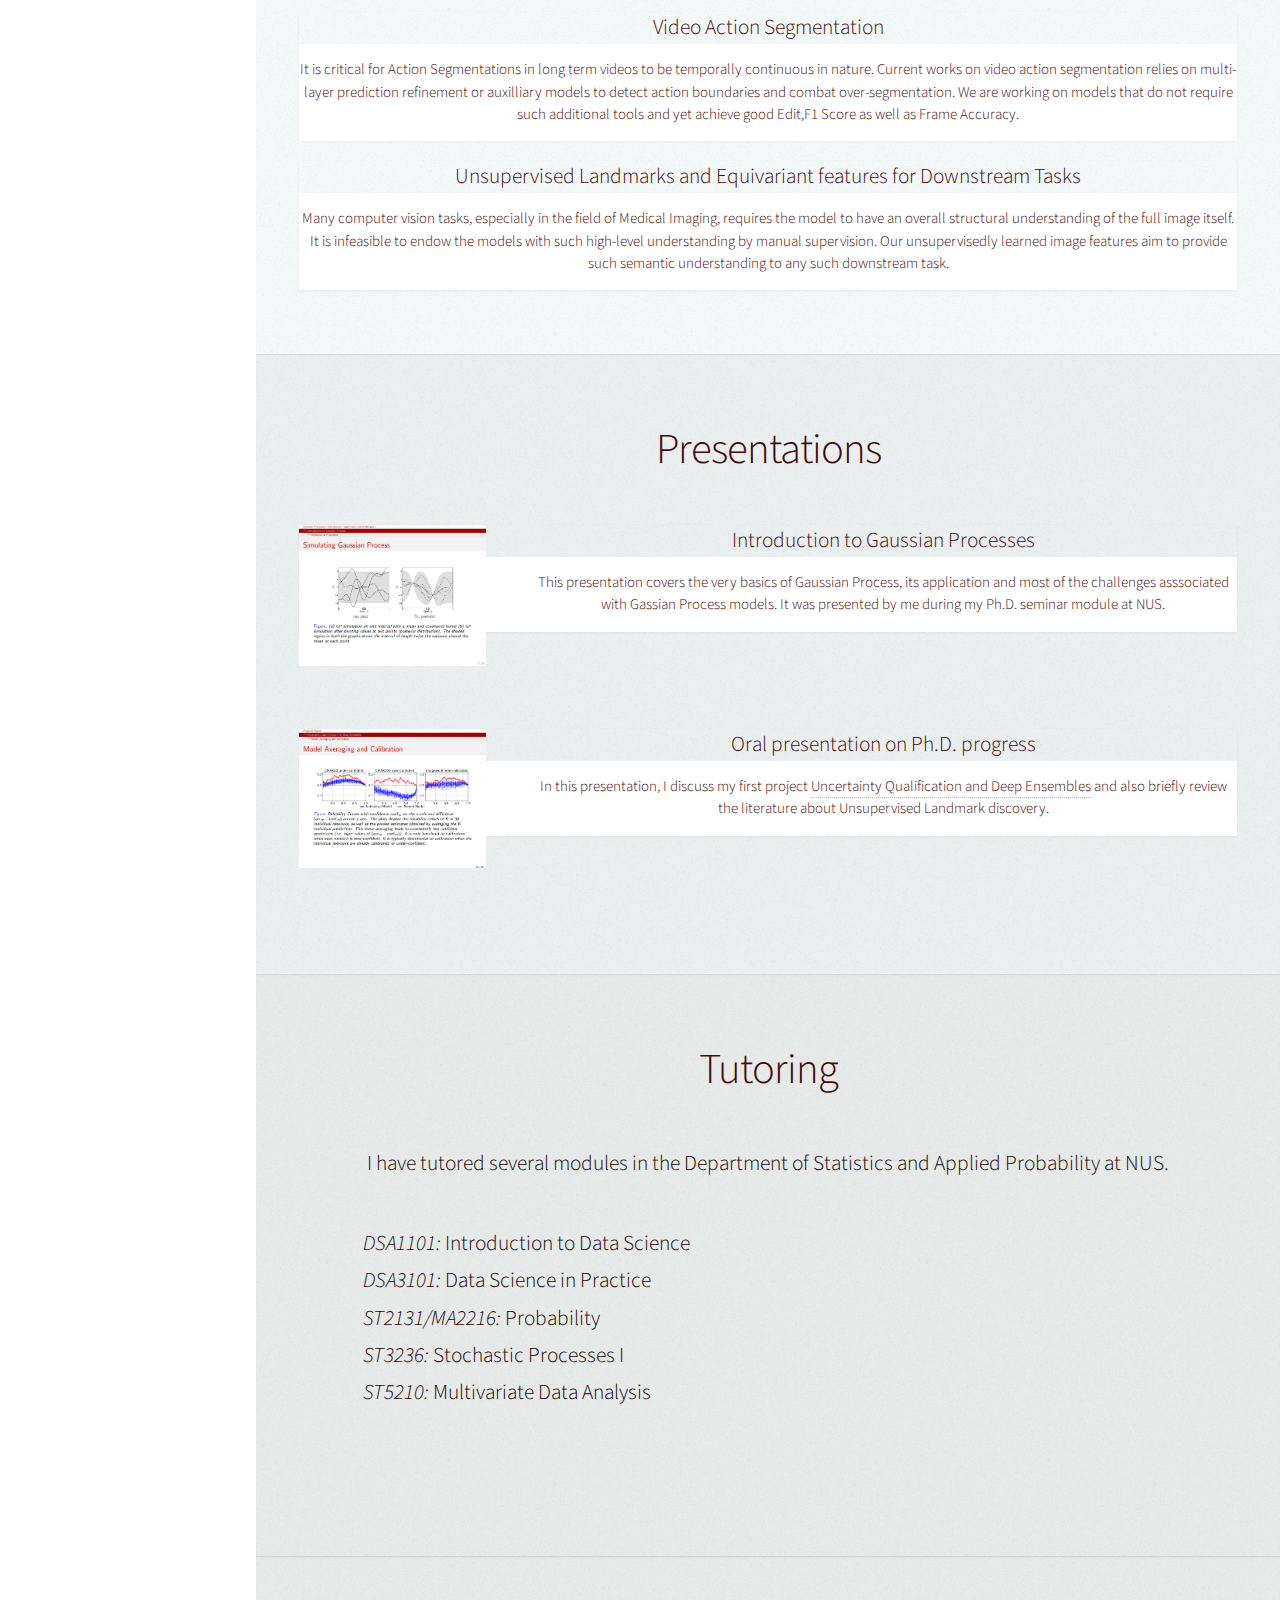
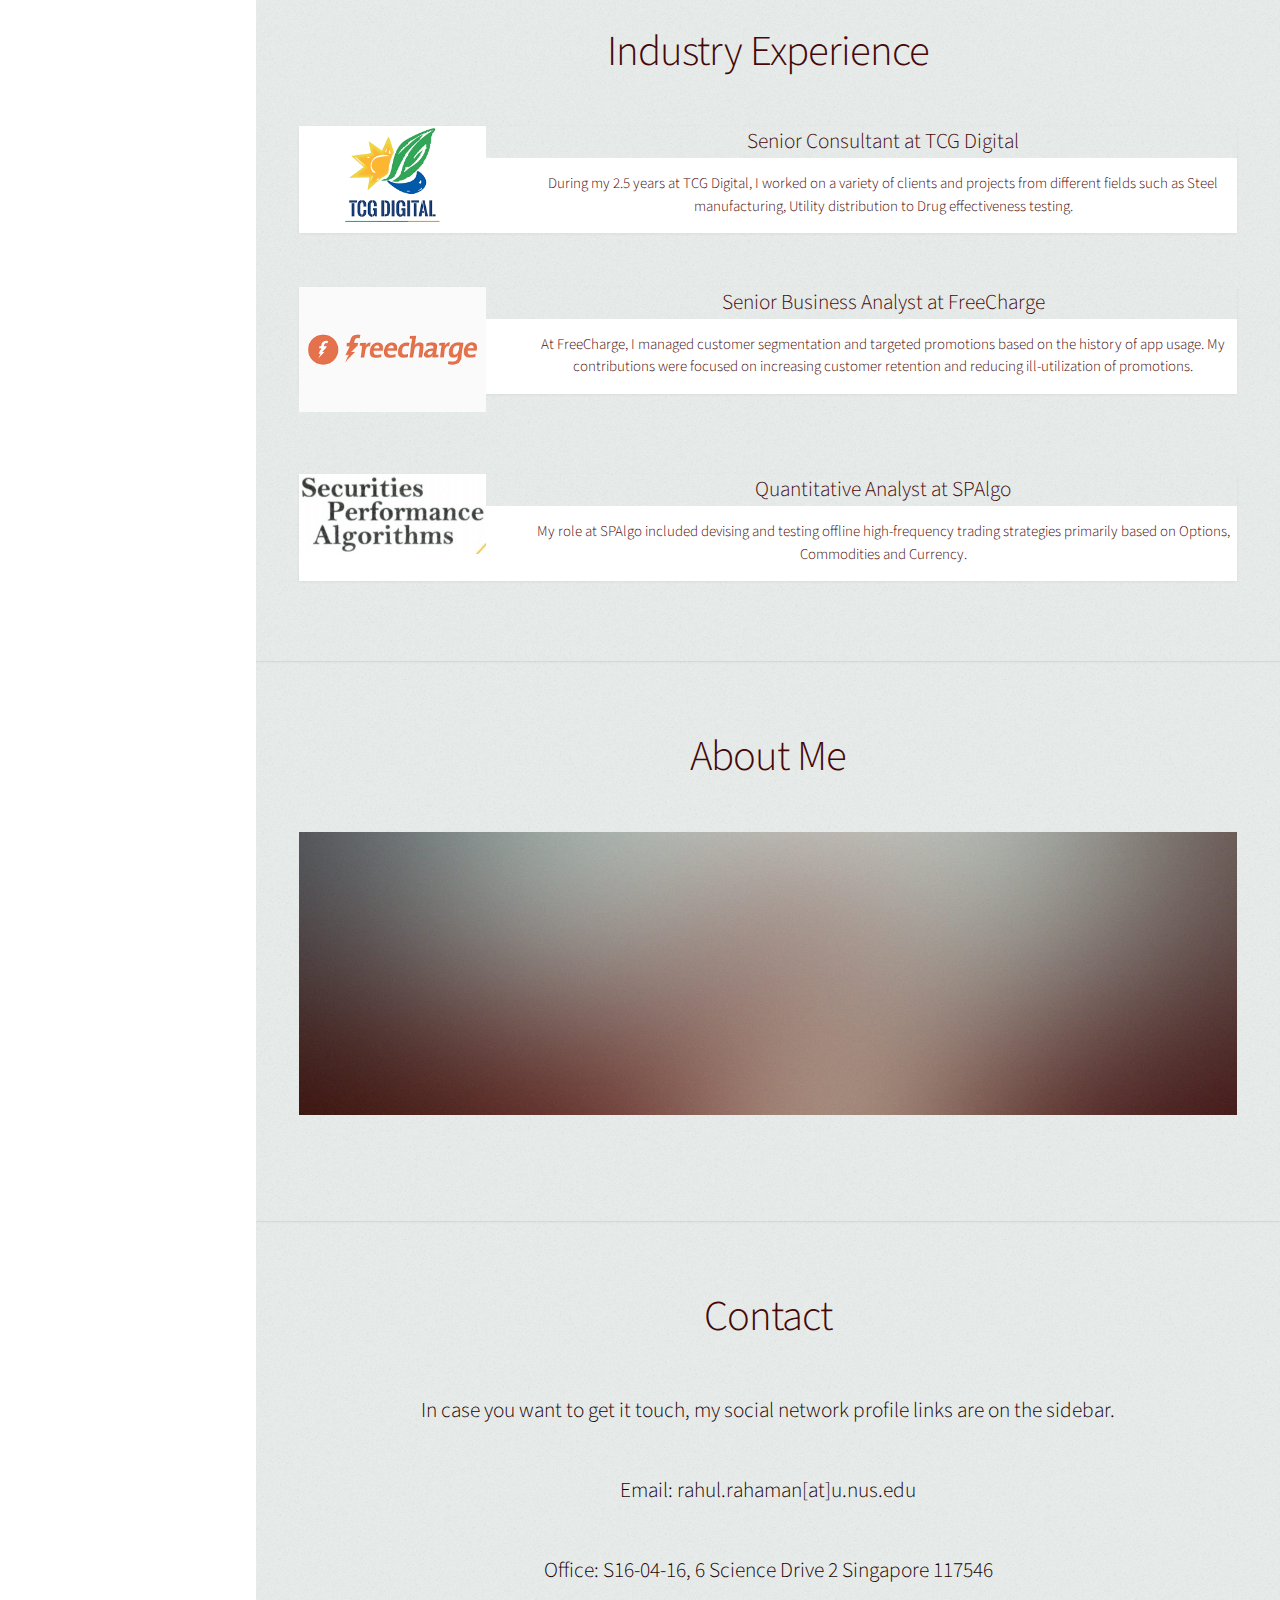
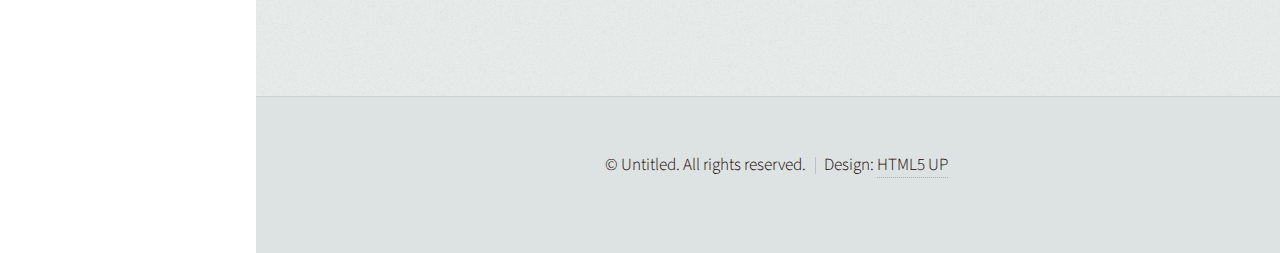
==== commit a510b185: "shortened UQ-DE abstract" ====
--- a/index.html
+++ b/index.html
@@ -95,7 +95,7 @@
 										<h4>Uncertainty Quantification and Deep Ensembles <pre>  <a href "https://twitter.com/alek_thiery/status/1285462192305827843" class="icon brands fa-twitter"><span class="label">Twitter</span></a>  <a href="https://arxiv.org/abs/2007.08792" class="fas fa-file-pdf"><span class="label"> </span></a> <a href="https://github.com/rahulrahaman" class="icon brands fa-github"><span class="label">Github</span></a>
 										</pre></h4>
 										<header>
-											<h3>Deep Learning methods are known to produce over-confident estimates, especially in the low data regime. In the absence of sufficient training data, the two most commonly employed techniques are <i>Model Averaging</i> and <i>Data Augmentation</i>. In our work we show that despite common belief, model averaging harms uncertainty quantification in near-calibrated/under-confident models, usually arising from data augmentation. In addition, we propose an extremely simple technique to alleviate this problem by post-processing calibration technique.</h3>
+											<h3>Deep Learning methods are known to produce over-confident estimates, especially in the low data regime where the two most commonly employed techniques are <i>Model Averaging</i> and <i>Data Augmentation</i>. In our work we show that despite common belief, model averaging harms uncertainty quantification in near-calibrated/under-confident models, usually arising from data augmentation. In addition, we propose an extremely simple technique to alleviate this problem by post-processing calibration technique.</h3>
 										</header>
 									</article>
 								</div>
